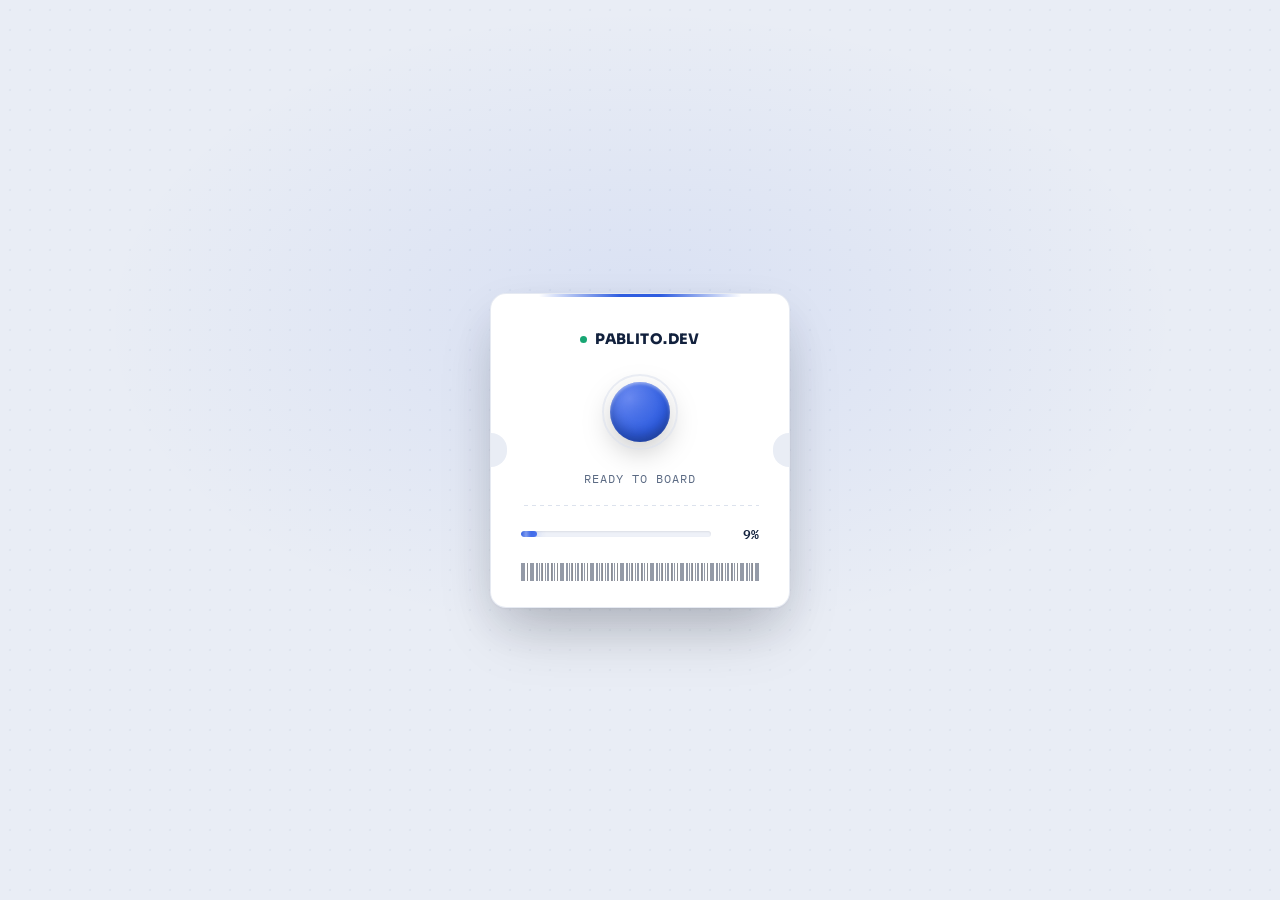
==== index.html @ db739a08 "Upload latest portfolio files" ====
<!DOCTYPE html>
<html lang="en">
<head>
<meta charset="UTF-8">
<meta name="viewport" content="width=device-width, initial-scale=1.0">
<title>Pablito D. Cañonero Jr. Portfolio</title>
<meta name="description" content="Pablito D. Cañonero Jr. — BS Computer Engineering graduate (University of Bohol, 2026). Web development, IoT & embedded systems, and technical support.">

<!-- Open Graph (Facebook, Messenger, Discord, LinkedIn, WhatsApp, etc.) -->
<meta property="og:type" content="website">
<meta property="og:site_name" content="Pablito D. Cañonero Jr. — Portfolio">
<meta property="og:title" content="Pablito D. Cañonero Jr. | Computer Engineer — Web Dev, IoT & Technical Support">
<meta property="og:description" content="BS Computer Engineering graduate (University of Bohol, 2026). Building web apps and IoT-driven systems, and just as comfortable on technical support. Open to work.">
<meta property="og:image" content="https://canonero4821-sudo.github.io/Portfolio/Assets/Image/IMG_7022.JPG">
<meta property="og:image:width" content="1200">
<meta property="og:image:height" content="1200">
<meta property="og:url" content="https://canonero4821-sudo.github.io/Portfolio/">

<!-- Twitter / X Card -->
<meta name="twitter:card" content="summary_large_image">
<meta name="twitter:title" content="Pablito D. Cañonero Jr. | Computer Engineer">
<meta name="twitter:description" content="BS Computer Engineering graduate (University of Bohol, 2026). Web dev, IoT & embedded systems, technical support. Open to work.">
<meta name="twitter:image" content="https://canonero4821-sudo.github.io/Portfolio/Assets/Image/IMG_7022.JPG">
<link rel="icon" type="image/png" href="Assets/Image/CAÑONERO PABLITO JR BSCOMPE2.png" />
<link rel="preconnect" href="https://fonts.googleapis.com">
<link rel="stylesheet" href="https://cdn.jsdelivr.net/gh/devicons/devicon@latest/devicon.min.css">
<link rel="stylesheet" href="https://cdnjs.cloudflare.com/ajax/libs/font-awesome/6.5.2/css/all.min.css">
<link rel="stylesheet" href="https://cdn.jsdelivr.net/npm/simple-icons-font@v16/font/simple-icons.min.css">
<link rel="stylesheet" href="https://cdnjs.cloudflare.com/ajax/libs/font-awesome/6.0.0/css/all.min.css">
<link href="https://fonts.googleapis.com/css2?family=Sora:wght@600;700;800&family=Inter:wght@400;500;600&family=IBM+Plex+Mono:wght@400;500;600&display=swap" rel="stylesheet">

<link rel="stylesheet" href="Assets/css/style.css">
<link rel="stylesheet" href="Assets/css/nav.css">
<link rel="stylesheet" href="Assets/css/loading.css">
<link rel="stylesheet" href="Assets/css/about.css">
<link rel="stylesheet" href="Assets/css/education.css">
<link rel="stylesheet" href="Assets/css/skills.css">
<link rel="stylesheet" href="Assets/css/experiences.css">
<link rel="stylesheet" href="Assets/css/cert-styles.css">
<link rel="stylesheet" href="Assets/css/contact.css">
</head>
<body>

<div class="app">
  <nav class="nav">
    <!-- Drives the mobile/tablet dropdown. Must stay the FIRST child of .nav. -->
    <input type="checkbox" class="nav-toggle-checkbox" id="nav-toggle-checkbox">

    <div class="nav-top">
      <div class="brand">
        <div class="brand-mark">PJ<span class="dot"></span></div>
        <div class="brand-text">
          <strong>Pablito Jr.</strong>
          <span>PABLITO.DEV</span>
        </div>
      </div>
      <div class="nav-top-actions">
        <button class="theme-toggle" id="theme-toggle" aria-label="Toggle dark mode">
          <svg class="moon" viewBox="0 0 24 24" fill="none" stroke="currentColor" stroke-width="2"><path d="M21 12.79A9 9 0 1 1 11.21 3 7 7 0 0 0 21 12.79Z"/></svg>
          <svg class="sun" viewBox="0 0 24 24" fill="none" stroke="currentColor" stroke-width="2"><circle cx="12" cy="12" r="4"/><path d="M12 2v2M12 20v2M4.9 4.9l1.4 1.4M17.7 17.7l1.4 1.4M2 12h2M20 12h2M4.9 19.1l1.4-1.4M17.7 6.3l1.4-1.4"/></svg>
        </button>
        <label class="nav-toggle" for="nav-toggle-checkbox" aria-label="Toggle navigation menu">
          <span class="bar"></span><span class="bar"></span><span class="bar"></span>
        </label>
      </div>
    </div>
    <div class="nav-top-divider"></div>

    <div class="nav-panel">
      <div class="tabs" id="tabs">
        <div class="tab-group">
          <span class="tab-group-label">Overview</span>
          <button class="tab-btn active" data-target="top">
            <span class="icon-chip"><svg viewBox="0 0 24 24" fill="none" stroke="currentColor" stroke-width="2"><path d="M3 9.5 12 3l9 6.5V21a1 1 0 0 1-1 1h-5v-6H9v6H4a1 1 0 0 1-1-1Z"/></svg></span>
            <span class="label">Top</span><span class="id">01</span>
          </button>
          <button class="tab-btn" data-target="about">
            <span class="icon-chip"><svg viewBox="0 0 24 24" fill="none" stroke="currentColor" stroke-width="2"><circle cx="12" cy="8" r="4"/><path d="M4 21c0-4 3.6-7 8-7s8 3 8 7"/></svg></span>
            <span class="label">About Me</span><span class="id">02</span>
          </button>
          <button class="tab-btn" data-target="education">
            <span class="icon-chip"><svg viewBox="0 0 24 24" fill="none" stroke="currentColor" stroke-width="2"><path d="m2 8 10-5 10 5-10 5-10-5Z"/><path d="M6 10.5V16c0 1.5 3 3 6 3s6-1.5 6-3v-5.5"/></svg></span>
            <span class="label">Education</span><span class="id">03</span>
          </button>
        </div>

        <div class="tab-group">
          <span class="tab-group-label">Career</span>
          <button class="tab-btn" data-target="services">
            <span class="icon-chip"><svg viewBox="0 0 24 24" fill="none" stroke="currentColor" stroke-width="2"><rect x="3" y="7" width="18" height="13" rx="2"/><path d="M8 7V5a2 2 0 0 1 2-2h4a2 2 0 0 1 2 2v2"/></svg></span>
            <span class="label">My Services</span><span class="id">04</span>
          </button>
          <button class="tab-btn" data-target="skills">
            <span class="icon-chip"><svg viewBox="0 0 24 24" fill="none" stroke="currentColor" stroke-width="2"><path d="M13 2 4 14h6l-1 8 9-12h-6l1-8Z"/></svg></span>
            <span class="label">Skills</span><span class="id">05</span>
          </button>
          <button class="tab-btn" data-target="experience">
            <span class="icon-chip"><svg viewBox="0 0 24 24" fill="none" stroke="currentColor" stroke-width="2"><path d="m12 2 9 5-9 5-9-5 9-5Z"/><path d="m3 12 9 5 9-5"/><path d="m3 17 9 5 9-5"/></svg></span>
            <span class="label">Experiences</span><span class="id">06</span>
          </button>
          <button class="tab-btn" data-target="certifications">
            <span class="icon-chip"><svg viewBox="0 0 24 24" fill="none" stroke="currentColor" stroke-width="2"><circle cx="12" cy="8" r="6"/><path d="m9 13.5-2 7.5 5-3 5 3-2-7.5"/></svg></span>
            <span class="label">Certifications</span><span class="id">07</span>
          </button>
          <button class="tab-btn" data-target="projects">
            <span class="icon-chip"><svg viewBox="0 0 24 24" fill="none" stroke="currentColor" stroke-width="2"><path d="M3 7a2 2 0 0 1 2-2h4l2 2h8a2 2 0 0 1 2 2v8a2 2 0 0 1-2 2H5a2 2 0 0 1-2-2Z"/></svg></span>
            <span class="label">Projects</span><span class="id">08</span>
          </button>
        </div>

        <div class="tab-group">
          <span class="tab-group-label">Connect</span>
          <button class="tab-btn" data-target="resume">
            <span class="icon-chip"><svg viewBox="0 0 24 24" fill="none" stroke="currentColor" stroke-width="2"><path d="M14 2H6a2 2 0 0 0-2 2v16a2 2 0 0 0 2 2h12a2 2 0 0 0 2-2V8Z"/><path d="M14 2v6h6"/><path d="M9 13h6M9 17h6"/></svg></span>
            <span class="label">Resume</span><span class="id">09</span>
          </button>
          <button class="tab-btn" data-target="contact">
            <span class="icon-chip"><svg viewBox="0 0 24 24" fill="none" stroke="currentColor" stroke-width="2"><path d="M4 4h16v16H4z"/><path d="m4 6 8 7 8-7"/></svg></span>
            <span class="label">Contact</span><span class="id">10</span>
          </button>
        </div>
      </div>

      <div class="nav-foot">
        <div class="nav-foot-divider"></div>
        <div class="nav-foot-status">
          <span class="stamp"><span class="dot"></span></span>
          <div class="nav-foot-status-text">
            <strong>Open to work</strong>
            <span>Available for new roles</span>
          </div>
        </div>
        <div class="nav-foot-card">
          <a class="nav-foot-link" href="https://mail.google.com/mail/?view=cm&fs=1&to=canonero4821@gmail.com" target="_blank" rel="noopener">
            <span class="icon-chip"><svg viewBox="0 0 24 24" fill="none" stroke="currentColor" stroke-width="2"><path d="M4 4h16v16H4z"/><path d="m4 6 8 7 8-7"/></svg></span>
            <span class="text">canonero4821@gmail.com</span>
          </a>
          <a class="nav-foot-link" href="tel:+639524808855">
            <span class="icon-chip"><svg viewBox="0 0 24 24" fill="none" stroke="currentColor" stroke-width="2"><path d="M22 16.92v3a2 2 0 0 1-2.18 2 19.79 19.79 0 0 1-8.63-3.07 19.5 19.5 0 0 1-6-6 19.79 19.79 0 0 1-3.07-8.67A2 2 0 0 1 4.11 2h3a2 2 0 0 1 2 1.72c.127.96.362 1.903.7 2.81a2 2 0 0 1-.45 2.11L8.09 9.91a16 16 0 0 0 6 6l1.27-1.27a2 2 0 0 1 2.11-.45c.907.338 1.85.573 2.81.7A2 2 0 0 1 22 16.92Z"/></svg></span>
            <span class="text">+63 952 480 8855</span>
          </a>
          <a href="#" class="nav-foot-loc" onclick="openInMaps(event)">
            <span class="icon-chip"><svg viewBox="0 0 24 24" fill="none" stroke="currentColor" stroke-width="2"><path d="M20 10c0 6-8 12-8 12s-8-6-8-12a8 8 0 0 1 16 0Z"/><circle cx="12" cy="10" r="3"/></svg></span>
            <span class="text">Sagbayan, Bohol, PH</span>
          </a>
        </div>
      </div>
    </div>
  </nav>

  <div class="stage">

    <section class="ticket active" id="top">
      <div class="stub-head">
        <div>
          <div class="num">TICKET #0001</div>
          <h2>Top</h2>
        </div>
        <div style="display:flex; gap:10px; align-items:center;">
          <span class="stamp open" id="view-counter">
            <span class="dot"></span>Loading views…
          </span>
          <span class="stamp open"><span class="dot"></span>OPEN TO WORK</span>
        </div>
      </div>
      <div class="stub-body">
        <div class="hero-flex">
          <div class="hero-text">
            <div class="hero-role">COMPUTER ENGINEER WEB DEVELOPMENT &amp; TECHNICAL SUPPORT</div>
            <h1 class="hero-name">Pablito D. Cañonero Jr.</h1>
            <p class="lede">BS Computer Engineering graduate from the University of Bohol, building
            web applications and IoT-driven systems and just as comfortable on the
            support side, helping people actually use the tech that gets built.</p>
            <div class="cta-row">
              <button class="btn primary" onclick="showTab('contact')">Get in touch</button>
              <button class="btn ghost" onclick="showTab('projects')">View projects</button>
            </div>
          </div>
          <div class="hero-photo-wrap" id="hero-photo-trigger" role="button" tabindex="0" aria-label="View larger photo">
            <div class="hero-photo-frame" id="hero-photo-frame">
              <img class="hero-photo" src="Assets/Image/IMG_7022.JPG" alt="Pablito D. Cañonero Jr." onerror="this.onerror=null;this.replaceWith(Object.assign(document.createElement('div'),{className:'hero-photo hero-photo-fallback',textContent:'PC'}));">
              <div class="hero-photo-zoom">
                <svg viewBox="0 0 24 24" fill="none" stroke="currentColor" stroke-width="2"><circle cx="11" cy="11" r="7"/><path d="m21 21-4.3-4.3M11 8v6M8 11h6"/></svg>
              </div>
            </div>
            <span class="hero-photo-badge"><span class="dot"></span>OPEN TO WORK</span>
          </div>
        </div>
      </div>
    </section>

    <section class="ticket" id="about">
      <div class="stub-head">
        <div><div class="num">TICKET #0002</div><h2>About Me</h2></div>
        <span class="stamp open"><span class="dot"></span>OPEN</span>
      </div>
      <div class="stub-body">
        <div class="about-grid">
          <div class="about-main">
            <p class="lede">I'm a Computer Engineering graduate from the University of Bohol (2026),
            with hands-on experience spanning IoT-based systems, web applications, and classroom
            automation. My thesis, <strong>KlasEco</strong>, paired custom software with
            microcontrollers to automate real classroom equipment it placed
            <span class="highlight">2nd at Create@UB 2026</span>, which was the first real test of
            whether an idea on paper still held up once it had to run in front of judges.</p>

            <p class="lede">Before that, I did my OJT at <strong>BukoLabs.io</strong>, working on a
            project called <strong>HapsayHub</strong>. That's where most of my web development habits
            actually came from less classroom theory, more building something a team could use day
            to day. Between the thesis and the OJT, I ended up with a fairly even mix of hardware and
            software experience, backed by a handful of certifications along the way.</p>

            <p class="lede">On top of that, I've spent real time in customer-facing and administrative
            work clear communication, accurate data entry, and the patience to work through a
            problem methodically instead of guessing. That combination is what I'm looking to put to
            use next: development, IT support, systems or QA work, or anything computer-related where
            being able to both build the thing and explain it to someone else actually matters. Outside
            of work, I spend a fair amount of time on photography and design, which is probably obvious
            from how much attention this page gets.</p>

            <div class="about-tags">
              <span class="about-tag" style="--tag-color:#6366F1">
                <svg viewBox="0 0 24 24" fill="none" stroke="currentColor" stroke-width="2" stroke-linecap="round" stroke-linejoin="round">
                  <path d="m18 16 4-4-4-4"/><path d="m6 8-4 4 4 4"/><path d="m14.5 4-5 16"/>
                </svg>
                Software Development
              </span>

              <span class="about-tag" style="--tag-color:#F97316">
                <svg viewBox="0 0 24 24" fill="none" stroke="currentColor" stroke-width="2" stroke-linecap="round" stroke-linejoin="round">
                  <rect x="4" y="4" width="16" height="16" rx="2"/><rect x="9" y="9" width="6" height="6"/>
                  <path d="M9 2v2M15 2v2M9 20v2M15 20v2M2 9h2M2 15h2M20 9h2M20 15h2"/>
                </svg>
                Hardware Development
              </span>

              <span class="about-tag" style="--tag-color:#10B981">
                <svg viewBox="0 0 24 24" fill="none" stroke="currentColor" stroke-width="2" stroke-linecap="round" stroke-linejoin="round">
                  <circle cx="12" cy="12" r="2"/>
                  <path d="M12 2v4M12 18v4M4.93 4.93l2.83 2.83M16.24 16.24l2.83 2.83M2 12h4M18 12h4M4.93 19.07l2.83-2.83M16.24 7.76l2.83-2.83"/>
                </svg>
                IoT
              </span>

              <span class="about-tag" style="--tag-color:#3B82F6">
                <svg viewBox="0 0 24 24" fill="none" stroke="currentColor" stroke-width="2" stroke-linecap="round" stroke-linejoin="round">
                  <rect x="6" y="6" width="12" height="12" rx="1"/>
                  <path d="M9 2v2M15 2v2M9 20v2M15 20v2M2 9h2M2 15h2M20 9h2M20 15h2"/>
                  <path d="M9 12h6"/>
                </svg>
                Microcontrollers
              </span>

              <span class="about-tag" style="--tag-color:#06B6D4">
                <svg viewBox="0 0 24 24" fill="none" stroke="currentColor" stroke-width="2" stroke-linecap="round" stroke-linejoin="round">
                  <circle cx="12" cy="12" r="10"/><path d="M2 12h20"/>
                  <path d="M12 2a15 15 0 0 1 0 20 15 15 0 0 1 0-20Z"/>
                </svg>
                Web Apps
              </span>

              <span class="about-tag" style="--tag-color:#EF4444">
                <svg viewBox="0 0 24 24" fill="none" stroke="currentColor" stroke-width="2" stroke-linecap="round" stroke-linejoin="round">
                  <path d="M12 20a8 8 0 1 0-8-8"/><path d="M12 20v2M12 8v4l3 2"/>
                  <path d="M2 12h2"/>
                </svg>
                Technical Support
              </span>

              <span class="about-tag" style="--tag-color:#8B5CF6">
                <svg viewBox="0 0 24 24" fill="none" stroke="currentColor" stroke-width="2" stroke-linecap="round" stroke-linejoin="round">
                  <path d="M9.5 2A2.5 2.5 0 0 1 12 4.5v15a2.5 2.5 0 0 1-4.96.44 2.5 2.5 0 0 1-2.96-3.08A3 3 0 0 1 3 13.16V6.5A2.5 2.5 0 0 1 5.5 4a2.5 2.5 0 0 1 4-2Z"/>
                  <path d="M14.5 2A2.5 2.5 0 0 0 12 4.5v15a2.5 2.5 0 0 0 4.96.44 2.5 2.5 0 0 0 2.96-3.08A3 3 0 0 0 21 13.16V6.5A2.5 2.5 0 0 0 18.5 4a2.5 2.5 0 0 0-4-2Z"/>
                </svg>
                Problem Solving
              </span>
            </div>
          </div>
          <aside class="about-side">
            <figure class="about-photo">
              <div class="about-photo-frame">
                <img src="Assets/Image/graduation.jpg" alt="Pablito D. Cañonero Jr. at his BS Computer Engineering graduation">
                <div class="about-photo-caption">Graduation Day · University of Bohol, 2026</div>
              </div>
            </figure>
            <div class="about-facts">
              <div class="about-fact">
                <span class="about-fact-label">Education</span>
                <div class="about-fact-value">
                  <strong>BS Computer Engineering</strong>
                  <span class="about-fact-sub">University of Bohol · 2026</span>
                </div>
              </div>
              <div class="about-fact">
                <span class="about-fact-label">Focus</span>
                <div class="about-fact-focus">
                  <span>Software Dev</span>
                  <span>Hardware Dev</span>
                  <span>IoT</span>
                  <span>Web Apps</span>
                  <span>IT Support</span>
                </div>
              </div>
              <div class="about-fact">
                <span class="about-fact-label">Highlight</span>
                <div class="about-fact-value">
                  <strong>2nd Place</strong>
                  <span class="about-fact-sub">Create@UB 2026</span>
                </div>
              </div>
              <div class="about-fact is-status">
                <span class="about-fact-label">Status</span>
                <span class="about-fact-value">Open to work</span>
              </div>
            </div>
          </aside>
        </div>

        <div class="about-stats">
          <div class="stat-item">
            <div class="stat-icon">
              <svg viewBox="0 0 24 24" fill="none" stroke="currentColor" stroke-width="2" stroke-linecap="round" stroke-linejoin="round">
                <path d="M12 2 2 7l10 5 10-5-10-5Z"/><path d="m2 17 10 5 10-5"/><path d="m2 12 10 5 10-5"/>
              </svg>
            </div>
            <span class="stat-num">15</span>
            <span class="stat-label">Projects Built</span>
          </div>

          <div class="stat-item">
            <div class="stat-icon">
              <svg viewBox="0 0 24 24" fill="none" stroke="currentColor" stroke-width="2" stroke-linecap="round" stroke-linejoin="round">
                <circle cx="12" cy="8" r="6"/><path d="M15.477 12.89 17 22l-5-3-5 3 1.523-9.11"/>
              </svg>
            </div>
            <span class="stat-num">50</span>
            <span class="stat-label">Achievements &amp; Certs</span>
          </div>

          <div class="stat-item">
            <div class="stat-icon">
              <svg viewBox="0 0 24 24" fill="none" stroke="currentColor" stroke-width="2" stroke-linecap="round" stroke-linejoin="round">
                <circle cx="12" cy="12" r="10"/><path d="M12 6v6l4 2"/>
              </svg>
            </div>
            <span class="stat-num">4</span>
            <span class="stat-label">Years Experience</span>
          </div>

          <div class="stat-item">
            <div class="stat-icon">
              <svg viewBox="0 0 24 24" fill="none" stroke="currentColor" stroke-width="2" stroke-linecap="round" stroke-linejoin="round">
                <path d="M12 2a3 3 0 0 0-3 3v7a3 3 0 0 0 6 0V5a3 3 0 0 0-3-3Z"/>
                <path d="M19 10v2a7 7 0 0 1-14 0v-2"/><path d="M12 19v3"/><path d="M8 22h8"/>
              </svg>
            </div>
            <span class="stat-num">4</span>
            <span class="stat-label">Speaking Engagements</span>
          </div>

          <div class="stat-item">
            <div class="stat-icon">
              <svg viewBox="0 0 24 24" fill="none" stroke="currentColor" stroke-width="2" stroke-linecap="round" stroke-linejoin="round">
                <path d="m18 16 4-4-4-4"/><path d="m6 8-4 4 4 4"/><path d="m14.5 4-5 16"/>
              </svg>
            </div>
            <span class="stat-num">7</span>
            <span class="stat-label">Tech Stacks Mastered</span>
          </div>

          <div class="stat-item">
            <div class="stat-icon">
              <svg viewBox="0 0 24 24" fill="none" stroke="currentColor" stroke-width="2" stroke-linecap="round" stroke-linejoin="round">
                <path d="M8 21h8M12 17v4"/><path d="M7 4h10v5a5 5 0 0 1-10 0V4Z"/>
                <path d="M7 5H4a2 2 0 0 0 2 2h1M17 5h3a2 2 0 0 1-2 2h-1"/>
              </svg>
            </div>
            <span class="stat-num">3</span>
            <span class="stat-label">Competitions Joined</span>
          </div>
        </div>
      </div>
    </section>

    <section class="ticket" id="education">
      <div class="stub-head">
        <div>
          <div class="num">TICKET #0003</div>
          <h2>Background Education</h2>
        </div>
        <span class="stamp completed">
          <span class="dot"></span>COMPLETED
        </span>
      </div>
      <div class="stub-body">
        <div class="timeline">
          
          <!-- College -->
          <div class="t-item">
            <span class="when">2022 – 2026</span>
            <h3>University of Bohol</h3>
            <div class="role">Tertiary · Bachelor of Science in Computer Engineering</div>
            
            <p>
              Dr. Cecilio Putong Street, Cogon, Tagbilaran City, Bohol, 6300 Philippines<br>
              <strong>Tertiary Diploma achieved:</strong> June 2026
            </p>
            
            <div class="social-links-container">
              <a href="https://universityofbohol.edu.ph" target="_blank" rel="noopener noreferrer" class="link-item link-website" title="Website">
                <img src="Assets/Image/Copy%20of%20UB%20Seal%20Official.png" alt="UB Logo" class="custom-logo">
                <span>Website</span>
              </a>
              <a href="https://www.facebook.com/universityofboholofficialfbpage/" target="_blank" rel="noopener noreferrer" class="link-item link-facebook" title="Facebook">
                <i class="fab fa-facebook link-icon"></i>
                <span>Facebook</span>
              </a>
            </div>
          </div>

          <!-- Senior High School -->
          <div class="t-item">
            <span class="when">2020 – 2022</span>
            <h3>JAPeR Memorial High School</h3>
            <div class="role">Senior High School · GAS (General Academic Strand)</div>
            
            <p>
              Sta. Catalina, Sagbayan, Bohol 6331, Philippines<br>
              <strong>High School Diploma achieved:</strong> August 2022
            </p>
            
            <div class="social-links-container">
              <a href="404.html" target="_blank" class="link-item link-website" title="Website">
                <i class="fas fa-globe link-icon"></i>
                <span>Website</span>
              </a>
              <a href="https://www.facebook.com/japermhs" target="_blank" rel="noopener noreferrer" class="link-item link-facebook" title="Facebook">
                <i class="fab fa-facebook link-icon"></i>
                <span>Facebook</span>
              </a>
            </div>
          </div>

          <!-- Junior High School -->
          <div class="t-item">
            <span class="when">2016 – 2020</span>
            <h3>JAPeR Memorial High School</h3>
            <div class="role">Junior High School</div>
            
            <p>
              Sta. Catalina, Sagbayan, Bohol 6331, Philippines
            </p>
            
            <div class="social-links-container">
              <a href="404.html" target="_blank" class="link-item link-website" title="Website">
                <i class="fas fa-globe link-icon"></i>
                <span>Website</span>
              </a>
              <a href="https://www.facebook.com/japermhs" target="_blank" class="link-item link-facebook" title="Facebook">
                <i class="fab fa-facebook link-icon"></i>
                <span>Facebook</span>
              </a>
            </div>
          </div>

          <!-- Elementary -->
          <div class="t-item">
            <span class="when">2010 – 2016</span>
            <h3>Santa Catalina Elementary School</h3>
            <div class="role">Elementary Education</div>
            
            <p>
              Sta. Catalina, Sagbayan, Bohol 6331, Philippines<br>
              <strong>Elementary Diploma achieved:</strong> 2016
            </p>
            
            <div class="social-links-container">
              <a href="404.html" target="_blank" class="link-item link-website" title="Website">
                <i class="fas fa-globe link-icon"></i>
                <span>Website</span>
              </a>
              <a href="404.html" target="_blank" class="link-item link-facebook" title="Facebook">
                <i class="fab fa-facebook link-icon"></i>
                <span>Facebook</span>
              </a>
            </div>
          </div>

        </div>
      </div>
    </section>
    
    <section class="ticket" id="services">
      <div class="stub-head">
        <div><div class="num">TICKET #0004</div><h2>My Services</h2></div>
        <span class="stamp open"><span class="dot"></span>OPEN</span>
      </div>
      <div class="stub-body">
        <div class="grid3">
          <div class="card">
            <span class="num">01</span>
            <h3>Technical &amp; Customer Support</h3>
            <p>Clear, patient troubleshooting and communication handling tickets,
            documentation, and day-to-day tech questions.</p>
          </div>
          <div class="card">
            <span class="num">02</span>
            <h3>Web &amp; Software Development</h3>
            <p>Building web applications end to end from database design to a
            working, user-friendly front end.</p>
          </div>
          <div class="card">
            <span class="num">03</span>
            <h3>IoT &amp; Embedded Prototyping</h3>
            <p>Connecting software to real hardware sensors, microcontrollers,
            and automation, as in the KlasEco system.</p>
          </div>
        </div>
      </div>
    </section>

    <section class="ticket" id="skills">
      <div class="stub-head">
        <div><div class="num">TICKET #0005</div><h2>Skills</h2></div>
        <span class="stamp open"><span class="dot"></span>OPEN</span>
      </div>
      <div class="stub-body">
        <div class="skill-groups">

          <div class="skill-group">
            <h4>Programming</h4>
            <div class="tag-row">
              <span class="tag"><i class="devicon-c-plain colored"></i>C</span>
              <span class="tag"><i class="devicon-cplusplus-plain colored"></i>C++</span>
              <span class="tag"><i class="devicon-java-plain colored"></i>Java</span>
              <span class="tag"><i class="devicon-csharp-plain colored"></i>C#</span>
              <span class="tag"><i class="devicon-python-plain colored"></i>Python</span>
              <span class="tag"><i class="devicon-javascript-plain colored"></i>JavaScript</span>
            </div>
          </div>

          <div class="skill-group">
            <h4>Web &amp; Systems</h4>
            <div class="tag-row">
              <span class="tag"><i class="devicon-html5-plain colored"></i>HTML</span>
              <span class="tag"><i class="devicon-css3-plain colored"></i>CSS</span>
              <span class="tag"><i class="fa-solid fa-microchip icon-iot"></i>IoT &amp; Embedded Systems</span>
              <span class="tag"><i class="fa-solid fa-code icon-software"></i>Software Fundamentals</span>
            </div>
          </div>

          <div class="skill-group">
            <h4>Administrative</h4>
            <div class="tag-row">
              <span class="tag"><i class="fa-solid fa-desktop icon-literacy"></i>Computer &amp; Internet Literacy</span>
              <span class="tag"><i class="fa-solid fa-keyboard icon-data"></i>Accurate Data Entry</span>
              <span class="tag"><i class="fa-solid fa-clock icon-time"></i>Time Management</span>
            </div>
          </div>

          <div class="skill-group">
            <h4>Interpersonal</h4>
            <div class="tag-row">
              <span class="tag"><i class="fa-solid fa-puzzle-piece icon-problem"></i>Problem Solving</span>
              <span class="tag"><i class="fa-solid fa-people-group icon-team"></i>Team Collaboration</span>
              <span class="tag"><i class="fa-solid fa-comments icon-comm"></i>Strong Communication</span>
            </div>
          </div>

          <div class="skill-group">
            <h4>Tools &amp; Technologies</h4>
            <div class="tag-row tag-row--tight">
              <span class="tag"><i class="devicon-laravel-plain colored"></i>Laravel</span>
              <span class="tag"><i class="devicon-php-plain colored"></i>PHP</span>
              <span class="tag"><i class="devicon-figma-plain colored"></i>Figma</span>
              <span class="tag">
                <svg class="tag-icon-svg" xmlns="http://www.w3.org/2000/svg" viewBox="0 0 80 80" id="canva">
                  <g clip-path="url(#clip0_905_1790)">
                    <path fill="#7D2AE7" d="M40 80C62.0914 80 80 62.0914 80 40C80 17.9086 62.0914 0 40 0C17.9086 0 0 17.9086 0 40C0 62.0914 17.9086 80 40 80Z"></path>
                    <path fill="url(#paint0_radial_905_1790)" d="M40 80C62.0914 80 80 62.0914 80 40C80 17.9086 62.0914 0 40 0C17.9086 0 0 17.9086 0 40C0 62.0914 17.9086 80 40 80Z"></path>
                    <path fill="url(#paint1_radial_905_1790)" d="M40 80C62.0914 80 80 62.0914 80 40C80 17.9086 62.0914 0 40 0C17.9086 0 0 17.9086 0 40C0 62.0914 17.9086 80 40 80Z"></path>
                    <path fill="url(#paint2_radial_905_1790)" d="M40 80C62.0914 80 80 62.0914 80 40C80 17.9086 62.0914 0 40 0C17.9086 0 0 17.9086 0 40C0 62.0914 17.9086 80 40 80Z"></path>
                    <path fill="url(#paint3_radial_905_1790)" d="M40 80C62.0914 80 80 62.0914 80 40C80 17.9086 62.0914 0 40 0C17.9086 0 0 17.9086 0 40C0 62.0914 17.9086 80 40 80Z"></path>
                    <path fill="#fff" d="M57.2691 48.2052C56.939 48.2052 56.6485 48.484 56.3462 49.0928C52.9323 56.0153 47.0358 60.9134 40.2125 60.9134C32.3228 60.9134 27.437 53.7913 27.437 43.9522C27.437 27.2855 36.7232 17.6491 44.8796 17.6491C48.691 17.6491 51.0186 20.0443 51.0186 23.8559C51.0186 28.3796 48.4485 30.7748 48.4485 32.3702C48.4485 33.0864 48.8939 33.5201 49.7773 33.5201C53.3264 33.5201 57.4918 29.4419 57.4918 23.6808C57.4918 18.0947 52.63 13.9888 44.4737 13.9888C30.994 13.9888 19.0142 26.4858 19.0142 43.777C19.0142 57.1614 26.6572 66.0061 38.45 66.0061C50.9668 66.0061 58.2043 53.5526 58.2043 49.5105C58.2043 48.6153 57.7466 48.2052 57.2691 48.2052Z"></path>
                  </g>
                  <defs>
                    <radialGradient id="paint0_radial_905_1790" cx="0" cy="0" r="1" gradientTransform="rotate(-49.416 84.778 18.66)scale(61.8733)" gradientUnits="userSpaceOnUse">
                      <stop stop-color="#6420FF"></stop>
                      <stop offset="1" stop-color="#6420FF" stop-opacity="0"></stop>
                    </radialGradient>
                    <radialGradient id="paint1_radial_905_1790" cx="0" cy="0" r="1" gradientTransform="rotate(54.703 1.799 25.019)scale(69.7735)" gradientUnits="userSpaceOnUse">
                      <stop stop-color="#00C4CC"></stop>
                      <stop offset="1" stop-color="#00C4CC" stop-opacity="0"></stop>
                    </radialGradient>
                    <radialGradient id="paint2_radial_905_1790" cx="0" cy="0" r="1" gradientTransform="matrix(43.07399 -43.36818 19.94558 19.81028 15.452 70.905)" gradientUnits="userSpaceOnUse">
                      <stop stop-color="#6420FF"></stop>
                      <stop offset="1" stop-color="#6420FF" stop-opacity="0"></stop>
                    </radialGradient>
                    <radialGradient id="paint3_radial_905_1790" cx="0" cy="0" r="1" gradientTransform="rotate(66.52 8.14 30.33)scale(62.9836 105.512)" gradientUnits="userSpaceOnUse">
                      <stop stop-color="#00C4CC" stop-opacity=".726"></stop>
                      <stop offset="0" stop-color="#00C4CC"></stop>
                      <stop offset="1" stop-color="#00C4CC" stop-opacity="0"></stop>
                    </radialGradient>
                    <clipPath id="clip0_905_1790">
                      <rect width="80" height="80" fill="#fff"></rect>
                    </clipPath>
                  </defs>
                </svg>
                Canva
              </span>
              <span class="tag"><i class="devicon-supabase-plain colored"></i>Supabase</span>
              <span class="tag"><i class="devicon-firebase-plain colored"></i>Firebase</span>
              <span class="tag"><i class="devicon-mysql-plain colored"></i>MySQL</span>
              <span class="tag"><i class="devicon-git-plain colored"></i>Git</span>
              <span class="tag"><i class="devicon-wordpress-plain colored"></i>WordPress</span>
              <span class="tag"><i class="devicon-postgresql-plain colored"></i>PostgreSQL</span>
              <span class="tag"><i class="devicon-matlab-plain colored"></i>MatLab</span>
              <span class="tag"><i class="si si-cisco icon-cisco"></i>Cisco Packet Tracer</span>
              <span class="tag"><i class="devicon-github-original icon-github"></i>GitHub</span>
            </div>
          </div>

        </div>
      </div>
    </section>

    <section class="ticket" id="experience">
      <div class="stub-head">
        <div><div class="num">TICKET #0006</div><h2>Experiences</h2></div>
        <span class="stamp progress"><span class="dot"></span>IN PROGRESS</span>
      </div>
      <div class="stub-body">
        <div class="timeline">
          <!-- New entry based on the Captive Portal -->
          <div class="t-item">
            <span class="when">June - July 2026</span>
            <h3>Pablito Cañonero Jr. Company</h3>
            <div class="role">Developer · Network Services</div>
            <p>Built a unified captive portal and admin console for managing temporary network access. Features include 256-bit encrypted admin sessions, auto-expiring time-limited access codes, and live network auditing logs.</p>
            <img src="Assets/Image/CaptivePortalPJC.jpg" alt="PCJ Captive Portal Admin Console">
          </div>
          
          <!-- Existing entries -->
          <div class="t-item">
            <span class="when">Octuber 2025 – May 2026</span>
            <h3>KlasEco</h3>
            <div class="role">Developer · Thesis, University of Bohol</div>
            <p>IoT-based smart classroom management system automated lighting, fans,
            and sensors through integrated microcontrollers. 2nd Place, Create@UB 2026.</p>
            <img src="Assets/Image/KlasEco.jpg" alt="KlasEco Smart Classroom System">
          </div>
          
          <div class="t-item">
            <span class="when">January – April 2026</span>
            <h3>HapsayHub</h3>
            <div class="role">Developer · On-the-Job Training, BukoLabs.io</div>
            <p>Event management system streamlining event planning, scheduling, and
            coordination, built across the full software development lifecycle.</p>
            <img src="Assets/Image/HapsayHub.jpg" alt="HapsayHub Event Management System">
          </div>
        </div>
      </div>
    </section>

    <section class="ticket" id="certifications">
      <div class="stub-head">
        <div><div class="num">TICKET #0007</div><h2>Certifications, Seminars &amp; Trainings</h2></div>
        <span class="stamp open"><span class="dot"></span>OPEN</span>
      </div>
      <div class="stub-body">

      <div class="cert-toolbar">
        <div class="cert-search-box">
          <svg class="cert-search-icon" viewBox="0 0 24 24" fill="none" xmlns="http://www.w3.org/2000/svg">
            <circle cx="11" cy="11" r="7" stroke="currentColor" stroke-width="2"/>
            <path d="M21 21L16.65 16.65" stroke="currentColor" stroke-width="2" stroke-linecap="round"/>
          </svg>
          <input type="text" id="certSearch" placeholder="Search certificates, organizations, events…" autocomplete="off">
          <button type="button" id="certSearchClear" class="cert-search-clear" aria-label="Clear search">&times;</button>
        </div>

        <div class="cert-filter-pills" id="certFilterPills">
          <button type="button" class="cert-pill active" data-year="all">All</button>
          <button type="button" class="cert-pill" data-year="2026">2026</button>
          <button type="button" class="cert-pill" data-year="2025">2025</button>
          <button type="button" class="cert-pill" data-year="2024">2024</button>
          <button type="button" class="cert-pill" data-year="2023">2023</button>
          <button type="button" class="cert-pill" data-year="2022">2022</button>
        </div>

        <div class="cert-count-bar">
          <span id="certCountText">Showing all certificates</span>
        </div>
      </div>

      <div class="cert-empty-state" id="certEmptyState">No certificates match your search.</div>

      <div class="cert-year" data-year="2026">
        <h4>2026</h4>
        <div class="cert-list">
          <div class="cert-row" data-pdf="Assets/Certificates/Introduction-Electronics-Build-First-Circuit-COMPESA.pdf"><span>Introduction to Electronics: Build Your First Circuit (Facilitator) — University of Bohol COMPESA</span><span class="when">May 2026</span><button class="view-btn" type="button">View</button></div>
          <div class="cert-row" data-pdf="Assets/Certificates/Empowering-Minds-Technology-Craft-UB-CETAFA.pdf"><span>Empowering Minds Through Technology and Craft — UB CETAFA</span><span class="when">May 2026</span><button class="view-btn" type="button">View</button></div>
          <div class="cert-row" data-pdf="Assets/Certificates/AI-Advancement-Sustainable-Dev.pdf"><span>Advancement in AI: Innovating Towards Sustainable Development</span><span class="when">Apr 2026</span><button class="view-btn" type="button">View</button></div>
          <div class="cert-row" data-pdf="Assets/Certificates/IT-Education-Exponential-Era.pdf"><span>IT Education in the Exponential Era: Cultivating for Cognitive Future</span><span class="when">Apr 2026</span><button class="view-btn" type="button">View</button></div>
          <div class="cert-row" data-pdf="Assets/Certificates/Virtual-Assistance-101-Smart-Work-Habits-DICT.pdf"><span>Virtual Assistance 101 & Smart Work Habits — DICT South Cotabato</span><span class="when">Mar 2026</span><button class="view-btn" type="button">View</button></div>
          <div class="cert-row" data-pdf="Assets/Certificates/ROBOSEUM-V2-Creating-Future-One-Robot-UBCOMPESA.pdf"><span>ROBOSEUM V2: "Creating the Future, One Robot at a Time" — UBCOMPESA</span><span class="when">Mar 2026</span><button class="view-btn" type="button">View</button></div>
          <div class="cert-row" data-pdf="Assets/Certificates/AI-Ready-ASEAN-Seminar-COMPESA-UBYTES.pdf"><span>AI Ready ASEAN Seminar — COMPESA & UBYTES</span><span class="when">Mar 2026</span><button class="view-btn" type="button">View</button></div>
          <div class="cert-row" data-pdf="Assets/Certificates/Navigating-Baguio-City-Roads-Hybrid-Pathfinding-Webinar.pdf"><span>Navigating Baguio City's Roads: A Hybrid Pathfinding Model for Small Vehicle Mobility (Webinar) — CITCS</span><span class="when">Mar 2026</span><button class="view-btn" type="button">View</button></div>
          <div class="cert-row" data-pdf="Assets/Certificates/Intro-to-Packet-Tracer-Cisco.pdf"><span>Introduction to Packet Tracer — Cisco Networking Academy</span><span class="when">Mar 2026</span><button class="view-btn" type="button">View</button></div>
          <div class="cert-row" data-pdf="Assets/Certificates/JavaScriptEssentials2Update20260327-32-rv5pl6.pdf"><span>JavaScript Essentials 2 — Cisco Networking Academy / OpenEDG JS Institute</span><span class="when">Mar 2026</span><button class="view-btn" type="button">View</button></div>
          <div class="cert-row" data-pdf="Assets/Certificates/ApplyAIUpdateYourResumev120260327-32-4ks54q.pdf"><span>Apply AI: Update Your Resume — Cisco Networking Academy</span><span class="when">Mar 2026</span><button class="view-btn" type="button">View</button></div>
          <div class="cert-row" data-pdf="Assets/Certificates/ApplyAIAnalyzeCustomerReviewsv220260327-31-btly62.pdf"><span>Apply AI: Analyze Customer Reviews — Cisco Networking Academy</span><span class="when">Mar 2026</span><button class="view-btn" type="button">View</button></div>
          <div class="cert-row" data-pdf="Assets/Certificates/EPCPS-Digital-Armor-Online-Defense.pdf"><span>Digital Armor: Building a Strong Online Defense — Ethel Programming Computer Programming Services</span><span class="when">Mar 2026</span><button class="view-btn" type="button">View</button></div>
          <div class="cert-row" data-pdf="Assets/Certificates/EPCPS-AI-Made-Simple.pdf"><span>Artificial Intelligence Made Simple: Learn, Apply, and Innovate — EPCPS</span><span class="when">Mar 2026</span><button class="view-btn" type="button">View</button></div>
          <div class="cert-row" data-pdf="Assets/Certificates/Intro-to-IoT-Cisco.pdf"><span>Introduction to Internet of Things — Cisco Networking Academy</span><span class="when">Mar 2026</span><button class="view-btn" type="button">View</button></div>
          <div class="cert-row" data-pdf="Assets/Certificates/AI-Hour-of-Code-ASEAN.pdf"><span>Awareness-Raising Campaign on AI Through Hour of Code and AI Class ASEAN</span><span class="when">Mar 2026</span><button class="view-btn" type="button">View</button></div>
          <div class="cert-row" data-pdf="Assets/Certificates/EPCPS-Android-Apps-Java-Kotlin.pdf"><span>Building Android Apps Using Java/Kotlin — EPCPS</span><span class="when">Mar 2026</span><button class="view-btn" type="button">View</button></div>
          <div class="cert-row" data-pdf="Assets/Certificates/COMPESA-Active-Member-Recognition-2025-2026.pdf"><span>Active Member Recognition, AY 2025–2026 — COMPESA</span><span class="when">Mar 2026</span><button class="view-btn" type="button">View</button></div>
          <div class="cert-row" data-pdf="Assets/Certificates/COMPFEST-2026-Connecting-Minds-Camaraderie.pdf"><span>COMPFEST 2026: "Connecting Minds and Camaraderie to Power Sustainable Innovation"</span><span class="when">Feb 2026</span><button class="view-btn" type="button">View</button></div>
          <div class="cert-row" data-pdf="Assets/Certificates/Blue-Ocean-Digital-Professional.pdf"><span>How to Swim in the Blue Ocean as a Digital Professional Practitioner — DICT ILCDB</span><span class="when">Feb 2026</span><button class="view-btn" type="button">View</button></div>
          <div class="cert-row" data-pdf="Assets/Certificates/Basic-App-Dev-Web-Laravel-Android-Studio.pdf"><span>Basic Introduction to App Development: Web Dev, Laravel & Android Studio — "Build it. Style it. Launch it." (COMPESA)</span><span class="when">Jan 2026</span><button class="view-btn" type="button">View</button></div>
          <div class="cert-row" data-pdf="Assets/Certificates/Access-Awareness-Innovation-Security.pdf"><span>Access, Awareness, Innovation, and Security — DICT-CAR</span><span class="when">Jan 2026</span><button class="view-btn" type="button">View</button></div>
          <div class="cert-row" data-pdf="Assets/Certificates/AI-Ready-ASEAN-Hour-of-Code.pdf"><span>AI Ready ASEAN: Hour of Code Training — ASEAN Foundation / Google.org</span><span class="when">Jan 2026</span><button class="view-btn" type="button">View</button></div>
          <div class="cert-row" data-pdf="Assets/Certificates/Intro-Power-BI-Crash-Course.pdf"><span>Intro to Power BI (Crash Course) — Data Analytics Philippines</span><span class="when">Jan 2026</span><button class="view-btn" type="button">View</button></div>
          <div class="cert-row" data-pdf="Assets/Certificates/Web-Dev-PHP-MySQL-DICT-Pampanga.pdf"><span>Web Development Using PHP and MySQL — DICT Pampanga</span><span class="when">Jan 2026</span><button class="view-btn" type="button">View</button></div>
          <div class="cert-row" data-pdf="Assets/Certificates/HTML-Essentials-Cisco.pdf"><span>HTML Essentials — Cisco Networking Academy / JS Institute</span><span class="when">Jan 2026</span><button class="view-btn" type="button">View</button></div>
          <div class="cert-row" data-pdf="Assets/Certificates/Python-Essentials-1-Cisco.pdf"><span>Python Essentials 1 — Cisco Networking Academy / OpenEDG Python Institute</span><span class="when">Jan 2026</span><button class="view-btn" type="button">View</button></div>
          <div class="cert-row" data-pdf="Assets/Certificates/CPP-Essentials-1-Cisco.pdf"><span>C++ Essentials 1 — Cisco Networking Academy / OpenEDG C++ Institute</span><span class="when">Jan 2026</span><button class="view-btn" type="button">View</button></div>
          <div class="cert-row" data-pdf="Assets/Certificates/Introduction-to-Modern-AI-Cisco.pdf"><span>Introduction to Modern AI — Cisco Networking Academy</span><span class="when">Jan 2026</span><button class="view-btn" type="button">View</button></div>
          <div class="cert-row" data-pdf="Assets/Certificates/AIM-ASEAN-Certificate-Pablito-D-Canonero-Jr.pdf"><span>AI for MSME Advancement in ASEAN (AIM ASEAN) Training Programme — Limitless Lab</span><span class="when">2026</span><button class="view-btn" type="button">View</button></div>
        </div>
      </div>

      <div class="cert-year" data-year="2025">
        <h4>2025</h4>
        <div class="cert-list">
          <div class="cert-row" data-pdf="Assets/Certificates/SciMathCom-Month-2025.pdf"><span>SciMathCom Month 2025: COMPESA &amp; UBYTES Seminar (Facilitator) — University of Bohol</span><span class="when">Oct 2025</span><button class="view-btn" type="button">View</button></div>
          <div class="cert-row" data-pdf="Assets/Certificates/THINK-CODE-CONNECT-Basic-Electronics-Speaker.pdf"><span>THINK.CODE.CONNECT: Basic Electronics Circuits for Young Innovators (Speaker) — University of Bohol JHS Dept.</span><span class="when">Sep 2025</span><button class="view-btn" type="button">View</button></div>
          <div class="cert-row" data-pdf="Assets/Certificates/DICT-School-Caravan-2025.pdf"><span>DICT School Caravan 2025 — COMPESA</span><span class="when">Sep 2025</span><button class="view-btn" type="button">View</button></div>
          <div class="cert-row" data-pdf="Assets/Certificates/Hard-Hatting-Pinning-Ceremony.pdf"><span>Hard Hatting and Pinning Ceremony — University of Bohol</span><span class="when">Jun 2025</span><button class="view-btn" type="button">View</button></div>
          <div class="cert-row" data-pdf="Assets/Certificates/COMPED-Power-of-Project-Management-Facilitator.pdf"><span>COMPED Seminar Series: The Power of Project Management (Facilitator) — University of Bohol</span><span class="when">May 2025</span><button class="view-btn" type="button">View</button></div>
          <div class="cert-row" data-pdf="Assets/Certificates/Sumobot-Workshop-Code-Create-Compete.pdf"><span>SUMOBOT Workshop: Code, Create, Compete — UB COMPESA</span><span class="when">Mar 2025</span><button class="view-btn" type="button">View</button></div>
          <div class="cert-row" data-pdf="Assets/Certificates/COMPED-Igniting-Your-Potential-Facilitator.pdf"><span>COMPED: Igniting Your Potential (Facilitator) — Holy Trinity Academy, Loay</span><span class="when">Mar 2025</span><button class="view-btn" type="button">View</button></div>
          <div class="cert-row" data-pdf="Assets/Certificates/Connect-the-Dots-Research-Flow.pdf"><span>Connect the Dots: How to Reshape & Refine Your Research Flow — COMPESA</span><span class="when">Mar 2025</span><button class="view-btn" type="button">View</button></div>
          <div class="cert-row" data-pdf="Assets/Certificates/Networking-Seminar-Essential-Network-Configuration.pdf"><span>Networking Seminar: Essential Network Configuration Skill Development — COMPESA</span><span class="when">Mar 2025</span><button class="view-btn" type="button">View</button></div>
          <div class="cert-row" data-pdf="Assets/Certificates/Networking-Basics-Cisco.pdf"><span>Networking Basics — Cisco Networking Academy</span><span class="when">Feb 2025</span><button class="view-btn" type="button">View</button></div>
          <div class="cert-row" data-pdf="Assets/Certificates/PCB-Design-Seminar-Workshop.pdf"><span>PCB Design Seminar Workshop — COMPESA</span><span class="when">Feb 2025</span><button class="view-btn" type="button">View</button></div>
        </div>
      </div>

      <div class="cert-year" data-year="2024">
        <h4>2024</h4>
        <div class="cert-list">
          <div class="cert-row" data-pdf="Assets/Certificates/Enhancing-Software-Dev-Skillset.pdf"><span>Enhancing Software Development Skillset</span><span class="when">Apr 2024</span><button class="view-btn" type="button">View</button></div>
          <div class="cert-row" data-pdf="Assets/Certificates/PSITE-Bohol-ICT-Student-Congress-2024.pdf"><span>Bohol ICT Student Congress 2024, Batch 1 — PSITE Central Visayas</span><span class="when">Apr 2024</span><button class="view-btn" type="button">View</button></div>
          <div class="cert-row" data-pdf="Assets/Certificates/CrypTalk-Crypto-Web3-Education.pdf"><span>CrypTalk: Crypto &amp; Web3 Education Caravan</span><span class="when">Mar 2024</span><button class="view-btn" type="button">View</button></div>
          <div class="cert-row" data-pdf="Assets/Certificates/MATLAB-Onramp-MathWorks.pdf"><span>MATLAB Onramp (100% Completion) — MathWorks Training Services</span><span class="when">Feb 2024</span><button class="view-btn" type="button">View</button></div>
        </div>
      </div>

      <div class="cert-year" data-year="2023">
        <h4>2023</h4>
        <div class="cert-list">
          <div class="cert-row" data-pdf="Assets/Certificates/National-ICT-Month-Summit-DICT.pdf"><span>National ICT Month ICT Learning and Certification Summit — DICT</span><span class="when">Jun 2023</span><button class="view-btn" type="button">View</button></div>
          <div class="cert-row" data-pdf="Assets/Certificates/Achievers-List-Top-Performing-Student-2023.pdf"><span>Top Performing Student (Achiever's List), 1st Sem SY 2022–2023, GWA 1.96 — University of Bohol</span><span class="when">Apr 2023</span><button class="view-btn" type="button">View</button></div>
        </div>
      </div>

      <div class="cert-year" data-year="2022">
        <h4>2022</h4>
        <div class="cert-list">
          <div class="cert-row" data-pdf="Assets/Certificates/Basic-level-of-coud-computing-certificate-DICT.pdf"><span>DICT-ICT014: Basic Level of Cloud Computing</span><span class="when">Dec 2022</span><button class="view-btn" type="button">View</button></div>
          <div class="cert-row" data-pdf="Assets/Certificates/CodeChum-C-Programming-1-Basic-C.pdf"><span>CodeChum C Programming 1 (Basic C)</span><span class="when">Dec 2022</span><button class="view-btn" type="button">View</button></div>
          <div class="cert-row" data-pdf="Assets/Certificates/It-Starts-With-Us-Challenge-Yourself-COMPESA.pdf"><span>It Starts with Us: Challenge Yourself — COMPESA Seminar, UB-IMC</span><span class="when">Nov 2022</span><button class="view-btn" type="button">View</button></div>
        </div>
      </div>

      <button type="button" id="certScrollTopBtn" aria-label="Back to top of certifications">
        <svg viewBox="0 0 24 24" fill="none" xmlns="http://www.w3.org/2000/svg">
          <path d="M12 19V5M12 5L5 12M12 5L19 12" stroke="currentColor" stroke-width="2.4" stroke-linecap="round" stroke-linejoin="round"/>
        </svg>
      </button>
      </div>
    </section>

    <section class="ticket" id="projects">
      <div class="stub-head">
        <div><div class="num">TICKET #0008</div><h2>Projects</h2></div>
        <span class="stamp progress"><span class="dot"></span>IN PROGRESS</span>
      </div>
      <div class="stub-body">
        <div class="proj-grid">
          <div class="proj-card"
              data-title="KlasEco"
              data-meta="THESIS · 2025–2026"
              data-desc="IoT-based smart classroom management system integrating software with microcontrollers for automated classroom control automated lighting, fans, and sensors, built and presented with a small team."
              data-badge="🏆 2nd Place, Create@UB 2026"
              data-link="https://klaseco.com/information"
              data-img="Assets/Image/KlasEco.jpg"
              data-icon="chip"
              data-tags="Backend,Laravel,MySQL">
            <div class="proj-thumb">
              <img src="Assets/Image/KlasEco.jpg" alt="KlasEco login screen">
            </div>
            <div class="proj-body">
              <h3>KlasEco</h3>
              <div class="meta">THESIS · 2025–2026</div>
              <p>IoT-based smart classroom management system integrating software
              with microcontrollers for automated classroom control.</p>
              <span class="badge">🏆 2nd Place, Create@UB 2026</span>
              <div class="proj-foot">
                <span class="view-link">View details →</span>
              </div>
            </div>
          </div>

          <div class="proj-card"
              data-title="HapsayHub"
              data-meta="OJT · BUKOLABS.IO · 2025–2026"
              data-desc="Event management system built during On-the-Job Training at BukoLabs.io designed to streamline event planning, scheduling, and coordination, developed across the full software development lifecycle from design through final presentation."
              data-badge=""
              data-link=""
              data-img="Assets/Image/HapsayHub.jpg"
              data-icon="calendar"
              data-tags="Full-Stack,PHP,Supabase">
            <div class="proj-thumb">
              <img src="Assets/Image/HapsayHub.jpg" alt="HapsayHub landing page">
            </div>
            <div class="proj-body">
              <h3>HapsayHub</h3>
              <div class="meta">OJT · BUKOLABS.IO · 2025–2026</div>
              <p>Event management system for streamlined event planning, scheduling,
              and coordination.</p>
              <div class="proj-foot">
                <span class="view-link">View details →</span>
              </div>
            </div>
          </div>

          <!-- Empty slots — replace with new .proj-card content as projects come in -->
          <div class="proj-card empty">+ Add project</div>
          <div class="proj-card empty">+ Add project</div>
          <div class="proj-card empty">+ Add project</div>
          <div class="proj-card empty">+ Add project</div>
        </div>
      </div>
    </section>

    <section class="ticket" id="resume">
      <div class="stub-head">
        <div><div class="num">TICKET #0009</div><h2>Resume</h2></div>
        <span class="stamp open"><span class="dot"></span>OPEN</span>
      </div>
      <div class="stub-body">
        <div class="resume-box">
          <p>Download my resume for the full rundown of education, experience,
          certifications, and skills.</p>
          <a class="btn primary" href="Pablito-Canonero-Resume.pdf" download>Download Resume ↓</a>
        </div>
      </div>
    </section>

    <section class="ticket" id="contact">
      <div class="stub-head">
        <div><div class="num">TICKET #00010</div><h2>Contact</h2></div>
        <span class="stamp open"><span class="dot"></span>OPEN</span>
      </div>
      <div class="stub-body">
        <div class="contact-grid">
          <div>
            <h4>Stay in touch</h4>
            <a href="https://mail.google.com/mail/?view=cm&fs=1&to=canonero4821@gmail.com" target="_blank" rel="noopener">canonero4821@gmail.com</a>
            <a href="tel:+639524808855">+63 952 480 8855</a>
          </div>
          <div>
            <h4>Based in</h4>
            <a href="#" class="loc-link" onclick="openInMaps(event)">Sagbayan, Bohol<br>Philippines 6331</a>
          </div>
          <div>
            <h4>Status</h4>
            <p><span class="stamp open" style="transform:none;"><span class="dot"></span>Open to work</span></p>
          </div>
        </div>
        <form class="msg-form" onsubmit="return false;" id="contactForm">
          <div>
            <label>Name</label>
            <input type="text" placeholder="Your name">
          </div>
          <div>
            <label>Email</label>
            <input type="email" placeholder="you@example.com">
          </div>
          <div>
            <label>Message</label>
            <textarea placeholder="Your message"></textarea>
          </div>

          <div class="recaptcha-wrap">
            <div class="g-recaptcha"
                 data-sitekey="6LcFoVotAAAAAKhoPGefZJDFmCFTMsc__IrAuEGb"
                 data-callback="onRecaptchaSuccess"
                 data-expired-callback="onRecaptchaExpired">
            </div>
          </div>

          <div>
            <a class="btn primary disabled" id="sendBtn" href="https://mail.google.com/mail/?view=cm&fs=1&to=canonero4821@gmail.com" target="_blank" rel="noopener" onclick="return checkRobot(event)">Send via email</a>
            <small style="display:block;margin-top:10px;">This form is a visual placeholder connect it to a form service (e.g. Formspree) to make it functional, or just use the email button.</small>
          </div>
        </form>
      </div>
    </section>

  </div>
</div>

<!-- Photo lightbox modal -->
<div class="modal-overlay" id="photo-modal">
  <div class="modal-box photo-modal-box">
    <button class="modal-close" id="photo-modal-close" aria-label="Close">
      <svg viewBox="0 0 24 24" fill="none" stroke="currentColor" stroke-width="2"><path d="M18 6 6 18M6 6l12 12"/></svg>
    </button>
    <img src="Assets/Image/IMG_7022.JPG" alt="Engr. Pablito D. Cañonero Jr. — larger photo">
    <div class="photo-modal-caption">Pablito D. Cañonero Jr.</div>
  </div>
</div>

<!-- Project detail modal -->
<div class="modal-overlay" id="proj-modal">
  <div class="modal-box">
    <button class="modal-close" id="modal-close" aria-label="Close">
      <svg viewBox="0 0 24 24" fill="none" stroke="currentColor" stroke-width="2"><path d="M18 6 6 18M6 6l12 12"/></svg>
    </button>
    <div class="modal-thumb" id="modal-thumb"></div>
    <div class="modal-content">
      <div class="meta" id="modal-meta"></div>
      <h3 id="modal-title"></h3>
      <p id="modal-desc"></p>
      <span class="badge" id="modal-badge"></span>
      <div class="modal-link" id="modal-link"></div>
    </div>
  </div>
</div>

<!-- Certificate detail modal -->
<div class="pdf-modal-overlay" id="pdfModalOverlay">
  <div class="pdf-modal">
    <div class="pdf-modal-header">
      <span>Certificate Viewer</span>
      <button class="pdf-modal-close" id="pdfModalClose" type="button">&times;</button>
    </div>
    <div class="pdf-modal-body" id="pdfModalBody">
      <div class="pdf-canvas-wrap" id="pdfCanvasWrap"></div>
      <div class="pdf-watermark-layer" id="pdfWatermarkLayer"></div>
    </div>
  </div>
</div>

<!-- Chatbot -->
<button id="chat-fab" aria-label="Open chat assistant">
  <svg viewBox="0 0 24 24" fill="none" stroke="currentColor" stroke-width="2"><path d="M21 11.5a8.5 8.5 0 0 1-8.5 8.5H5l-2 2 .5-3.8A8.5 8.5 0 1 1 21 11.5Z"/></svg>
</button>

<div id="chat-panel">
  <div class="chat-head">
    <span class="dot"></span>
    <div><strong>Ask about Pablito</strong><span>Usually replies instantly</span></div>
  </div>
  <div class="chat-body" id="chat-body"></div>
  <div class="chat-suggest">
    <span class="chip" data-q="skills">Skills?</span>
    <span class="chip" data-q="projects">Projects?</span>
    <span class="chip" data-q="certifications">Certifications?</span>
    <span class="chip" data-q="contact">Contact info?</span>
  </div>
  <div class="chat-input">
    <input type="text" id="chat-input" placeholder="Type a question...">
    <button id="chat-send">Send</button>
  </div>
</div>

<script src="https://cdnjs.cloudflare.com/ajax/libs/pdf.js/3.11.174/pdf.min.js"></script>
<script src="https://www.google.com/recaptcha/api.js" async defer></script>

<script src="Assets/js/script.js"></script>
<script src="Assets/js/loading.js"></script>
<script src="Assets/js/nav.js"></script>
<script src="Assets/js/cert-links.js"></script>
<script src="Assets/js/contact.js"></script>
<script src="Assets/js/view-counter.js"></script>
</body>
</html>
---- Assets/css/style.css ----
:root{
    --bg:#E9EDF5;
    --surface:#FFFFFF;
    --surface-2:#EEF1F8;
    --ink:#12213D;
    --muted:#5C6B84;
    --accent:#2F5DE0;
    --accent-soft:#E4EAFC;
    --coral:#E85C4A;
    --ok:#17A673;
    --ok-soft:#DFF5EC;
    --warn:#E0972F;
    --warn-soft:#FBEEDC;
    --line:#DCE2ED;
    --shadow:0 1px 2px rgba(18,33,61,.04), 0 20px 48px rgba(18,33,61,.09);
    --radius:16px;
    color-scheme:light;
  }
  html[data-theme="dark"]{
    --bg:#0E1420;
    --surface:#161D2C;
    --surface-2:#1D2536;
    --ink:#EAEEF7;
    --muted:#95A2BD;
    --accent:#6E8CF2;
    --accent-soft:#243156;
    --coral:#F0806A;
    --ok:#3FD69B;
    --ok-soft:#153A2E;
    --warn:#F0AC53;
    --warn-soft:#3E2E12;
    --line:#2A3348;
    --shadow:0 1px 2px rgba(0,0,0,.2), 0 24px 54px rgba(0,0,0,.45);
    color-scheme:dark;
  }
  *{box-sizing:border-box;}
  body{
    margin:0;
    background:var(--bg);
    color:var(--ink);
    font-family:'Inter',sans-serif;
    line-height:1.65;
    min-height:100vh;
    transition:background .25s ease, color .25s ease;
  }
  h1,h2,h3{font-family:'Sora',sans-serif;margin:0;letter-spacing:-0.01em;}
  .mono{font-family:'IBM Plex Mono',monospace;}
  a{color:var(--accent);text-decoration:none;}
  button{font-family:inherit;}
  ::selection{background:var(--accent);color:#fff;}
  :focus-visible{outline:2px solid var(--accent);outline-offset:2px;}

  .app{
    display:grid;
    grid-template-columns:236px 1fr;
    min-height:100vh;
  }
  @media (max-width:860px){ .app{grid-template-columns:1fr;} }

  /* ---------- NAV ----------
     Moved to nav.css — make sure it's linked in the HTML
     AFTER this stylesheet, e.g.:
     <link rel="stylesheet" href="style.css">
     <link rel="stylesheet" href="nav.css">
  */

  /* ---------- STAGE ---------- */
  .stage{
    padding:44px 28px 90px;
    display:flex;justify-content:center;
  }
  @media (max-width:860px){ .stage{padding:26px 14px 70px;} }

  .ticket{
    width:100%;max-width:860px;
    background:var(--surface);
    border-radius:var(--radius);
    box-shadow:var(--shadow);
    position:relative;
    display:none;
    transition:background .25s ease, box-shadow .25s ease;
  }
  .ticket.active{display:block;animation:rise .38s cubic-bezier(.2,.7,.3,1) both;}
  @keyframes rise{from{opacity:0;transform:translateY(12px);}to{opacity:1;transform:translateY(0);}}

  /* die-cut stub notches — subtle half-circle "bite" flush with the ticket edge
     (previously a full circle centered on the edge and bulging outside the card) */
  .ticket::before,.ticket::after{
    content:"";position:absolute;
    width:20px;height:40px;
    background:var(--bg);
    top:105px;
    transition:background .25s ease;
}
.ticket::before{
    left:0;
    border-radius:0 20px 20px 0;
}
.ticket::after{
    right:0;
    border-radius:20px 0 0 20px;
}
  @media (max-width:860px){ .ticket::before,.ticket::after{display:none;} }

  .stub-head{
    display:flex;justify-content:space-between;align-items:flex-start;gap:16px;
    padding:28px 34px 20px;
    border-bottom:2px dashed var(--line);
  }
  @media (max-width:640px){ .stub-head{padding:22px 20px 16px;flex-direction:column;gap:12px;} }
  .stub-head .num{font-family:'IBM Plex Mono',monospace;color:var(--muted);font-size:12px;}
  .stub-head h2{font-size:clamp(22px,4vw,30px);margin-top:6px;}
  .stamp{
    font-family:'IBM Plex Mono',monospace;font-size:11px;font-weight:600;
    border:2px solid currentColor;border-radius:8px;
    padding:6px 12px;transform:rotate(-6deg);
    display:inline-flex;align-items:center;gap:6px;flex-shrink:0;
    letter-spacing:.06em;
  }
  .stamp.open{color:var(--ok);}
  .stamp.progress{color:var(--warn);}
  .stamp .dot{width:6px;height:6px;border-radius:50%;background:currentColor;}

  .stub-body{padding:30px 34px 40px;}
  @media (max-width:640px){ .stub-body{padding:22px 20px 30px;} }

  /* ---------- content bits ---------- */
  .hero-flex{display:flex;gap:40px;align-items:center;justify-content:space-between;flex-wrap:wrap;}
  .hero-text{flex:1 1 340px;min-width:0;}
  .hero-photo-wrap{
    position:relative;flex:0 0 auto;cursor:pointer;
    width:clamp(140px,22vw,200px);height:clamp(140px,22vw,200px);
  }
  /* slow-rotating accent ring behind the photo — a crisp spinner arc, no gradient haze */
  .hero-photo-wrap::before{
    content:"";position:absolute;inset:-8px;border-radius:50%;
    border:3px solid transparent;
    border-top-color:var(--accent);border-right-color:var(--accent);
    animation:spinRing 3.2s linear infinite;
  }
  .hero-photo-frame{
    position:relative;width:100%;height:100%;border-radius:50%;
  }
  .hero-photo{
    width:100%;height:100%;border-radius:50%;object-fit:cover;
    border:4px solid var(--surface);
    box-shadow:0 20px 40px rgba(18,33,61,.18);
    display:block;
    transition:transform .2s ease;
    filter:none; /* image must stay sharp in every theme, including dark mode */
    image-rendering:auto;
  }
  .hero-photo-wrap:hover .hero-photo{transform:scale(1.045);}
  .hero-photo-fallback{
    display:flex;align-items:center;justify-content:center;
    background:linear-gradient(135deg,var(--accent),#4C74EE);
    color:#fff;font-family:'Sora',sans-serif;font-weight:800;
    font-size:clamp(38px,7vw,58px);letter-spacing:.02em;
  }
  .hero-photo-zoom{
    position:absolute;inset:0;border-radius:50%;
    display:flex;align-items:center;justify-content:center;
    background:rgba(14,20,32,0);color:#fff;
    opacity:0;transition:opacity .2s ease, background .2s ease;
    pointer-events:none;
  }
  .hero-photo-zoom svg{width:26px;height:26px;transform:scale(.8);transition:transform .2s ease;}
  .hero-photo-wrap:hover .hero-photo-zoom{opacity:1;background:rgba(14,20,32,.32);}
  .hero-photo-wrap:hover .hero-photo-zoom svg{transform:scale(1);}
  .hero-photo-badge{
    position:absolute;left:50%;bottom:-10px;transform:translateX(-50%);
    background:var(--ok);color:#fff;font-family:'IBM Plex Mono',monospace;
    font-size:10.5px;font-weight:600;letter-spacing:.03em;
    padding:5px 12px;border-radius:999px;white-space:nowrap;
    box-shadow:0 6px 16px rgba(23,166,115,.35);
    display:flex;align-items:center;gap:5px;z-index:2;
  }
  .hero-photo-badge .dot{width:6px;height:6px;border-radius:50%;background:#fff;}
  @keyframes spinRing{ to{ transform:rotate(360deg); } }
  html[data-theme="dark"] .hero-photo{
    box-shadow:0 20px 40px rgba(0,0,0,.4);
  }
  @media (max-width:640px){
    .hero-flex{flex-direction:column-reverse;text-align:center;gap:22px;}
    .hero-photo-wrap{width:150px;height:150px;}
    .lede{margin-left:auto;margin-right:auto;}
    .cta-row{justify-content:center;}
  }

  .lede{color:var(--muted);font-size:15.5px;max-width:580px;}
  .hero-name{font-size:clamp(28px,5vw,44px);font-weight:800;margin:14px 0 6px;}
  .hero-role{color:var(--accent);font-weight:600;font-size:14.5px;letter-spacing:.02em;}
  .cta-row{margin-top:26px;display:flex;gap:12px;flex-wrap:wrap;}
  .btn{
    display:inline-flex;align-items:center;gap:8px;cursor:pointer;
    padding:12px 20px;border-radius:10px;font-weight:600;font-size:14px;
    border:1px solid transparent;transition:transform .12s ease,box-shadow .12s ease,background .15s ease;
  }
  .btn.primary{background:var(--accent);color:#fff;}
  .btn.primary:hover{transform:translateY(-1px);box-shadow:0 10px 22px rgba(47,93,224,.28);}
  .btn.ghost{background:var(--surface-2);border-color:var(--line);color:var(--ink);}
  .btn.ghost:hover{background:var(--accent-soft);color:var(--accent);}

  .grid3{display:grid;grid-template-columns:repeat(3,1fr);gap:16px;}
  @media (max-width:700px){.grid3{grid-template-columns:1fr;}}
  .card{
    background:var(--surface-2);border-radius:12px;padding:20px;
    transition:transform .15s ease,box-shadow .15s ease;
    position:relative;overflow:hidden;
  }
  .card:hover{transform:translateY(-2px);box-shadow:0 10px 22px rgba(18,33,61,.08);}
  .card .num{font-family:'IBM Plex Mono',monospace;color:var(--accent);font-size:12px;}
  .card h3{font-size:16px;margin-top:8px;}
  .card p{color:var(--muted);font-size:13.6px;margin-top:8px;}

  .skill-groups{display:grid;grid-template-columns:1fr 1fr;gap:26px;}
  @media (max-width:640px){.skill-groups{grid-template-columns:1fr;}}
  .skill-groups h4{font-size:11.5px;text-transform:uppercase;letter-spacing:.08em;color:var(--muted);margin-bottom:10px;}
  .tag-row{display:flex;flex-wrap:wrap;gap:8px;}
  .tag{
    font-size:13px;padding:7px 12px;background:var(--surface-2);
    border-radius:8px;border:1px solid var(--line);
    position:relative;overflow:hidden;
  }

  .timeline{border-left:2px solid var(--line);margin-left:6px;}
  .t-item{position:relative;padding:0 0 30px 26px;}
  .t-item:last-child{padding-bottom:0;}
  .t-item::before{
    content:"";position:absolute;left:-7px;top:4px;width:12px;height:12px;
    border-radius:50%;background:var(--surface);border:2px solid var(--accent);
  }
  .t-item .when{font-family:'IBM Plex Mono',monospace;font-size:12px;color:var(--muted);}
  .t-item h3{font-size:16.5px;margin-top:6px;}
  .t-item .role{color:var(--accent);font-size:13.5px;font-weight:600;margin-top:2px;}
  .t-item p{color:var(--muted);font-size:13.8px;margin-top:8px;max-width:540px;}

  /* Certifications */
  .cert-year{margin-bottom:26px;}
  .cert-year:last-child{margin-bottom:0;}
  .cert-year h4{
    font-family:'IBM Plex Mono',monospace;color:var(--accent);
    font-size:12.5px;letter-spacing:.06em;margin-bottom:10px;
  }
  .cert-list{display:flex;flex-direction:column;gap:2px;}
  .cert-row{
    display:flex;justify-content:space-between;align-items:flex-start;gap:16px;
    padding:12px 14px;border-radius:9px;font-size:13.8px;
    transition:background .15s ease;
    position:relative;overflow:hidden;
  }
  .cert-row:hover{background:var(--surface-2);}
  .cert-row .when{
    font-family:'IBM Plex Mono',monospace;font-size:11.5px;color:var(--muted);
    white-space:nowrap;flex-shrink:0;padding-top:2px;
  }
  @media (max-width:520px){ .cert-row{flex-direction:column;gap:4px;} }

  .proj-grid{display:grid;grid-template-columns:1fr 1fr;gap:22px;}
  @media (max-width:760px){.proj-grid{grid-template-columns:1fr;}}
  .proj-card{
    background:var(--surface-2);border-radius:16px;overflow:hidden;
    transition:transform .2s ease,box-shadow .2s ease;cursor:pointer;
    border:1px solid var(--line);
    display:flex;flex-direction:column;height:100%;
    position:relative;
  }
  .proj-card:not(.empty):hover{transform:translateY(-5px);box-shadow:0 18px 36px rgba(18,33,61,.14);}
  .proj-card .proj-body{padding:24px 26px 26px;display:flex;flex-direction:column;flex:1;}
  .proj-thumb{
    height:210px;width:100%;
    display:flex;align-items:center;justify-content:center;
    background:linear-gradient(135deg,var(--accent-soft),var(--surface-2));
    color:var(--accent);position:relative;overflow:hidden;
  }
  .proj-thumb img{width:100%;height:100%;object-fit:cover;}
  .proj-thumb svg{width:52px;height:52px;opacity:.85;transition:transform .25s ease;}
  .proj-card:not(.empty):hover .proj-thumb svg{transform:scale(1.08);}
  .proj-thumb .thumb-tag{
    position:absolute;bottom:10px;right:12px;
    font-family:'IBM Plex Mono',monospace;font-size:10.5px;color:var(--muted);
    background:var(--surface);padding:3px 8px;border-radius:6px;border:1px solid var(--line);
  }

  /* Project tag pills — shown as a row above the "View details" / "Visit project"
     action, not overlaid on the thumbnail image */
  .proj-tags{
    display:flex;flex-wrap:wrap;gap:8px;
    margin-top:14px;
  }
  .tag-pill{
    font-family:'IBM Plex Mono',monospace;
    font-size:11.5px;font-weight:600;
    color:var(--accent);
    background:var(--accent-soft);
    padding:5px 12px;
    border-radius:999px;
    border:1px solid var(--line);
    white-space:nowrap;
  }
  .modal-content .proj-tags{margin-top:16px;}
  .modal-content .tag-pill{font-size:12.5px;padding:6px 14px;}

  .proj-card h3{font-size:19px;}
  .proj-card .meta{font-family:'IBM Plex Mono',monospace;font-size:11.5px;color:var(--muted);margin-top:5px;}
  .proj-card p{color:var(--muted);font-size:14px;margin-top:11px;text-align:justify;}
  .proj-card .badge{display:inline-block;margin-top:14px;font-size:11.8px;background:var(--ok-soft);color:var(--ok);padding:5px 10px;border-radius:7px;font-weight:600;}
  .proj-card .proj-foot{display:flex;align-items:center;justify-content:space-between;gap:12px;margin-top:auto;padding-top:18px;flex-wrap:wrap;}
  .proj-card .view-link{font-size:12.8px;font-weight:600;color:var(--accent);display:inline-flex;align-items:center;gap:4px;}
  .proj-card .ext-link{
    font-size:12.5px;font-weight:600;color:var(--accent);
    display:inline-flex;align-items:center;gap:6px;
    padding:7px 14px;border-radius:999px;background:var(--accent-soft);
    transition:background .15s ease,color .15s ease,transform .15s ease;
    position:relative;z-index:2;
  }
  .proj-card .ext-link:hover{background:var(--accent);color:#fff;transform:translateY(-1px);}
  .proj-card .ext-link svg{width:12px;height:12px;}
  .proj-card.empty{
    display:flex;align-items:center;justify-content:center;
    border:1.5px dashed var(--line);background:transparent;cursor:default;
    color:var(--muted);min-height:230px;font-size:13.5px;text-align:center;
  }
  .proj-card.empty:hover{transform:none;box-shadow:none;}

  /* Project modal */
  .modal-overlay{
    position:fixed;inset:0;background:rgba(10,15,25,.55);
    display:none;align-items:center;justify-content:center;
    padding:24px;z-index:80;
  }
  .modal-overlay.open{display:flex;}
  .modal-box{
    background:var(--surface);border-radius:18px;max-width:600px;width:100%;
    max-height:88vh;overflow-y:auto;overflow-x:hidden;box-shadow:var(--shadow);position:relative;
    animation:rise .3s ease both;
  }
  .modal-thumb{
    height:220px;width:100%;
    display:flex;align-items:center;justify-content:center;
    background:linear-gradient(135deg,var(--accent-soft),var(--surface-2));
    color:var(--accent);border-radius:18px 18px 0 0;
  }
  .modal-thumb svg{width:64px;height:64px;opacity:.85;}
  .modal-close{
    position:absolute;top:14px;right:14px;width:32px;height:32px;border-radius:50%;
    background:var(--surface);border:1px solid var(--line);color:var(--ink);
    display:flex;align-items:center;justify-content:center;cursor:pointer;
  }
  .modal-close svg{width:16px;height:16px;}
  .modal-content{padding:26px 28px 30px;}
  .modal-content .meta{font-family:'IBM Plex Mono',monospace;font-size:11.5px;color:var(--muted);}
  .modal-content h3{font-size:22px;margin-top:8px;}
  .modal-content p{color:var(--muted);font-size:14.5px;margin-top:14px;text-align:justify;}
  .modal-content .badge{display:inline-block;margin-top:14px;font-size:11.5px;background:var(--ok-soft);color:var(--ok);padding:4px 9px;border-radius:7px;font-weight:600;}
  .modal-content .modal-link{margin-top:20px;}

  /* Photo lightbox — large view of the profile photo */
  .photo-modal-box{
    background:transparent;box-shadow:none;max-width:420px;
    animation:softBounce .38s cubic-bezier(.2,.7,.3,1) both;
  }
  .photo-modal-box img{
    width:100%;border-radius:18px;
    box-shadow:0 30px 70px rgba(0,0,0,.45);
    display:block;
  }
  .photo-modal-box .modal-close{
    top:14px;right:14px;background:rgba(20,25,35,.65);color:#fff;border:none;
  }
  .photo-modal-box .modal-close:hover{background:rgba(20,25,35,.85);}
  .photo-modal-caption{
    text-align:center;color:#fff;font-size:13.5px;margin-top:14px;
    font-family:'IBM Plex Mono',monospace;letter-spacing:.03em;
  }

  .resume-box{
    background:var(--surface-2);border-radius:12px;padding:26px;
    display:flex;align-items:center;justify-content:space-between;gap:20px;flex-wrap:wrap;
  }
  .resume-box p{color:var(--muted);font-size:14px;max-width:380px;margin:0;}

  .contact-grid{display:grid;grid-template-columns:repeat(3,1fr);gap:22px;margin-bottom:30px;}
  @media (max-width:640px){.contact-grid{grid-template-columns:1fr;}}
  .contact-grid h4{font-size:11.5px;text-transform:uppercase;letter-spacing:.08em;color:var(--muted);margin-bottom:8px;}
  .contact-grid a,.contact-grid p{display:block;font-size:14px;color:var(--ink);margin-bottom:3px;}
  .contact-grid a{text-decoration:none;cursor:pointer;transition:color .15s ease;}
  .contact-grid a:hover{color:var(--accent);text-decoration:underline;}

  .msg-form{display:grid;gap:14px;max-width:560px;}
  .msg-form label{font-size:11.5px;text-transform:uppercase;letter-spacing:.06em;color:var(--muted);margin-bottom:6px;display:block;}
  .msg-form input,.msg-form textarea{
    width:100%;padding:11px 12px;border-radius:9px;border:1px solid var(--line);
    background:var(--surface);font-family:'Inter',sans-serif;font-size:14px;color:var(--ink);
    transition:border-color .15s ease;
  }
  .msg-form input:focus,.msg-form textarea:focus{border-color:var(--accent);}
  .msg-form textarea{min-height:100px;resize:vertical;}
  .msg-form small{color:var(--muted);font-size:12px;}

  /* ---------- Chatbot ---------- */
  #chat-fab{
    position:fixed;bottom:20px;right:20px;width:54px;height:54px;border-radius:50%;
    background:var(--coral);color:#fff;display:flex;align-items:center;justify-content:center;
    box-shadow:0 10px 26px rgba(232,92,74,.35);cursor:pointer;border:none;z-index:60;
    transition:transform .15s ease;
  }
  #chat-fab:hover{transform:scale(1.06);}
  #chat-fab svg{width:23px;height:23px;}
  #chat-panel{
    position:fixed;bottom:86px;right:20px;width:320px;max-width:calc(100vw - 24px);
    background:var(--surface);border-radius:16px;
    box-shadow:var(--shadow);display:none;flex-direction:column;overflow:hidden;z-index:60;
  }
  #chat-panel.open{display:flex;}
  @media (max-width:480px){
    #chat-panel{right:12px;bottom:78px;width:calc(100vw - 24px);}
  }
  .chat-head{background:var(--ink);color:#fff;padding:14px 16px;display:flex;align-items:center;gap:10px;}
  html[data-theme="dark"] .chat-head{background:#0A0F19;}
  .chat-head .dot{width:8px;height:8px;border-radius:50%;background:var(--ok);}
  .chat-head strong{font-size:13.5px;display:block;}
  .chat-head span{font-size:11px;color:#B9C4D8;}
  .chat-body{padding:14px;height:260px;overflow-y:auto;display:flex;flex-direction:column;gap:10px;background:var(--bg);}
  .bubble{max-width:85%;padding:9px 12px;border-radius:11px;font-size:13.2px;line-height:1.5;}
  .bubble.bot{background:var(--surface);align-self:flex-start;border:1px solid var(--line);}
  .bubble.user{background:var(--accent);color:#fff;align-self:flex-end;}
  .chat-suggest{display:flex;flex-wrap:wrap;gap:6px;padding:0 14px 10px;}
  .chip{font-size:11.5px;background:var(--surface-2);padding:5px 10px;border-radius:999px;cursor:pointer;color:var(--muted);border:1px solid var(--line);}
  .chip:hover{color:var(--accent);border-color:var(--accent);}
  .chat-input{display:flex;gap:8px;padding:12px;border-top:1px solid var(--line);}
  .chat-input input{flex:1;border:1px solid var(--line);border-radius:9px;padding:9px 10px;font-size:13.5px;background:var(--surface);color:var(--ink);}
  .chat-input button{background:var(--accent);color:#fff;border:none;border-radius:9px;padding:0 14px;font-weight:600;cursor:pointer;}

  /* ---------- MOTION ---------- */
  @keyframes fadeUp{
    from{opacity:0;transform:translateY(16px);}
    to{opacity:1;transform:translateY(0);}
  }
  @keyframes popIn{
    from{opacity:0;transform:scale(.9);}
    to{opacity:1;transform:scale(1);}
  }
  @keyframes pulseDot{
    0%,100%{box-shadow:0 0 0 0 rgba(23,166,115,.35);}
    50%{box-shadow:0 0 0 5px rgba(23,166,115,0);}
  }
  @keyframes softBounce{
    0%{opacity:0;transform:translateY(10px) scale(.97);}
    60%{opacity:1;transform:translateY(-2px) scale(1.01);}
    100%{opacity:1;transform:translateY(0) scale(1);}
  }

  /* content within a ticket fades/rises in the moment the ticket becomes visible */
  .grid3 .card,
  .timeline .t-item,
  .cert-list .cert-row,
  .proj-grid .proj-card,
  .skill-groups .tag-row .tag,
  .hero-text > *,
  .contact-grid > div,
  .msg-form > div{
    animation:fadeUp .55s cubic-bezier(.2,.7,.3,1) both;
  }
  .hero-photo-wrap{
    animation:popIn .6s cubic-bezier(.2,.7,.3,1) both;
    animation-delay:.1s;
  }
  /* gentle attention-holders on status indicators */
  .stamp.open .dot,
  .hero-photo-badge .dot,
  .chat-head .dot{
    animation:pulseDot 2.4s ease-in-out infinite;
  }

  /* ---------- SKELETON REVEAL ---------- */
  /* While the site sits behind the ticket preloader (html.is-loading is set
     by loading.js), every card/row/tag/photo that fades or pops in above
     shows an opaque shimmering placeholder instead of its real content.
     The instant loading.js removes html.is-loading, every placeholder
     fades out at once — so the page "develops" into its real content
     together, instead of content that already finished its entrance
     animation invisibly just appearing already-settled. */
  .grid3 .card::after,
  .timeline .t-item::after,
  .cert-list .cert-row::after,
  .proj-grid .proj-card:not(.empty)::after,
  .skill-groups .tag-row .tag::after,
  .hero-text > *::after,
  .hero-photo-wrap::after,
  .contact-grid > div::after,
  .msg-form > div::after{
    content:"";
    position:absolute;
    inset:0;
    border-radius:inherit;
    background:linear-gradient(100deg,
      var(--surface-2) 20%,
      var(--line) 40%,
      var(--line) 60%,
      var(--surface-2) 80%);
    background-size:250% 100%;
    animation:skeletonShimmer 1.3s ease-in-out infinite;
    opacity:1;
    transition:opacity .5s ease;
    pointer-events:none;
  }
  .hero-text > *,
  .contact-grid > div,
  .msg-form > div{ position:relative; }
  .hero-photo-wrap::after{ border-radius:50%; }

  html:not(.is-loading) .grid3 .card::after,
  html:not(.is-loading) .timeline .t-item::after,
  html:not(.is-loading) .cert-list .cert-row::after,
  html:not(.is-loading) .proj-grid .proj-card:not(.empty)::after,
  html:not(.is-loading) .skill-groups .tag-row .tag::after,
  html:not(.is-loading) .hero-text > *::after,
  html:not(.is-loading) .hero-photo-wrap::after,
  html:not(.is-loading) .contact-grid > div::after,
  html:not(.is-loading) .msg-form > div::after{
    opacity:0;
  }

  @keyframes skeletonShimmer{
    0%{ background-position:-150% 0; }
    100%{ background-position:150% 0; }
  }

  /* micro-interactions */
  .btn{will-change:transform;}
  .btn:active{transform:translateY(0) scale(.96);}
  .card,.proj-card:not(.empty),.cert-row{will-change:transform;}

  #chat-fab{animation:popIn .5s cubic-bezier(.2,.7,.3,1) both;animation-delay:.4s;}

  #chat-panel{
    opacity:0;transform:translateY(14px) scale(.98);
    pointer-events:none;
    transition:opacity .22s ease, transform .22s cubic-bezier(.2,.7,.3,1);
  }
  #chat-panel.open{
    display:flex;opacity:1;transform:translateY(0) scale(1);pointer-events:auto;
  }

  .modal-overlay{
    opacity:0;transition:opacity .22s ease;
  }
  .modal-overlay.open{opacity:1;}
  .modal-box{animation:softBounce .38s cubic-bezier(.2,.7,.3,1) both;}

  @media (prefers-reduced-motion: reduce){
    *,*::before,*::after{
      animation-duration:.001ms !important;
      animation-iteration-count:1 !important;
      transition-duration:.001ms !important;
      scroll-behavior:auto !important;
    }
  }
---- Assets/css/nav.css ----
/* ==========================================================
   NAV — sidebar navigation
   Depends on the CSS custom properties defined in style.css
   (--ink, --accent, --ok, etc). Load this file AFTER style.css.

   Default state = LIGHT, to match the ticket-card system used
   across the rest of the site (white cards, mono TICKET labels,
   blue accent, green "open" pill). The previous dark-navy look
   now lives under html[data-theme="dark"] .nav so the toggle
   still works — it just switches the right direction.

   3D pass: real CSS 3D transforms (perspective + rotateX/Y +
   translateZ), not flat tricks. One signature moment (the brand
   mark) is genuinely playful; everything else is quieter
   supporting motion. All of it respects prefers-reduced-motion.
   ========================================================== */

.nav{
  background:#FFFFFF;
  padding:26px 18px 20px;
  display:flex;flex-direction:column;gap:22px;
  position:sticky;top:0;height:100vh;
  transition:background .25s ease, border-color .25s ease;
  border-right:1px solid rgba(16,23,42,.08);
  overflow-y:auto;
  scrollbar-width:thin;
  scrollbar-color:rgba(16,23,42,.14) transparent;
}
.nav::-webkit-scrollbar{width:5px;}
.nav::-webkit-scrollbar-thumb{background:rgba(16,23,42,.14);border-radius:3px;}

html[data-theme="dark"] .nav{
  background:
    radial-gradient(560px 320px at -10% -10%, rgba(110,140,242,.12), transparent 60%),
    linear-gradient(180deg,#0A0F19 0%,#080B13 100%);
  border-right-color:rgba(255,255,255,.06);
}
html[data-theme="dark"] .nav::-webkit-scrollbar-thumb{background:rgba(255,255,255,.14);}

/* ---------- BRAND ---------- */
.nav-top{display:flex;align-items:center;justify-content:space-between;gap:10px;}
.brand{display:flex;align-items:center;gap:11px;min-width:0;}
.brand-mark{
  width:38px;height:38px;border-radius:11px;flex-shrink:0;
  background:linear-gradient(150deg,var(--accent),#4C74EE 55%,#7C5CF2);
  display:flex;align-items:center;justify-content:center;
  font-family:'Sora',sans-serif;font-weight:800;font-size:13.5px;color:#fff;
  box-shadow:0 8px 18px rgba(47,93,224,.28), inset 0 1px 0 rgba(255,255,255,.25);
  position:relative;
  transform-style:preserve-3d;
  animation:brandWobble 7s ease-in-out infinite;
  will-change:transform;
}
.brand-mark:hover{
  animation:brandSpin .8s cubic-bezier(.32,.08,.28,1) 1;
}
@keyframes brandWobble{
  0%,100%{transform:perspective(500px) rotateX(0deg) rotateY(0deg);}
  25%{transform:perspective(500px) rotateX(6deg) rotateY(-8deg);}
  50%{transform:perspective(500px) rotateX(-4deg) rotateY(6deg);}
  75%{transform:perspective(500px) rotateX(3deg) rotateY(-5deg);}
}
@keyframes brandSpin{
  from{transform:perspective(500px) rotateY(0deg);}
  to{transform:perspective(500px) rotateY(360deg);}
}
.brand-mark::after{
  content:"";position:absolute;inset:0;border-radius:inherit;
  border:1px solid rgba(255,255,255,.22);pointer-events:none;
}
.brand-mark .dot{
  position:absolute;top:-3px;right:-3px;width:10px;height:10px;border-radius:50%;
  background:var(--ok);border:2.5px solid #FFFFFF;box-shadow:0 0 0 2px rgba(63,214,155,.2);
  z-index:1;
}
html[data-theme="dark"] .brand-mark .dot{border-color:#0C1524;}
.brand-text{display:flex;flex-direction:column;line-height:1.3;min-width:0;}
.brand-text strong{
  font-family:'Sora',sans-serif;font-weight:700;font-size:14.5px;color:#10172A;
  letter-spacing:-.01em;white-space:nowrap;overflow:hidden;text-overflow:ellipsis;
}
.brand-text span{
  font-size:10px;color:#97A1BE;letter-spacing:.05em;font-family:'IBM Plex Mono',monospace;
}
html[data-theme="dark"] .brand-text strong{color:#fff;}
html[data-theme="dark"] .brand-text span{color:#7887A3;}

.theme-toggle{
  all:unset;cursor:pointer;
  width:34px;height:34px;border-radius:10px;position:relative;flex-shrink:0;
  display:flex;align-items:center;justify-content:center;
  background:rgba(16,23,42,.045);color:#47506B;
  border:1px solid rgba(16,23,42,.08);
  transition:background .15s ease, transform .15s ease, border-color .15s ease, color .15s ease;
}
.theme-toggle:hover{background:rgba(16,23,42,.08);transform:scale(1.06);border-color:rgba(16,23,42,.14);}
html[data-theme="dark"] .theme-toggle{
  background:rgba(255,255,255,.055);color:#DDE4F2;border-color:rgba(255,255,255,.09);
}
html[data-theme="dark"] .theme-toggle:hover{background:rgba(255,255,255,.12);border-color:rgba(255,255,255,.18);}
.theme-toggle svg{
  width:16.5px;height:16.5px;position:absolute;top:50%;left:50%;
  transform:translate(-50%,-50%) rotate(0deg);opacity:1;
  transition:transform .45s cubic-bezier(.34,1.56,.64,1), opacity .3s ease;
}
.theme-toggle .sun{opacity:0;transform:translate(-50%,-50%) rotate(-90deg);}
html[data-theme="dark"] .theme-toggle .sun{opacity:1;transform:translate(-50%,-50%) rotate(0deg);}
html[data-theme="dark"] .theme-toggle .moon{opacity:0;transform:translate(-50%,-50%) rotate(90deg);}

.nav-top-actions{display:flex;align-items:center;gap:8px;flex-shrink:0;}

/* Pure-CSS toggle — a hidden checkbox is the single source of truth
   for open/closed. No JavaScript is required for this to work.
   It must be placed as the FIRST child of <nav class="nav"> in the
   HTML so the sibling selectors below (~) can reach both the label
   (inside .nav-top) and the .nav-panel later in the markup. */
.nav-toggle-checkbox{
  position:absolute;opacity:0;width:0;height:0;pointer-events:none;
}

/* Hamburger toggle — hidden on desktop, shown on mobile + tablet only.
   Styled as a solid dark rounded square with light bars (matches the
   reference icon), independent of the light/dark site theme so it
   reads consistently either way. It's a <label for="nav-toggle-checkbox">,
   so clicking/tapping it toggles the checkbox natively — no click
   handler needed. */
.nav-toggle{
  all:unset;cursor:pointer;
  display:none;
  width:42px;height:42px;border-radius:13px;position:relative;flex-shrink:0;
  align-items:center;justify-content:center;
  background:#2E2E33;
  box-shadow:0 6px 16px rgba(16,23,42,.22), inset 0 1px 0 rgba(255,255,255,.06);
  transition:background .15s ease, transform .15s ease;
}
.nav-toggle:hover{background:#3A3A41;transform:scale(1.04);}
.nav-toggle:active{transform:scale(.95);}
html[data-theme="dark"] .nav-toggle{
  background:#3A3A41;box-shadow:0 6px 16px rgba(0,0,0,.35), inset 0 1px 0 rgba(255,255,255,.08);
}
html[data-theme="dark"] .nav-toggle:hover{background:#46464E;}
.nav-toggle .bar{
  position:absolute;left:50%;width:20px;height:3px;border-radius:3px;
  background:#E7E7EA;transform:translateX(-50%);
  transition:transform .35s cubic-bezier(.34,1.56,.64,1), opacity .2s ease, top .3s ease;
}
.nav-toggle .bar:nth-child(1){top:14px;}
.nav-toggle .bar:nth-child(2){top:20px;}
.nav-toggle .bar:nth-child(3){top:26px;}
.nav-toggle-checkbox:checked ~ .nav-top .nav-toggle .bar:nth-child(1){top:20px;transform:translateX(-50%) rotate(45deg);}
.nav-toggle-checkbox:checked ~ .nav-top .nav-toggle .bar:nth-child(2){opacity:0;transform:translateX(-50%) scaleX(0);}
.nav-toggle-checkbox:checked ~ .nav-top .nav-toggle .bar:nth-child(3){top:20px;transform:translateX(-50%) rotate(-45deg);}

.nav-top-divider{border-top:1.5px dashed rgba(16,23,42,.14);}
html[data-theme="dark"] .nav-top-divider{border-top-color:rgba(255,255,255,.07);border-top-style:solid;}

/* Panel wrapper around .tabs + .nav-foot. On desktop it's invisible
   (display:contents means its children just act like direct flex
   items of .nav, so nothing about the current layout changes).
   On mobile it becomes the actual dropdown surface — see media
   query below. This wrapper is written directly in the HTML now
   (see nav.html below), so the toggle works even without JS. */
.nav-panel{display:contents;}

/* ---------- TABS ---------- */
.tabs{display:flex;flex-direction:column;gap:14px;position:relative;flex:1;}
.tab-group{
  display:flex;flex-direction:column;gap:2px;position:relative;
  transform-origin:top center;
  animation:tabGroupIn .6s cubic-bezier(.22,.85,.32,1) backwards;
}
.tab-group:nth-child(1){animation-delay:.04s;}
.tab-group:nth-child(2){animation-delay:.13s;}
.tab-group:nth-child(3){animation-delay:.22s;}
.tab-group:nth-child(4){animation-delay:.31s;}
.tab-group:nth-child(5){animation-delay:.40s;}
.tab-group:nth-child(6){animation-delay:.49s;}
@keyframes tabGroupIn{
  from{transform:perspective(700px) rotateX(-65deg);opacity:0;}
  to{transform:perspective(700px) rotateX(0deg);opacity:1;}
}
.tab-group-label{
  font-family:'IBM Plex Mono',monospace;font-size:10px;font-weight:600;
  color:#9099B8;letter-spacing:.1em;text-transform:uppercase;
  padding:0 10px 6px;
}
html[data-theme="dark"] .tab-group-label{color:#586A8C;}
/* Disabled: this element is positioned by a separate script (not
   nav.css/nav.js) that's landing it at its default top:0/left:0
   instead of under the active tab — visible as a stray blue sliver
   over the group label. .tab-btn.active now colors itself directly
   (see above), so this floating highlight is redundant; hiding it
   removes the glitch without needing to touch that other script. */
.tab-highlight{display:none !important;}
.tab-btn{
  all:unset;cursor:pointer;box-sizing:border-box;position:relative;z-index:1;
  display:flex;align-items:center;gap:10px;width:100%;
  padding:8px 10px;border-radius:11px;
  font-size:13.2px;font-weight:500;
  color:#5B6480;
  transition:background .15s ease,color .15s ease,transform .15s ease;
}
.tab-btn .icon-chip{
  width:26px;height:26px;border-radius:8px;flex-shrink:0;
  display:flex;align-items:center;justify-content:center;
  background:rgba(16,23,42,.045);
  transition:background .15s ease, box-shadow .15s ease, transform .5s cubic-bezier(.3,.1,.3,1);
}
.tab-btn svg{width:14.5px;height:14.5px;flex-shrink:0;opacity:.8;transition:opacity .15s ease;}
.tab-btn .label{flex:1;text-align:left;}
.tab-btn .id{
  font-family:'IBM Plex Mono',monospace;font-size:9.5px;color:#A6AEC7;
  flex-shrink:0;
}
.tab-btn:hover:not(.active){background:rgba(16,23,42,.045);color:#10172A;transform:translateX(2px);}
.tab-btn:hover:not(.active) svg{opacity:1;}
.tab-btn:hover:not(.active) .icon-chip{
  background:rgba(16,23,42,.08);
  transform:perspective(300px) rotateY(360deg);
}
.tab-btn.active{
  background:linear-gradient(135deg,var(--accent),#4C74EE);
  color:#fff;
  box-shadow:0 10px 22px rgba(47,93,224,.3);
}
html[data-theme="dark"] .tab-btn.active{box-shadow:0 8px 20px rgba(47,93,224,.4);}
.tab-btn.active svg{opacity:1;}
.tab-btn.active .icon-chip{
  background:rgba(255,255,255,.22);
  box-shadow:inset 0 0 0 1px rgba(255,255,255,.28);
  transform:perspective(400px) translateZ(14px);
}
.tab-btn .id{color:rgba(255,255,255,.75);}
.tab-btn.active .id{color:rgba(255,255,255,.75);}
.tab-btn:active{transform:scale(.97);}
.tab-btn{will-change:transform;}

html[data-theme="dark"] .tab-btn{color:#9AA6C0;}
html[data-theme="dark"] .tab-btn .icon-chip{background:rgba(255,255,255,.05);}
html[data-theme="dark"] .tab-btn .id{color:#57638A;}
html[data-theme="dark"] .tab-btn:hover:not(.active){background:rgba(255,255,255,.05);color:#fff;}
html[data-theme="dark"] .tab-btn:hover:not(.active) .icon-chip{background:rgba(255,255,255,.09);}
html[data-theme="dark"] .tab-btn.active .icon-chip{
  background:rgba(255,255,255,.16);
  box-shadow:inset 0 0 0 1px rgba(255,255,255,.18);
}

/* ---------- FOOTER ---------- */
.nav-foot{margin-top:auto;font-size:12px;color:#6B7590;display:flex;flex-direction:column;gap:14px;}
.nav-foot-divider{border-top:1.5px dashed rgba(16,23,42,.14);}
html[data-theme="dark"] .nav-foot{color:#8492AC;}
html[data-theme="dark"] .nav-foot-divider{border-top-color:rgba(255,255,255,.07);border-top-style:solid;}

.nav-foot-status{
  display:flex;align-items:center;gap:10px;
  background:linear-gradient(135deg, rgba(34,197,94,.10), rgba(34,197,94,.03));
  border:1px solid rgba(34,197,94,.3);
  border-radius:999px;padding:10px 12px;
}
.nav-foot-status .stamp{
  all:unset;
  width:20px;height:20px;border-radius:50%;flex-shrink:0;
  display:flex;align-items:center;justify-content:center;
  background:rgba(34,197,94,.14);
  position:relative;
}
.nav-foot-status .stamp .dot{
  width:7px;height:7px;border-radius:50%;background:var(--ok);
}
.nav-foot-status-text{display:flex;flex-direction:column;line-height:1.3;}
.nav-foot-status-text strong{font-size:12px;font-weight:700;color:#178A53;}
.nav-foot-status-text span{font-size:10.5px;color:#6E9A81;}
html[data-theme="dark"] .nav-foot-status{
  background:linear-gradient(135deg, rgba(63,214,155,.12), rgba(63,214,155,.04));
  border-color:rgba(63,214,155,.28);
}
html[data-theme="dark"] .nav-foot-status .stamp{background:rgba(63,214,155,.18);}
html[data-theme="dark"] .nav-foot-status-text strong{color:#5FE3AC;}
html[data-theme="dark"] .nav-foot-status-text span{color:#7CA697;}

.nav-foot-card{
  background:rgba(16,23,42,.03);
  border:1px solid rgba(16,23,42,.07);
  border-radius:13px;padding:6px;display:flex;flex-direction:column;gap:1px;
}
.nav-foot-link{
  display:flex;align-items:center;gap:10px;color:#3A4360;
  font-size:12.2px;padding:7px 8px;border-radius:9px;
  transition:background .15s ease,color .15s ease,transform .2s ease;
}
.nav-foot-link .icon-chip{
  width:24px;height:24px;border-radius:7px;flex-shrink:0;
  display:flex;align-items:center;justify-content:center;
  background:rgba(16,23,42,.045);
  transition:background .15s ease;
}
.nav-foot-link:hover{
  background:rgba(16,23,42,.05);color:#10172A;text-decoration:none;
  transform:perspective(400px) rotateX(-8deg) translateY(-1px);
}
.nav-foot-link:hover .icon-chip{background:var(--accent);}
.nav-foot-link svg{width:13px;height:13px;opacity:.75;flex-shrink:0;transition:opacity .15s ease;}
.nav-foot-link:hover svg{opacity:1;}
.nav-foot-link .text{overflow:hidden;text-overflow:ellipsis;white-space:nowrap;}

html[data-theme="dark"] .nav-foot-card{background:rgba(255,255,255,.03);border-color:rgba(255,255,255,.07);}
html[data-theme="dark"] .nav-foot-link{color:#D6DDEE;}
html[data-theme="dark"] .nav-foot-link .icon-chip{background:rgba(255,255,255,.055);}
html[data-theme="dark"] .nav-foot-link:hover{background:rgba(255,255,255,.055);color:#fff;}

.nav-foot-loc{
  font-size:11px;color:#8A93B0;display:flex;align-items:center;gap:10px;
  text-decoration:none;cursor:pointer;padding:7px 8px;border-radius:9px;
  transition:background .15s ease,color .15s ease,transform .2s ease;
}
.nav-foot-loc .icon-chip{
  width:24px;height:24px;border-radius:7px;flex-shrink:0;
  display:flex;align-items:center;justify-content:center;
  background:rgba(16,23,42,.045);
  transition:background .15s ease;
}
.nav-foot-loc:hover{
  background:rgba(16,23,42,.05);color:#3A4360;text-decoration:none;
  transform:perspective(400px) rotateX(-6deg) translateY(-1px);
}
.nav-foot-loc:hover .icon-chip{background:rgba(16,23,42,.09);}
.nav-foot-loc svg{width:13px;height:13px;opacity:.65;flex-shrink:0;}

html[data-theme="dark"] .nav-foot-loc{color:#7887A3;}
html[data-theme="dark"] .nav-foot-loc .icon-chip{background:rgba(255,255,255,.055);}
html[data-theme="dark"] .nav-foot-loc:hover{background:rgba(255,255,255,.055);color:#D6DDEE;}
html[data-theme="dark"] .nav-foot-loc:hover .icon-chip{background:rgba(255,255,255,.12);}

/* status dot pulse */
@keyframes navPulseDot{
  0%,100%{box-shadow:0 0 0 0 rgba(34,197,94,.35);}
  50%{box-shadow:0 0 0 6px rgba(34,197,94,0);}
}
.nav-foot-status .stamp .dot,
.brand-mark .dot{
  animation:navPulseDot 2.4s ease-in-out infinite;
}

/* mobile + tablet: nav becomes a slim bar + hamburger-triggered dropdown panel.
   Desktop (>1024px) is untouched — full sidebar as before. */
@media (max-width:1024px){
  .nav{
    position:sticky;top:0;height:auto;z-index:40;
    flex-direction:row;align-items:center;
    padding:12px 14px;overflow:visible;
    border-right:none;border-bottom:1px solid rgba(16,23,42,.08);
  }
  html[data-theme="dark"] .nav{border-bottom-color:rgba(255,255,255,.06);}
  .nav-top{flex:1;gap:8px;}
  .nav-top-divider{display:none;}

  .nav-toggle{display:flex;}

  /* the dropdown surface itself */
  .nav-panel{
    display:flex;flex-direction:column;gap:16px;
    position:absolute;top:100%;left:0;right:0;
    background:#FFFFFF;
    padding:16px 14px 18px;
    border-bottom:1px solid rgba(16,23,42,.08);
    box-shadow:0 20px 34px -14px rgba(16,23,42,.22);
    transform-origin:top center;
    transform:perspective(800px) rotateX(-80deg);
    opacity:0;pointer-events:none;
    max-height:0;overflow:hidden;
    transition:transform .4s cubic-bezier(.22,.85,.32,1), opacity .3s ease, max-height .4s ease;
  }
  html[data-theme="dark"] .nav-panel{
    background:#0A0F19;border-bottom-color:rgba(255,255,255,.07);
  }
  .nav-toggle-checkbox:checked ~ .nav-panel{
    transform:perspective(800px) rotateX(0deg);
    opacity:1;pointer-events:auto;
    max-height:calc(100vh - 64px);
    overflow-y:auto;
  }

  .tabs{flex-direction:column;gap:14px;flex:none;}
  .tab-group{flex-direction:column;gap:2px;animation:none;}
  .tab-group-label{display:block;}
  .tab-btn{padding:9px 10px;white-space:normal;width:100%;}
  .tab-btn:hover:not(.active){transform:none;}

  .nav-foot{display:flex;margin-top:0;}
}

/* ---------- MOTION SAFETY ---------- */
@media (prefers-reduced-motion: reduce){
  .brand-mark{animation:none;}
  .brand-mark:hover{animation:none;}
  .tab-group{animation:none;opacity:1;transform:none;}
  .tab-btn:hover:not(.active) .icon-chip{transform:none;}
  .tab-btn.active .icon-chip{transform:none;}
  .nav-foot-link:hover{transform:none;}
  .nav-foot-loc:hover{transform:none;}
  .nav-foot-status .stamp .dot,
  .brand-mark .dot{animation:none;}
  .nav-panel{transition:opacity .15s ease;transform:none;}
  .nav-toggle-checkbox:checked ~ .nav-panel{transform:none;}
  .nav-toggle .bar{transition:opacity .15s ease;}
}
---- Assets/css/loading.css ----
/* ==========================================================================
   PRELOADER — "ticket dispenser" redesign.
   Same ticket-stub identity (punch notches, mono digits, accent line) but
   built around one real 3D moment: the ticket is dispensed from a slot in
   3D space, and a small spinning token — a genuine coin-flip using
   backface-visibility, not a flat spinner — sits where the old ring did.

   Markup: identical IDs to before (#preloader, .pl-ticket, .pl-brand,
   .pl-dot, #pl-status, .pl-divider, .pl-track, #pl-bar, #pl-pct), plus:
   .pl-ring-wrap (token's outer track), .pl-scanline (one-time print sweep),
   .pl-barcode (decorative strip), and a separate #pl-sr live region for
   screen readers. See the matching loading.js for markup + copy.

   This pass:
   - aligns border-radius/shadow with the real var(--radius)/var(--shadow)
     tokens, and switches the notches to the flush "bite" style your
     .ticket component actually uses now (not the old bulging circles)
   - swaps a few fixed navy shadows for neutral black ones, since your
     --shadow token itself goes pure black in dark mode
   - REMOVED the old .app{opacity:0}/page-reveal trick: it was hiding the
     skeleton-shimmer overlays (in style.css) for the entire time they
     were supposed to be visible, then fading .app back in at the exact
     same moment those overlays were fading out — the two cancelled each
     other out, which is why nothing appeared to happen. The skeleton
     overlays now own the "reveal" moment entirely; .app just needs to
     stay at full opacity underneath the (fully opaque) preloader.
   ========================================================================== */

html.is-loading,
html.is-loading body{
  overflow:hidden;
  height:100%;
}

/* visually-hidden but still announced by screen readers — used by the
   sr-only live region in loading.js instead of the visual ticket */
.pl-sr-only{
  position:absolute;
  width:1px;
  height:1px;
  padding:0;
  margin:-1px;
  overflow:hidden;
  clip:rect(0,0,0,0);
  white-space:nowrap;
  border:0;
}

#preloader{
  position:fixed;
  inset:0;
  z-index:9999;
  display:flex;
  align-items:center;
  justify-content:center;
  perspective:1400px;
  background:
    radial-gradient(60% 50% at 50% 36%, color-mix(in srgb, var(--accent, #2F5DE0) 9%, transparent), transparent 70%),
    radial-gradient(circle, color-mix(in srgb, var(--line, #DCE2ED) 65%, transparent) 1px, transparent 1.6px) 0 0/20px 20px,
    var(--bg, #E9EDF5);
  opacity:1;
  visibility:visible;
  transition:opacity .55s ease, visibility 0s linear 0s;
}

#preloader.is-hidden{
  opacity:0;
  visibility:hidden;
  transition:opacity .5s ease, visibility 0s linear .5s;
  pointer-events:none;
}
#preloader.is-hidden .pl-ticket{
  animation:pl-retract .5s cubic-bezier(.4,0,1,1) both;
}

/* the ticket stub — dispensed from a slot above, tilting flat in 3D as it
   lands (transform-origin sits at the top edge, like a hinge at the slot) */
.pl-ticket{
  position:relative;
  width:min(300px, 84vw);
  transform-style:preserve-3d;
  transform-origin:top center;
  will-change:transform, opacity;
  background:
    linear-gradient(90deg, transparent, var(--accent, #2F5DE0) 40%, var(--accent, #2F5DE0) 60%, transparent) top center / 68% 3px no-repeat,
    var(--surface, #fff);
  border:1px solid color-mix(in srgb, var(--line, #DCE2ED) 70%, transparent);
  border-radius:var(--radius, 16px);
  box-shadow:var(--shadow, 0 1px 2px rgba(18,33,61,.04), 0 20px 48px rgba(18,33,61,.09)), 0 30px 60px -16px rgba(0,0,0,.22);
  padding:34px 30px 26px;
  text-align:center;
  animation:pl-dispense .7s cubic-bezier(.22,.75,.28,1) both;
}

/* print-head sweep — plays once as the ticket lands, like the line a
   receipt printer leaves behind; purely cosmetic, never loops */
.pl-scanline{
  position:absolute;
  left:12%;
  right:12%;
  top:4%;
  height:2px;
  border-radius:2px;
  pointer-events:none;
  background:linear-gradient(90deg, transparent, color-mix(in srgb, var(--accent, #2F5DE0) 80%, transparent), transparent);
  box-shadow:0 0 10px color-mix(in srgb, var(--accent, #2F5DE0) 55%, transparent);
  animation:pl-scan .68s ease-out .12s both;
}

/* die-cut stub notches — flush "bite" cutouts matching the real .ticket
   component in style.css (not the old bulging-circle style) */
.pl-ticket::before,
.pl-ticket::after{
  content:"";
  position:absolute;
  width:16px;
  height:34px;
  top:50%;
  transform:translateY(-50%);
  background:var(--bg, #E9EDF5);
}
.pl-ticket::before{
  left:0;
  border-radius:0 17px 17px 0;
}
.pl-ticket::after{
  right:0;
  border-radius:17px 0 0 17px;
}

.pl-brand{
  display:flex;
  align-items:center;
  justify-content:center;
  gap:8px;
  font-family:'Sora', sans-serif;
  font-weight:800;
  font-size:14.5px;
  letter-spacing:.03em;
  color:var(--ink, #12213D);
  margin-bottom:22px;
}
.pl-brand .pl-dot{
  width:7px;
  height:7px;
  border-radius:50%;
  background:var(--ok, #17A673);
  box-shadow:0 0 0 0 rgba(23,166,115,.35);
  animation:pl-pulse 1.6s ease-in-out infinite;
}

/* ---- the signature element: a spinning token, genuine 3D coin-flip ---- */

.pl-ring-wrap{
  position:relative;
  width:76px;
  height:76px;
  margin:0 auto 20px;
  perspective:320px;
  filter:drop-shadow(0 10px 12px rgba(0,0,0,.18));
}
/* static outer track — the "housing" the token spins inside */
.pl-ring-wrap::before{
  content:"";
  position:absolute;
  inset:0;
  border-radius:50%;
  border:2px solid var(--line, #DCE2ED);
  opacity:.6;
}
/* faint ambient glow behind the token */
.pl-ring-wrap::after{
  content:"";
  position:absolute;
  inset:14px;
  border-radius:50%;
  background:radial-gradient(circle, color-mix(in srgb, var(--accent, #2F5DE0) 30%, transparent), transparent 72%);
  filter:blur(5px);
}

.pl-ring{
  position:absolute;
  inset:8px;
  border-radius:50%;
  transform-style:preserve-3d;
  will-change:transform;
  animation:pl-token-spin var(--pl-spin-dur, 2.6s) linear infinite;
}
/* front face — glossy accent disc, like a token's face side */
.pl-ring::before{
  content:"";
  position:absolute;
  inset:0;
  border-radius:50%;
  backface-visibility:hidden;
  background:radial-gradient(circle at 33% 28%, #6E8CF2, var(--accent, #2F5DE0) 62%, color-mix(in srgb, var(--accent, #2F5DE0) 70%, #0B173A) 100%);
  box-shadow:
    inset 0 2px 3px rgba(255,255,255,.4),
    inset 0 -8px 12px rgba(0,0,0,.22);
}
/* back face — milled coin edge, rotated 180° so it lands right-way-round */
.pl-ring::after{
  content:"";
  position:absolute;
  inset:0;
  border-radius:50%;
  transform:rotateY(180deg);
  backface-visibility:hidden;
  background:repeating-conic-gradient(from 0deg, var(--surface-2, #EEF1F8) 0deg 9deg, var(--surface, #fff) 9deg 18deg);
  box-shadow:inset 0 0 0 2px var(--line, #DCE2ED), inset 0 3px 6px rgba(0,0,0,.12);
}

/* "approved" moment — added once loading actually finishes: the token
   settles front-facing instead of spinning forever, and everything picks
   up the ok color for a beat before the ticket retracts */
.pl-ticket.is-complete .pl-ring{
  animation-play-state:paused;
  transform:rotateX(14deg) rotateY(360deg) scale(1.06);
  transition:transform .4s cubic-bezier(.34,1.56,.64,1);
}
.pl-ticket.is-complete .pl-ring-wrap::before{
  border-color:var(--ok, #17A673);
  transition:border-color .3s ease;
}
.pl-ticket.is-complete .pl-ring-wrap::after{
  background:radial-gradient(circle, color-mix(in srgb, var(--ok, #17A673) 45%, transparent), transparent 72%);
  animation:pl-approve-pulse .5s ease;
}
.pl-ticket.is-complete .pl-bar{
  background:linear-gradient(135deg, var(--ok, #17A673), #22caa0);
  box-shadow:0 0 10px color-mix(in srgb, var(--ok, #17A673) 45%, transparent);
}
.pl-ticket.is-complete .pl-status{
  color:var(--ok, #17A673);
}

.pl-status{
  font-family:'IBM Plex Mono', monospace;
  font-size:11.5px;
  letter-spacing:.09em;
  text-transform:uppercase;
  color:var(--muted, #5C6B84);
  margin-bottom:16px;
  min-height:1.2em;
  transition:opacity .22s ease;
}
.pl-status.is-swapping{ opacity:0; }

/* perforated stub divider — small round dots, reads like a tear line */
.pl-divider{
  height:1px;
  margin:0 0 18px;
  background-image:linear-gradient(90deg, var(--line, #DCE2ED) 45%, transparent 0%);
  background-position:top;
  background-size:8px 1px;
  background-repeat:repeat-x;
}

.pl-progress-row{
  display:flex;
  align-items:center;
  justify-content:space-between;
  gap:10px;
}

.pl-track{
  position:relative;
  flex:1;
  height:6px;
  border-radius:999px;
  background:var(--surface-2, #EEF1F8);
  box-shadow:inset 0 1px 2px rgba(0,0,0,.08);
  overflow:hidden;
}

.pl-bar{
  position:relative;
  height:100%;
  width:0%;
  border-radius:999px;
  background:linear-gradient(135deg, var(--accent, #2F5DE0), #4C74EE);
  box-shadow:0 0 10px color-mix(in srgb, var(--accent, #2F5DE0) 45%, transparent);
  transition:width .18s ease-out;
  overflow:hidden;
}
.pl-bar::after{
  content:"";
  position:absolute;
  inset:0;
  background:linear-gradient(90deg, transparent, rgba(255,255,255,.35), transparent);
  width:60%;
  animation:pl-sheen 1.4s ease-in-out infinite;
}

.pl-pct{
  font-family:'IBM Plex Mono', monospace;
  font-size:12.5px;
  font-weight:600;
  font-variant-numeric:tabular-nums;
  color:var(--ink, #12213D);
  min-width:38px;
  text-align:right;
}

/* decorative barcode strip — the last thing a real ticket stub has printed
   along its bottom edge; purely visual, kept low-contrast so it doesn't
   compete with the progress readout above it. Guard bars (thicker lines at
   each end) are what make it read as a barcode rather than static. */
.pl-barcode{
  position:relative;
  height:18px;
  margin-top:18px;
  opacity:.45;
  background-image:
    repeating-linear-gradient(90deg, var(--ink, #12213D) 0 1px, transparent 1px 3px),
    repeating-linear-gradient(90deg, var(--ink, #12213D) 0 2px, transparent 2px 6px, var(--ink, #12213D) 6px 7px, transparent 7px 10px);
  background-blend-mode:multiply;
}
.pl-barcode::before,
.pl-barcode::after{
  content:"";
  position:absolute;
  top:0;
  width:3px;
  height:100%;
  background:var(--ink, #12213D);
}
.pl-barcode::before{ left:0; }
.pl-barcode::after{ right:0; }

@keyframes pl-token-spin{
  from{ transform:rotateX(14deg) rotateY(0deg); }
  to{ transform:rotateX(14deg) rotateY(360deg); }
}
@keyframes pl-pulse{
  0%,100%{ box-shadow:0 0 0 0 rgba(23,166,115,.35); }
  50%{ box-shadow:0 0 0 5px rgba(23,166,115,0); }
}
@keyframes pl-sheen{
  0%{ transform:translateX(-120%); }
  100%{ transform:translateX(220%); }
}
@keyframes pl-scan{
  from{ top:4%; opacity:1; }
  to{ top:96%; opacity:0; }
}
@keyframes pl-approve-pulse{
  0%{ transform:scale(1); opacity:.55; }
  60%{ transform:scale(1.3); opacity:1; }
  100%{ transform:scale(1.05); opacity:.7; }
}
@keyframes pl-dispense{
  0%{ opacity:0; transform:rotateX(-78deg) translateY(-10px) translateZ(-150px); }
  55%{ opacity:1; }
  80%{ transform:rotateX(6deg) translateY(0) translateZ(0); }
  100%{ opacity:1; transform:rotateX(0deg) translateY(0) translateZ(0); }
}
@keyframes pl-retract{
  0%{ transform:rotateX(0deg) translateY(0) translateZ(0); opacity:1; }
  25%{ transform:rotateX(-6deg) translateY(2px) translateZ(0); opacity:1; }
  100%{ transform:rotateX(58deg) translateY(-14px) translateZ(-70px); opacity:0; }
}

@media (prefers-reduced-motion: reduce){
  .pl-ring{ animation:none; transform:rotateX(14deg) rotateY(28deg); }
  .pl-brand .pl-dot,
  .pl-bar::after,
  .pl-scanline,
  .pl-ticket.is-complete .pl-ring-wrap::after{ animation:none; }
  .pl-scanline{ display:none; }
  .pl-ticket, .pl-ticket.is-hidden{ animation:none; }
  #preloader{ transition:none; }
}

/* Fallback for browsers without color-mix() (pre-2023 Safari/Firefox/Chrome).
   Plain, slightly muted equivalents so the loader still looks designed
   rather than losing every tint, glow, and translucent edge silently. */
@supports not (color: color-mix(in srgb, red, blue)){
  #preloader{ background:var(--bg, #E9EDF5); }
  .pl-ticket{ border-color:var(--line, #DCE2ED); }
  .pl-ring-wrap::after{ background:var(--accent, #2F5DE0); opacity:.14; }
  .pl-bar{ box-shadow:none; }
  .pl-scanline{ background:var(--accent, #2F5DE0); box-shadow:none; opacity:.7; }
  .pl-ticket.is-complete .pl-ring-wrap::after{ background:var(--ok, #17A673); opacity:.18; }
  .pl-ticket.is-complete .pl-bar{ box-shadow:none; }
}
---- Assets/css/about.css ----
/* ================================================
   About Me section styles
   Two-column layout: narrative on the left,
   quick-facts sidebar on the right.
   ================================================ */

.about-grid{
  display:grid;
  grid-template-columns:1.6fr 1fr;
  gap:32px;
  align-items:start;
}
@media (max-width:700px){
  .about-grid{grid-template-columns:1fr;}
}

.about-main{display:flex;flex-direction:column;gap:18px;}
.about-main .lede{margin:0;text-align:justify;}
.about-main .highlight{
  color:var(--accent);
  font-weight:600;
  background:var(--accent-soft);
  padding:1px 8px;
  border-radius:6px;
  box-decoration-break:clone;
  -webkit-box-decoration-break:clone;
}

/* Sidebar wrapper — stacks the photo card above the quick-facts card */
.about-side{
  display:flex;flex-direction:column;gap:18px;
}

.about-photo{
  margin:0;
  border-radius:14px;
  overflow:hidden;
  border:1px solid var(--line);
  position:relative;
  background:var(--surface-2);
  box-shadow:0 14px 32px rgba(18,33,61,.12);
  transition:box-shadow .25s ease, transform .25s ease;
}
.about-photo:hover{
  box-shadow:0 20px 42px rgba(18,33,61,.18);
  transform:translateY(-3px);
}
.about-photo img{
  width:100%;
  height:280px;
  object-fit:cover;
  display:block;
  transition:transform .4s ease;
}
.about-photo:hover img{transform:scale(1.05);}
.about-photo-caption{
  position:absolute;
  left:0;right:0;bottom:0;
  padding:12px 16px;
  font-family:'IBM Plex Mono',monospace;
  font-size:11px;
  font-weight:500;
  letter-spacing:.03em;
  color:#fff;
  background:linear-gradient(to top, rgba(10,15,25,.82), rgba(10,15,25,0));
}

.about-facts{
  display:flex;flex-direction:column;gap:0;
  background:var(--surface-2);
  border:1px solid var(--line);
  border-radius:14px;
  padding:8px;
}
.about-fact{
  display:grid;
  grid-template-columns:96px 1fr;
  align-items:start;
  gap:14px;
  padding:16px;
  border-radius:10px;
  transition:background .15s ease, transform .15s ease;
}
.about-fact:hover{background:var(--surface);transform:translateX(2px);}
.about-fact:not(:last-child){border-bottom:1px dashed var(--line);}
.about-fact-icon{
  flex-shrink:0;
  width:30px;height:30px;
  border-radius:8px;
  background:var(--accent-soft);
  color:var(--accent);
  display:flex;align-items:center;justify-content:center;
  font-size:14px;
  margin-top:1px;
}
.about-fact-text{display:flex;flex-direction:column;gap:4px;min-width:0;}
.about-fact-label{
  font-family:'IBM Plex Mono',monospace;
  font-size:10.5px;
  text-transform:uppercase;
  letter-spacing:.08em;
  color:var(--muted);
  padding-top:2px;
}
.about-fact-value{
  font-size:13.8px;
  font-weight:600;
  color:var(--ink);
  line-height:1.5;
}

/* Tag row — pill badges with colored icons, tech-stack style */
.about-tags{
  display:flex;
  flex-wrap:wrap;
  gap:8px;
  margin-top:10px;
  padding-top:14px;
  border-top:1px solid var(--line);
}
.about-tag{
  display:inline-flex;
  align-items:center;
  gap:7px;
  font-family:'IBM Plex Mono', monospace;
  font-size:12px;
  font-weight:600;
  letter-spacing:.01em;
  color:var(--ink);
  background:var(--surface);
  border:1px solid var(--line);
  padding:7px 14px 7px 10px;
  border-radius:999px;
  white-space:nowrap;
  transition:border-color .15s ease, transform .15s ease, box-shadow .15s ease;
}
.about-tag:hover{
  transform:translateY(-1px);
  border-color:color-mix(in srgb, var(--tag-color, var(--accent)) 45%, var(--line));
  box-shadow:0 4px 12px rgba(18,33,61,.08);
}
.about-tag svg{
  width:15px;
  height:15px;
  flex-shrink:0;
  color:var(--tag-color, var(--accent));
}

/* --- Fact value refinement: two-line primary/secondary text + Focus tag list --- */
.about-fact-value strong{
  display:block;
  font-weight:600;
  color:var(--ink);
}
.about-fact-sub{
  display:block;
  margin-top:3px;
  font-size:12px;
  font-weight:500;
  color:var(--muted);
}
.about-fact-focus{
  display:flex;flex-wrap:wrap;gap:6px;
}
.about-fact-focus span{
  font-size:11.8px;
  font-weight:600;
  color:var(--accent);
  background:var(--accent-soft);
  padding:4px 10px;
  border-radius:999px;
  white-space:nowrap;
}

.about-fact-value strong{
  text-align:left;
}
.about-fact-sub{
  text-align:left;
}

/* ================================================
   About stats strip — ticket-perforation style
   Sits full-width below .about-grid inside .stub-body
   ================================================ */

.about-stats{
  display:grid;
  grid-template-columns:repeat(6, 1fr);
  margin-top:28px;
  background:var(--surface-2);
  border:1px solid var(--line);
  border-radius:16px;
  position:relative;
  box-shadow:0 10px 24px rgba(18,33,61,.06);
}
.about-stats::before,
.about-stats::after{
  content:'';
  position:absolute;
  top:-6px;
  width:11px;height:11px;
  border-radius:50%;
  background:var(--surface);
  border:1px solid var(--line);
  z-index:1;
}
.about-stats::before{left:-6px;}
.about-stats::after{right:-6px;}

.stat-item{
  padding:26px 12px 22px;
  text-align:center;
  position:relative;
  display:flex;flex-direction:column;align-items:center;gap:12px;
  border-right:1px dashed var(--line);
}
.stat-item:last-child{border-right:none;}

.stat-icon{
  --ring: color-mix(in srgb, var(--accent) 22%, transparent);
  width:44px;height:44px;
  border-radius:50%;
  background:
    radial-gradient(circle at 30% 25%, color-mix(in srgb, var(--accent) 16%, var(--surface-2)) 0%, var(--accent-soft) 70%);
  color:var(--accent);
  display:flex;align-items:center;justify-content:center;
  box-shadow:0 0 0 4px var(--ring), 0 6px 14px rgba(18,33,61,.08);
  transition:transform .25s cubic-bezier(.34,1.56,.64,1), box-shadow .25s ease;
}
.stat-icon svg{width:19px;height:19px;}

.stat-item:hover .stat-icon{
  transform:translateY(-2px) scale(1.08);
  box-shadow:0 0 0 5px var(--ring), 0 10px 20px rgba(18,33,61,.14);
}

.stat-num{
  font-family:'IBM Plex Mono',monospace;
  font-size:30px;
  font-weight:700;
  color:var(--ink);
  line-height:1;
  letter-spacing:-.01em;
  font-variant-numeric:tabular-nums;
}
.stat-num::after{
  content:'+';
  font-size:16px;
  color:var(--accent);
  margin-left:1px;
  font-weight:600;
}

.stat-label{
  font-size:10.5px;
  color:var(--muted);
  text-transform:uppercase;
  letter-spacing:.07em;
  font-weight:600;
  line-height:1.45;
  max-width:110px;
}

.stat-item::before{
  content:'';
  position:absolute;
  left:50%;bottom:0;
  width:0;height:2px;
  background:var(--accent);
  border-radius:2px;
  transform:translateX(-50%);
  transition:width .22s ease;
}
.stat-item:hover::before{width:28px;}

/* Desktop → 3 columns x 2 rows, roomier and easier to scan */
@media (max-width:1080px){
  .about-stats{grid-template-columns:repeat(3, 1fr);}
  .stat-item{border-bottom:1px dashed var(--line);}
  .stat-item:nth-child(3n){border-right:none;}
  .stat-item:nth-child(n+4){border-bottom:none;}
}

/* Mobile → 2 columns x 3 rows */
@media (max-width:700px){
  .about-stats{grid-template-columns:repeat(2, 1fr);box-shadow:none;}
  .stat-item{border-right:1px dashed var(--line);border-bottom:1px dashed var(--line);}
  .stat-item:nth-child(2n){border-right:none;}
  .stat-item:nth-child(n+5){border-bottom:none;}
}

/* ================================================
   ABOUT MOTION
   Uses the same keyframes/pattern as the rest of the site (fadeUp,
   popIn, skeletonShimmer, all defined in style.css, plus the
   html.is-loading skeleton-reveal convention from the SKELETON REVEAL
   block there) — so this section develops in step with everything else
   the instant loading.js clears, instead of sitting there fully-formed.

   Two new keyframes below are specific to About: tagPop (a springy
   pop for the pill badges, since a flat fade-up looks flat on a chip)
   and iconPop (a small twist-in for the stat icons, so the stats strip
   has one distinct signature move instead of just repeating fadeUp).
   ================================================ */

.about-main > *{
  position:relative;
  animation:fadeUp .55s cubic-bezier(.2,.7,.3,1) both;
}
.about-photo{
  animation:popIn .6s cubic-bezier(.2,.7,.3,1) both;
}
.about-facts .about-fact{
  position:relative;
  animation:fadeUp .5s cubic-bezier(.2,.7,.3,1) both;
}

/* pill badges get a springy pop instead of a plain fade-up — better
   suited to a small rounded chip than a slide-up meant for text blocks */
.about-tags .about-tag{
  position:relative;
  animation:tagPop .45s cubic-bezier(.34,1.56,.64,1) both;
}
@keyframes tagPop{
  0%{ opacity:0; transform:scale(.6) translateY(6px); }
  60%{ opacity:1; transform:scale(1.08) translateY(0); }
  100%{ opacity:1; transform:scale(1) translateY(0); }
}

/* stats: the row rises in together, then each icon gets its own small
   twist-pop a beat later — the one signature flourish for this section */
.about-stats .stat-item{
  animation:fadeUp .5s cubic-bezier(.2,.7,.3,1) both;
}
.about-stats .stat-icon{
  animation:iconPop .5s cubic-bezier(.34,1.56,.64,1) both;
  animation-delay:.1s;
}
@keyframes iconPop{
  from{ opacity:0; transform:scale(.5) rotate(-15deg); }
  to{ opacity:1; transform:scale(1) rotate(0deg); }
}

/* ---- skeleton reveal (same convention as the SKELETON REVEAL block
   in style.css: opaque shimmer while html.is-loading, fades to reveal
   the real content the instant loading.js clears that class) ---- */
.about-main > *::after,
.about-photo::after,
.about-facts .about-fact::after,
.about-tags .about-tag::after,
.about-stats .stat-item::after{
  content:"";
  position:absolute;
  inset:0;
  border-radius:inherit;
  background:linear-gradient(100deg,
    var(--surface-2) 20%,
    var(--line) 40%,
    var(--line) 60%,
    var(--surface-2) 80%);
  background-size:250% 100%;
  animation:skeletonShimmer 1.3s ease-in-out infinite;
  opacity:1;
  transition:opacity .5s ease;
  pointer-events:none;
}

html:not(.is-loading) .about-main > *::after,
html:not(.is-loading) .about-photo::after,
html:not(.is-loading) .about-facts .about-fact::after,
html:not(.is-loading) .about-tags .about-tag::after,
html:not(.is-loading) .about-stats .stat-item::after{
  opacity:0;
}
---- Assets/css/education.css ----
/* =========================================
   education.css
   ========================================= */

/* --- 1. Base Container & Ticket Styling --- */
#education {
  font-family: 'Segoe UI', Tahoma, Geneva, Verdana, sans-serif;
  color: #374151;
  max-width: 800px;
  margin: 0 auto;
  padding: 20px;
}

.ticket {
  background-color: #ffffff;
  border: 1px solid #e5e7eb;
  border-radius: 12px;
  padding: 25px;
  box-shadow: 0 4px 6px -1px rgba(0, 0, 0, 0.05);
}

/* --- 2. Ticket Header --- */
.stub-head {
  display: flex;
  justify-content: space-between;
  align-items: flex-start;
  border-bottom: 2px dashed #d1d5db;
  padding-bottom: 20px;
  margin-bottom: 25px;
}

.stub-head .num {
  font-size: 0.85rem;
  color: #6b7280;
  font-weight: 700;
  letter-spacing: 0.05em;
  margin-bottom: 4px;
}

.stub-head h2 {
  margin: 0;
  font-size: 1.5rem;
  color: #111827;
}

.stamp.completed {
  display: inline-flex;
  align-items: center;
  gap: 8px;
  font-size: 0.85rem;
  font-weight: 700;
  color: #047857;
  background-color: #d1fae5;
  padding: 6px 14px;
  border-radius: 9999px;
}

/* Styling for the status dot inside the stamp */
.stamp .dot {
  display: inline-block;
  width: 8px;
  height: 8px;
  border-radius: 50%;
  background-color: #10B981; /* Moves the inline color here */
}

/* --- 3. Timeline Styling --- */
.timeline {
  border-left: 3px solid #e5e7eb;
  padding-left: 25px;
  margin-left: 10px;
}

.t-item {
  position: relative;
  margin-bottom: 35px;
}

.t-item:last-child {
  margin-bottom: 0;
}

/* Timeline Dots */
.t-item::before {
  content: '';
  position: absolute;
  left: -33px; /* Centers the dot on the border */
  top: 0;
  width: 14px;
  height: 14px;
  background-color: #3b82f6;
  border-radius: 50%;
  border: 3px solid #ffffff;
  box-shadow: 0 0 0 1px #e5e7eb;
}

/* --- 4. Typography within Timeline --- */
.when {
  display: block;
  font-size: 0.9rem;
  color: #6b7280;
  font-weight: 600;
  margin-bottom: 6px;
}

.t-item h3 {
  margin: 0 0 4px 0;
  font-size: 1.25rem;
  color: #1f2937;
}

.role {
  font-size: 0.95rem;
  font-weight: 500;
  color: #4b5563;
  margin-bottom: 12px;
}

.t-item p {
  font-size: 0.95rem;
  line-height: 1.6;
  color: #4b5563;
  margin-bottom: 15px;
}

/* --- 5. Social Links & Image Rendering --- */
.social-links-container {
  margin-top: 15px;
  display: flex;
  flex-wrap: wrap;
  align-items: center; /* Perfectly centers items vertically on the same line */
  gap: 16px; /* Replaces margin-right to cleanly space the Website and Facebook links */
}

.link-item {
  display: inline-flex;
  align-items: center;
  gap: 6px; /* Space between the icon/logo and the text */
  text-decoration: none;
  color: #3b82f6;
  font-weight: 500;
  font-size: 0.95rem;
  transition: color 0.2s ease;
}

.link-item:hover {
  color: #1d4ed8;
  text-decoration: underline;
}

.link-icon {
  font-size: 1.1rem;
}

/* 
  Specific fix for image_5a1ec3.png layout:
  Scoping with #education ensures it cannot be overridden by other stylesheets.
*/
#education .custom-logo {
  width: 18px;          
  height: 18px;
  object-fit: contain;  
  display: block;
  border-radius: 50%;   
  margin: 0;            
  box-shadow: none;     
  border: none;
  transform: none;      /* Ensures no 3D tilt shifts its alignment */
  animation: none;      /* Ensures no floating load animation applies */
}
---- Assets/css/skills.css ----
/* ===== Skill groups layout ===== */
.skill-groups {
  display: flex;
  flex-direction: column;
  gap: 20px;
}

/* Each skill category now sits in its own quiet panel instead of
   floating freely — this is what gives the section structure and
   keeps every row visually anchored regardless of how many tags it holds. */
.skill-group {
  background: #fafafb;
  border: 1px solid #eef0f3;
  border-radius: 16px;
  padding: 18px 20px 20px;
}

.skill-groups h4 {
  position: relative;
  display: inline-flex;
  align-items: center;
  gap: 8px;
  margin: 0 0 14px;
  font-size: 0.78rem;
  letter-spacing: 0.06em;
  text-transform: uppercase;
  color: #6b7280;
  font-weight: 700;
}

.skill-groups h4::before {
  content: "";
  width: 6px;
  height: 6px;
  border-radius: 50%;
  background: #a1a7b3;
  box-shadow: 0 0 0 3px rgba(161, 167, 179, 0.15);
  flex-shrink: 0;
}

.tag-row {
  display: flex;
  flex-wrap: wrap;
  gap: 10px;
}

/* Tighter variant used for the Tools & Technologies row so more pills
   fit per line and rows land more evenly */
.tag-row--tight {
  gap: 8px;
  justify-content: space-between;
}

.tag-row--tight .tag {
  padding: 7px 13px 7px 11px;
  font-size: 0.83rem;
}

/* ===== Pill / tag style ===== */
.tag {
  position: relative;
  display: inline-flex;
  align-items: center;
  gap: 8px;
  padding: 9px 16px 9px 13px;
  background: #ffffff;
  border: 1px solid #ececf1;
  border-radius: 999px;
  font-size: 0.88rem;
  font-weight: 500;
  color: #374151;
  cursor: default;
  overflow: hidden;
  isolation: isolate;
  white-space: nowrap;
  line-height: 1;

  /* Entrance animation variables */
  opacity: 0;
  transform: translateY(15px) scale(0.9);
  animation: tagIn 0.6s cubic-bezier(0.34, 1.56, 0.64, 1) forwards;
  animation-delay: calc(var(--i, 0) * 45ms);

  /* Springy transitions for interaction (Added color for text hover effect) */
  transition: transform 0.4s cubic-bezier(0.34, 1.56, 0.64, 1),
              box-shadow 0.3s ease,
              border-color 0.3s ease,
              background 0.3s ease,
              color 0.3s ease;
}

/* Continuous ambient shimmer that sweeps across the pill */
.tag::after {
  content: "";
  position: absolute;
  inset: 0;
  z-index: -1;
  background: linear-gradient(
    105deg,
    transparent 20%,
    rgba(255, 255, 255, 0.8) 50%,
    transparent 80%
  );
  transform: translateX(-150%);
  animation: ambientShimmer 4s infinite linear;
  animation-delay: calc(var(--i, 0) * 0.2s);
}

@keyframes ambientShimmer {
  0%, 40% { transform: translateX(-150%); }
  60%, 100% { transform: translateX(150%); }
}

/* Pause the ambient shimmer on hover to let the pop effect take over */
.tag:hover::after {
  animation-play-state: paused;
}

.tag:hover {
  transform: translateY(-4px) scale(1.04);
  border-color: #d8dbe3;
  background: #ffffff;
  /* Layered shadows for tactile depth */
  box-shadow: 
    0 4px 6px -1px rgba(0, 0, 0, 0.05),
    0 12px 24px -4px rgba(0, 0, 0, 0.08);
}

.tag:active {
  transform: translateY(-1px) scale(1.01);
  transition-duration: 0.1s;
}

/* Keyboard accessibility focus state */
.tag:focus-visible {
  outline: none;
  border-color: #3b82f6; 
  box-shadow: 0 0 0 3px rgba(59, 130, 246, 0.2), 0 4px 10px rgba(0, 0, 0, 0.05);
  transform: translateY(-2px);
}

/* Icon slot: a fixed-width box around every icon so devicon, Font
   Awesome, Simple Icons glyphs, and inline SVG logos all line up on
   the same optical center and baseline, no matter how each icon draws. */
.tag i,
.tag .si,
.tag .tag-icon-svg {
  display: inline-flex;
  align-items: center;
  justify-content: center;
  width: 18px;
  flex-shrink: 0;
  font-size: 1rem;
  line-height: 1;
  transition: transform 0.35s cubic-bezier(0.34, 1.56, 0.64, 1);
}

.tag-row--tight .tag i,
.tag-row--tight .tag .si,
.tag-row--tight .tag .tag-icon-svg {
  width: 16px;
  font-size: 0.92rem;
}

/* Full-bleed badge icons */
.tag .tag-icon-svg {
  width: 14px;
  height: 14px;
  display: block;
}

.tag-row--tight .tag .tag-icon-svg {
  width: 13px;
  height: 13px;
}

/* Every icon type gets the same pop-and-tilt on hover */
.tag:hover i,
.tag:hover .si,
.tag:hover .tag-icon-svg {
  transform: scale(1.2) rotate(-8deg);
}

/* Staggered entrance — assign order per pill automatically */
.tag-row .tag:nth-child(1)  { --i: 1; }
.tag-row .tag:nth-child(2)  { --i: 2; }
.tag-row .tag:nth-child(3)  { --i: 3; }
.tag-row .tag:nth-child(4)  { --i: 4; }
.tag-row .tag:nth-child(5)  { --i: 5; }
.tag-row .tag:nth-child(6)  { --i: 6; }
.tag-row .tag:nth-child(7)  { --i: 7; }
.tag-row .tag:nth-child(8)  { --i: 8; }
.tag-row .tag:nth-child(9)  { --i: 9; }
.tag-row .tag:nth-child(10) { --i: 10; }
.tag-row .tag:nth-child(11) { --i: 11; }
.tag-row .tag:nth-child(12) { --i: 12; }
.tag-row .tag:nth-child(13) { --i: 13; }
.tag-row .tag:nth-child(14) { --i: 14; }

/* Bouncy entrance animation */
@keyframes tagIn {
  0% {
    opacity: 0;
    transform: translateY(15px) scale(0.9);
  }
  70% {
    transform: translateY(-2px) scale(1.02);
  }
  100% {
    opacity: 1;
    transform: translateY(0) scale(1);
  }
}

/* Respect users who prefer less motion */
@media (prefers-reduced-motion: reduce) {
  .tag {
    animation: none;
    opacity: 1;
    transform: none;
  }
  .tag:hover {
    transform: none;
  }
  .tag:hover i,
  .tag:hover .si,
  .tag:hover .tag-icon-svg {
    transform: none;
  }
  .tag::after {
    display: none;
  }
}

/* ===== Devicon brand icons already come colored via "colored" class ===== */
/* No overrides needed for devicon-*-plain.colored icons */

/* ===== Font Awesome icon accent colors (non-brand skills) ===== */
.icon-iot        { color: #10b981; }  /* green   */
.icon-software   { color: #6366f1; }  /* indigo  */
.icon-literacy   { color: #3b82f6; }  /* blue    */
.icon-data       { color: #f59e0b; }  /* amber   */
.icon-time       { color: #ef4444; }  /* red     */
.icon-problem    { color: #8b5cf6; }  /* violet  */
.icon-team       { color: #ec4899; }  /* pink    */
.icon-comm       { color: #06b6d4; }  /* cyan    */


/* ===== Color-Coordinated Hover States for Tags ===== */
/* Note: Utilizes the :has() selector for modern browsers */

.tag:has(.icon-iot):hover {
  background: rgba(16, 185, 129, 0.05);
  color: #10b981;
  border-color: rgba(16, 185, 129, 0.4);
  box-shadow: 0 4px 6px -1px rgba(0, 0, 0, 0.05), 0 12px 24px -4px rgba(16, 185, 129, 0.15);
}

.tag:has(.icon-software):hover {
  background: rgba(99, 102, 241, 0.05);
  color: #6366f1;
  border-color: rgba(99, 102, 241, 0.4);
  box-shadow: 0 4px 6px -1px rgba(0, 0, 0, 0.05), 0 12px 24px -4px rgba(99, 102, 241, 0.15);
}

.tag:has(.icon-literacy):hover {
  background: rgba(59, 130, 246, 0.05);
  color: #3b82f6;
  border-color: rgba(59, 130, 246, 0.4);
  box-shadow: 0 4px 6px -1px rgba(0, 0, 0, 0.05), 0 12px 24px -4px rgba(59, 130, 246, 0.15);
}

.tag:has(.icon-data):hover {
  background: rgba(245, 158, 11, 0.05);
  color: #f59e0b;
  border-color: rgba(245, 158, 11, 0.4);
  box-shadow: 0 4px 6px -1px rgba(0, 0, 0, 0.05), 0 12px 24px -4px rgba(245, 158, 11, 0.15);
}

.tag:has(.icon-time):hover {
  background: rgba(239, 68, 68, 0.05);
  color: #ef4444;
  border-color: rgba(239, 68, 68, 0.4);
  box-shadow: 0 4px 6px -1px rgba(0, 0, 0, 0.05), 0 12px 24px -4px rgba(239, 68, 68, 0.15);
}

.tag:has(.icon-problem):hover {
  background: rgba(139, 92, 246, 0.05);
  color: #8b5cf6;
  border-color: rgba(139, 92, 246, 0.4);
  box-shadow: 0 4px 6px -1px rgba(0, 0, 0, 0.05), 0 12px 24px -4px rgba(139, 92, 246, 0.15);
}

.tag:has(.icon-team):hover {
  background: rgba(236, 72, 153, 0.05);
  color: #ec4899;
  border-color: rgba(236, 72, 153, 0.4);
  box-shadow: 0 4px 6px -1px rgba(0, 0, 0, 0.05), 0 12px 24px -4px rgba(236, 72, 153, 0.15);
}

.tag:has(.icon-comm):hover {
  background: rgba(6, 182, 212, 0.05);
  color: #06b6d4;
  border-color: rgba(6, 182, 212, 0.4);
  box-shadow: 0 4px 6px -1px rgba(0, 0, 0, 0.05), 0 12px 24px -4px rgba(6, 182, 212, 0.15);
}

/* ===== Simple Icons (used for brands devicon doesn't cover) ===== */
.si {
  font-size: 1rem;
  line-height: 1;
}

.icon-canva  { color: #00c4cc; }  /* Canva teal   */
.icon-cisco  { color: #1ba0d7; }  /* Cisco blue   */
.icon-github { color: #181717; }  /* GitHub black */

/* Additional Simple Icons hover state coloring */
.tag:has(.icon-canva):hover {
  background: rgba(0, 196, 204, 0.05);
  color: #00c4cc;
  border-color: rgba(0, 196, 204, 0.4);
  box-shadow: 0 4px 6px -1px rgba(0, 0, 0, 0.05), 0 12px 24px -4px rgba(0, 196, 204, 0.15);
}

.tag:has(.icon-cisco):hover {
  background: rgba(27, 160, 215, 0.05);
  color: #1ba0d7;
  border-color: rgba(27, 160, 215, 0.4);
  box-shadow: 0 4px 6px -1px rgba(0, 0, 0, 0.05), 0 12px 24px -4px rgba(27, 160, 215, 0.15);
}

.tag:has(.icon-github):hover {
  background: rgba(24, 23, 23, 0.05);
  color: #181717;
  border-color: rgba(24, 23, 23, 0.4);
  box-shadow: 0 4px 6px -1px rgba(0, 0, 0, 0.05), 0 12px 24px -4px rgba(24, 23, 23, 0.15);
}

/* ===== Responsive tweak ===== */
@media (max-width: 480px) {
  .skill-group {
    padding: 14px 14px 16px;
  }

  .tag {
    font-size: 0.82rem;
    padding: 7px 12px;
  }

  .tag-row--tight .tag {
    padding: 6px 10px;
    font-size: 0.78rem;
  }
}
---- Assets/css/experiences.css ----
/* =========================================
   experiences.css
   ========================================= */

/* Timeline Container and Vertical Line */
.timeline {
  position: relative;
  padding-left: 28px; 
  border-left: 2px solid #E2E8F0; /* Light grayish-blue stem */
  margin-left: 14px;
  font-family: -apple-system, BlinkMacSystemFont, "Segoe UI", Roboto, Helvetica, Arial, sans-serif;
}

/* Individual Timeline Item Spacing */
.t-item {
  position: relative;
  padding-bottom: 48px; 
}

/* Remove bottom padding for the last item */
.t-item:last-child {
  padding-bottom: 0;
}

/* The Blue Hollow Dot */
.t-item::before {
  content: '';
  position: absolute;
  left: -36px; 
  top: 4px; 
  width: 14px;
  height: 14px;
  border-radius: 50%;
  background-color: #FFFFFF;
  border: 2px solid #2563EB; 
  box-shadow: 0 0 0 4px rgba(37, 99, 235, 0.1); 
}

/* Date Styling */
.t-item .when {
  display: inline-block;
  font-size: 0.875rem;
  color: #64748B; 
  margin-bottom: 8px;
  letter-spacing: 0.5px; 
}

/* Title (Company/Project Name) */
.t-item h3 {
  font-size: 1.35rem;
  color: #0F172A; 
  margin: 0 0 6px 0;
  font-weight: 700;
  letter-spacing: -0.025em; 
}

/* Role Styling */
.t-item .role {
  font-size: 1.05rem;
  color: #2563EB; 
  font-weight: 600;
  margin-bottom: 16px;
}

/* Paragraph / Description */
.t-item p {
  font-size: 1rem;
  color: #475569; 
  line-height: 1.7; 
  margin: 0 0 24px 0;
  max-width: 750px; 
  text-align: justify; 
  text-justify: inter-word; 
}

/* --- NEW 3D LOAD ANIMATION --- */
@keyframes float3D {
  0% {
    opacity: 0;
    /* Pushes the image back and tilts it away during load */
    transform: perspective(1000px) rotateX(15deg) translateY(30px) translateZ(-50px);
  }
  100% {
    opacity: 1;
    /* Brings it to a resting flat position */
    transform: perspective(1000px) rotateX(0deg) translateY(0) translateZ(0);
  }
}

/* Premium 3D Image Styling (Excludes custom-logo icons) */
.t-item img:not(.custom-logo) {
  display: block;
  width: 100%;
  max-width: 500px; 
  height: auto;
  border-radius: 12px; 
  border: 1px solid rgba(0, 0, 0, 0.05); 
  
  /* Initial resting shadow */
  box-shadow: 
    0 4px 6px -1px rgba(0, 0, 0, 0.05), 
    0 10px 15px -3px rgba(0, 0, 0, 0.1); 
  
  margin-top: 8px;
  
  /* Applies the 3D load-in animation */
  transform-style: preserve-3d;
  animation: float3D 1s cubic-bezier(0.2, 0.8, 0.2, 1) forwards;
  
  /* Smooth, slightly bouncy transition for the hover effect */
  transition: transform 0.4s cubic-bezier(0.175, 0.885, 0.32, 1.275), box-shadow 0.4s ease; 
}

/* --- INTERACTIVE 3D HOVER EFFECT (Excludes custom-logo icons) --- */
.t-item img:not(.custom-logo):hover {
  /* Tilts the image and pulls it forward (Z-axis) to create depth */
  transform: perspective(1000px) rotateX(6deg) rotateY(-4deg) translateZ(20px) scale(1.02); 
  
  /* Shadow is shifted diagonally to match the 3D tilt perspective */
  box-shadow: 
    -10px 15px 25px -5px rgba(0, 0, 0, 0.12),
    -5px 10px 15px -5px rgba(0, 0, 0, 0.08),
    0 25px 50px -12px rgba(0, 0, 0, 0.15); 
}
---- Assets/css/cert-styles.css ----
.cert-row {
  display: flex;
  align-items: center;
  justify-content: space-between;
  gap: 12px;
  transition: background-color 0.15s ease;
}

.cert-row:hover {
  background-color: rgba(255, 255, 255, 0.04);
}

.cert-row .when {
  white-space: nowrap;
  margin-left: auto;
  color: rgba(150, 30, 30, 0.85);
  font-size: 0.85rem;
}

.view-btn {
  position: relative;
  flex-shrink: 0;
  padding: 6px 16px;
  font-size: 0.78rem;
  font-weight: 600;
  letter-spacing: 0.02em;
  color: #e8edf7;
  background: linear-gradient(180deg, #2a3a5c 0%, #1e2c4a 100%);
  border: 1px solid rgba(255, 255, 255, 0.08);
  border-radius: 7px;
  cursor: pointer;
  transition: background-color 0.15s ease, transform 0.1s ease, border-color 0.15s ease;
}

.view-btn:hover {
  background: linear-gradient(180deg, #34497a 0%, #24345a 100%);
  border-color: rgba(120, 160, 255, 0.3);
}

.view-btn:active {
  transform: scale(0.96);
}

/* Loading state shown the instant the button is clicked */
.view-btn.is-loading {
  color: transparent;
  pointer-events: none;
}

.view-btn.is-loading::after {
  content: "";
  position: absolute;
  top: 50%;
  left: 50%;
  width: 14px;
  height: 14px;
  margin: -7px 0 0 -7px;
  border: 2px solid rgba(255, 255, 255, 0.3);
  border-top-color: #e8edf7;
  border-radius: 50%;
  animation: btnSpin 0.6s linear infinite;
}

@keyframes btnSpin {
  to { transform: rotate(360deg); }
}

/* ============================= */
/* Missing PDF Highlight         */
/* ============================= */

.cert-row.cert-missing-pdf {
  background-color: rgba(220, 30, 30, 0.1);
  border-left: 3px solid #dc1e1e;
  padding-left: 8px;
}

.cert-row.cert-missing-pdf span:first-child {
  color: #ff6b6b;
}

.cert-row.cert-missing-pdf .when {
  color: rgba(150, 30, 30, 0.65);
}

.cert-row.cert-missing-pdf:hover {
  background-color: rgba(220, 30, 30, 0.16);
}

.cert-row.cert-missing-pdf .view-btn {
  background: linear-gradient(180deg, #3a2626 0%, #2a1c1c 100%);
  border-color: rgba(220, 30, 30, 0.25);
  color: rgba(255, 255, 255, 0.5);
  cursor: not-allowed;
}

.cert-row.cert-missing-pdf .view-btn:hover {
  background: linear-gradient(180deg, #3a2626 0%, #2a1c1c 100%);
  transform: none;
}

/* ============================= */
/* PDF Viewer Modal              */
/* ============================= */

.pdf-modal-overlay {
  display: none;
  position: fixed;
  inset: 0;
  background: rgba(6, 9, 18, 0.72);
  backdrop-filter: blur(6px);
  -webkit-backdrop-filter: blur(6px);
  z-index: 1000;
  align-items: center;
  justify-content: center;
  padding: 24px;
}

.pdf-modal-overlay.active {
  display: flex;
  animation: pdfOverlayFade 0.25s ease forwards;
}

/* Applied alongside .active while the modal is closing */
.pdf-modal-overlay.closing {
  animation: pdfOverlayFadeOut 0.18s ease forwards;
}

@keyframes pdfOverlayFade {
  from { opacity: 0; }
  to { opacity: 1; }
}

@keyframes pdfOverlayFadeOut {
  from { opacity: 1; }
  to { opacity: 0; }
}

/*
  Modal sizes to its content (up to a cap) instead of always
  filling a fixed height, so short certificates don't leave big
  empty gaps on tall/portrait viewports.
*/
.pdf-modal {
  width: 100%;
  max-width: 880px;
  max-height: 90vh;
  height: auto;
  background: #10141f;
  border: 1px solid rgba(255, 255, 255, 0.08);
  border-radius: 14px;
  overflow: hidden;
  display: flex;
  flex-direction: column;
  box-shadow:
    0 24px 60px rgba(0, 0, 0, 0.55),
    0 0 0 1px rgba(255, 255, 255, 0.03) inset;
  animation: pdfModalRise 0.38s cubic-bezier(0.16, 1, 0.3, 1);
  transform-origin: center center;
}

.pdf-modal-overlay.closing .pdf-modal {
  animation: pdfModalFallOut 0.18s cubic-bezier(0.4, 0, 1, 1) forwards;
}

@keyframes pdfModalRise {
  from {
    opacity: 0;
    transform: translateY(24px) scale(0.95);
  }
  to {
    opacity: 1;
    transform: translateY(0) scale(1);
  }
}

@keyframes pdfModalFallOut {
  from {
    opacity: 1;
    transform: translateY(0) scale(1);
  }
  to {
    opacity: 0;
    transform: translateY(14px) scale(0.96);
  }
}

.pdf-modal-header {
  display: flex;
  align-items: center;
  justify-content: space-between;
  padding: 14px 18px;
  background: #0c0f18;
  border-bottom: 1px solid rgba(255, 255, 255, 0.06);
  color: #eef1f8;
  font-weight: 600;
  font-size: 0.88rem;
  letter-spacing: 0.01em;
  flex-shrink: 0;
}

.pdf-modal-close {
  display: flex;
  align-items: center;
  justify-content: center;
  width: 30px;
  height: 30px;
  background: rgba(255, 255, 255, 0.05);
  border: 1px solid rgba(255, 255, 255, 0.08);
  border-radius: 8px;
  color: rgba(255, 255, 255, 0.7);
  font-size: 1.15rem;
  line-height: 1;
  cursor: pointer;
  transition: background-color 0.15s ease, color 0.15s ease, transform 0.1s ease;
}

.pdf-modal-close:hover {
  background: rgba(255, 80, 80, 0.12);
  border-color: rgba(255, 80, 80, 0.3);
  color: #ff8080;
}

.pdf-modal-close:active {
  transform: scale(0.92);
}

/*
  Body scrolls when the rendered certificate is taller than the
  modal's max-height, on any screen size. It no longer stretches
  to fill leftover space when the certificate is short.
*/
.pdf-modal-body {
  flex: 1 1 auto;
  min-height: 0;
  position: relative;
  background: #05070c;
  overflow-y: auto;
  overflow-x: hidden;
  -webkit-overflow-scrolling: touch;
}

/* Canvas wrapper holds each rendered PDF page */
.pdf-canvas-wrap {
  display: flex;
  flex-direction: column;
  align-items: center;
  gap: 12px;
  padding: 16px;
  width: 100%;
  box-sizing: border-box;
}

/* Each page fades/slides in as it finishes rendering */
.pdf-canvas-wrap canvas {
  display: block;
  width: 100%;
  max-width: 100%;
  height: auto;
  background: #fff;
  box-shadow: 0 4px 18px rgba(0, 0, 0, 0.35);
  border-radius: 4px;
  /* prevent easy drag-out of canvas as an image */
  pointer-events: none;
  opacity: 0;
  transform: translateY(12px);
  animation: pdfPageIn 0.45s cubic-bezier(0.16, 1, 0.3, 1) forwards;
}

@keyframes pdfPageIn {
  to {
    opacity: 1;
    transform: translateY(0);
  }
}

/* Spinner + label shown while the PDF is loading/rendering */
.pdf-loading {
  display: flex;
  flex-direction: column;
  align-items: center;
  justify-content: center;
  gap: 14px;
  padding: 70px 20px;
  color: rgba(255, 255, 255, 0.45);
  font-size: 0.82rem;
  animation: pdfLoadingFade 0.2s ease;
}

@keyframes pdfLoadingFade {
  from { opacity: 0; }
  to { opacity: 1; }
}

.pdf-loading-spinner {
  width: 32px;
  height: 32px;
  border: 3px solid rgba(255, 255, 255, 0.15);
  border-top-color: #7aa0ff;
  border-radius: 50%;
  animation: btnSpin 0.8s linear infinite;
}

.pdf-modal-body::-webkit-scrollbar {
  width: 10px;
}

.pdf-modal-body::-webkit-scrollbar-track {
  background: transparent;
}

.pdf-modal-body::-webkit-scrollbar-thumb {
  background: rgba(255, 255, 255, 0.15);
  border-radius: 10px;
}

.pdf-modal-body::-webkit-scrollbar-thumb:hover {
  background: rgba(255, 255, 255, 0.25);
}

/* Watermark layer sits above the canvas, ignores clicks */
.pdf-watermark-layer {
  position: absolute;
  inset: 0;
  pointer-events: none;
  overflow: hidden;
  display: grid;
  grid-template-columns: repeat(3, 1fr);
  grid-template-rows: repeat(6, 1fr);
  z-index: 5;
}

.pdf-watermark-layer span {
  display: flex;
  align-items: center;
  justify-content: center;
  color: rgba(220, 30, 30, 0.18);
  font-size: 0.78rem;
  font-weight: 700;
  letter-spacing: 0.02em;
  text-align: center;
  transform: rotate(-30deg);
  white-space: nowrap;
  user-select: none;
}

/* ============================= */
/* Responsive breakpoints        */
/* ============================= */

/* Large desktop */
@media (min-width: 1440px) {
  .pdf-modal {
    max-width: 960px;
    max-height: 88vh;
  }
}

/* Laptop / small desktop */
@media (min-width: 1024px) and (max-width: 1439px) {
  .pdf-modal {
    max-width: 880px;
    max-height: 88vh;
  }
}

/* Tablet (portrait & landscape, e.g. iPad Mini 768px) */
@media (min-width: 641px) and (max-width: 1023px) {
  .pdf-modal-overlay {
    padding: 18px;
  }

  .pdf-modal {
    max-width: 92vw;
    max-height: 85vh;
    border-radius: 12px;
  }

  .pdf-canvas-wrap {
    padding: 14px;
  }
}

/* Mobile large (e.g. iPhone Pro Max, big Android) */
@media (min-width: 481px) and (max-width: 640px) {
  .pdf-modal-overlay {
    padding: 12px;
  }

  .pdf-modal {
    max-width: 100%;
    max-height: 90vh;
    border-radius: 10px;
  }

  .pdf-modal-header {
    padding: 12px 14px;
    font-size: 0.82rem;
  }

  .pdf-canvas-wrap {
    padding: 12px;
  }

  .pdf-watermark-layer span {
    font-size: 0.62rem;
  }
}

/* Mobile small (e.g. iPhone SE, small Android) */
@media (max-width: 480px) {
  .pdf-modal-overlay {
    padding: 8px;
    align-items: stretch;
  }

  .pdf-modal {
    max-width: 100%;
    max-height: 96vh;
    height: auto;
    border-radius: 8px;
    margin: auto 0;
  }

  .pdf-modal-header {
    padding: 10px 12px;
    font-size: 0.78rem;
  }

  .pdf-modal-close {
    width: 26px;
    height: 26px;
    font-size: 1rem;
  }

  .pdf-canvas-wrap {
    padding: 10px;
    gap: 10px;
  }

  .pdf-watermark-layer span {
    font-size: 0.56rem;
  }
}

/* Very short viewports (landscape phones) */
@media (max-height: 480px) {
  .pdf-modal {
    max-height: 96vh;
  }

  .pdf-modal-header {
    padding: 8px 12px;
  }
}

/* ============================= */
/* Print Protection              */
/* ============================= */

@media print {
  body * {
    visibility: hidden;
  }

  .pdf-modal-overlay,
  .pdf-modal-overlay * {
    visibility: hidden !important;
  }

  .pdf-modal-overlay::before {
    content: "This certificate is view-only and cannot be printed. Please contact the owner directly for an official copy.";
    visibility: visible !important;
    display: block;
    position: fixed;
    top: 50%;
    left: 50%;
    transform: translate(-50%, -50%);
    width: 80%;
    text-align: center;
    font-size: 18px;
    font-weight: 700;
    color: #000;
    font-family: sans-serif;
  }
}

/* ============================= */
/* Certificate Search & Filter   */
/* ============================= */

.cert-toolbar {
  display: flex;
  flex-wrap: wrap;
  align-items: center;
  gap: 12px;
  padding: 14px 4px 18px;
  margin-bottom: 6px;
  border-bottom: 1px solid rgba(255, 255, 255, 0.08);
}

.cert-search-box {
  position: relative;
  flex: 1 1 260px;
  min-width: 220px;
  display: flex;
  align-items: center;
}

.cert-search-icon {
  position: absolute;
  left: 12px;
  width: 16px;
  height: 16px;
  color: rgba(255, 255, 255, 0.35);
  pointer-events: none;
}

.cert-search-box input {
  width: 100%;
  padding: 9px 34px 9px 34px;
  font-size: 0.85rem;
  color: #e8edf7;
  background: #10141f;
  border: 1px solid rgba(255, 255, 255, 0.1);
  border-radius: 8px;
  outline: none;
  transition: border-color 0.15s ease, background-color 0.15s ease;
}

.cert-search-box input::placeholder {
  color: rgba(255, 255, 255, 0.35);
}

.cert-search-box input:focus {
  border-color: rgba(120, 160, 255, 0.4);
  background: #131826;
}

.cert-search-clear {
  display: none;
  align-items: center;
  justify-content: center;
  position: absolute;
  right: 8px;
  width: 20px;
  height: 20px;
  padding: 0;
  border: none;
  background: rgba(255, 255, 255, 0.08);
  border-radius: 50%;
  color: rgba(255, 255, 255, 0.6);
  font-size: 0.9rem;
  line-height: 1;
  cursor: pointer;
}

.cert-search-clear:hover {
  background: rgba(255, 80, 80, 0.18);
  color: #ff8080;
}

.cert-filter-pills {
  display: flex;
  flex-wrap: wrap;
  gap: 6px;
}

.cert-pill {
  padding: 7px 14px;
  font-size: 0.78rem;
  font-weight: 600;
  color: rgba(255, 255, 255, 0.6);
  background: #10141f;
  border: 1px solid rgba(255, 255, 255, 0.1);
  border-radius: 999px;
  cursor: pointer;
  transition: background-color 0.15s ease, color 0.15s ease, border-color 0.15s ease;
}

.cert-pill:hover {
  border-color: rgba(120, 160, 255, 0.3);
  color: #e8edf7;
}

.cert-pill.active {
  background: linear-gradient(180deg, #2a3a5c 0%, #1e2c4a 100%);
  border-color: rgba(120, 160, 255, 0.4);
  color: #e8edf7;
}

.cert-count-bar {
  flex: 1 1 100%;
  text-align: right;
  font-size: 0.8rem;
  color: rgba(255, 255, 255, 0.45);
}

@media (max-width: 640px) {
  .cert-count-bar {
    text-align: left;
  }
}

.cert-empty-state {
  display: none;
  padding: 28px 12px;
  text-align: center;
  font-size: 0.88rem;
  color: rgba(255, 255, 255, 0.4);
}

/* ============================= */
/* Scroll to Top (Certifications) */
/* ============================= */

.ticket#certifications {
  position: relative;
}

#certScrollTopBtn {
  position: sticky;
  float: right;
  bottom: 22px;
  margin-top: 10px;
  margin-right: 4px;
  width: 46px;
  height: 46px;
  display: flex;
  align-items: center;
  justify-content: center;
  background: linear-gradient(180deg, #2a3a5c 0%, #1e2c4a 100%);
  border: 1px solid rgba(255, 255, 255, 0.1);
  border-radius: 50%;
  color: #e8edf7;
  cursor: pointer;
  z-index: 50;
  box-shadow: 0 8px 24px rgba(0, 0, 0, 0.35);
  opacity: 0;
  visibility: hidden;
  transform: translateY(12px) scale(0.9);
  transition: opacity 0.25s ease, transform 0.25s cubic-bezier(0.16, 1, 0.3, 1),
    visibility 0.25s ease, background-color 0.15s ease, border-color 0.15s ease;
}

#certScrollTopBtn.visible {
  opacity: 1;
  visibility: visible;
  transform: translateY(0) scale(1);
  animation: certScrollBtnPop 0.3s cubic-bezier(0.34, 1.56, 0.64, 1);
}

#certScrollTopBtn:hover {
  background: linear-gradient(180deg, #34497a 0%, #24345a 100%);
  border-color: rgba(120, 160, 255, 0.35);
}

#certScrollTopBtn:active {
  transform: scale(0.9);
}

#certScrollTopBtn svg {
  width: 20px;
  height: 20px;
  transition: transform 0.2s ease;
}

#certScrollTopBtn:hover svg {
  transform: translateY(-2px);
}

@keyframes certScrollBtnPop {
  0% { transform: translateY(12px) scale(0.7); }
  60% { transform: translateY(-2px) scale(1.06); }
  100% { transform: translateY(0) scale(1); }
}

@media (max-width: 480px) {
  #certScrollTopBtn {
    width: 42px;
    height: 42px;
    bottom: 14px;
  }

  #certScrollTopBtn svg {
    width: 18px;
    height: 18px;
  }
}
---- Assets/css/contact.css ----
/* ============================
   reCAPTCHA wrapper spacing
   ============================ */
.recaptcha-wrap {
  margin: 16px 0 18px;
}

/* ============================
   Send button disabled state
   ============================ */
.btn.primary.disabled {
  opacity: 0.5;
  pointer-events: none;
  cursor: not-allowed;
}
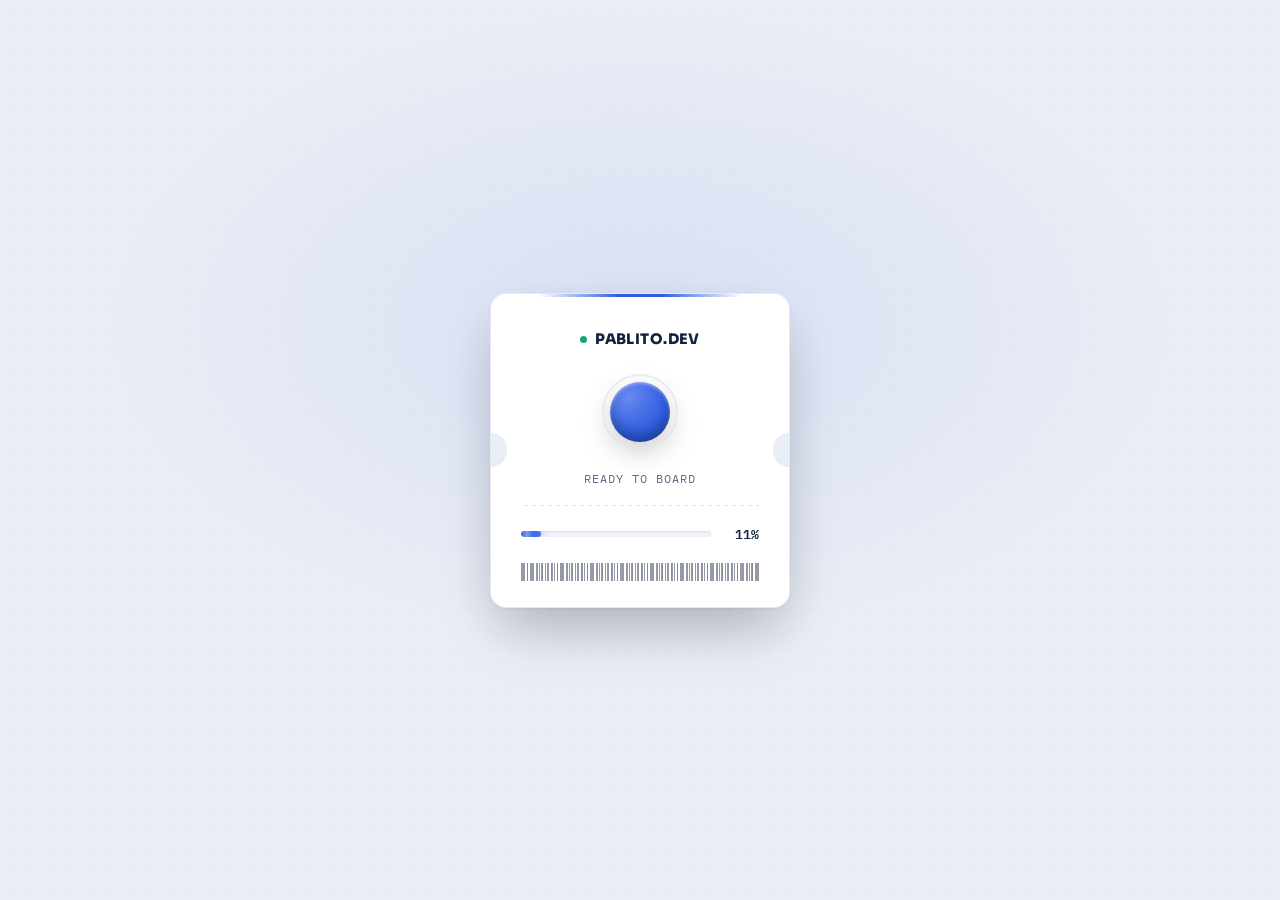
==== commit 668aab47: "Update view counter display in index.html Replaced loading views indicator with view chip displaying" ====
--- a/index.html
+++ b/index.html
@@ -156,9 +156,13 @@
           <div class="num">TICKET #0001</div>
           <h2>Top</h2>
         </div>
-        <div style="display:flex; gap:10px; align-items:center;">
-          <span class="stamp open" id="view-counter">
-            <span class="dot"></span>Loading views…
+        <div class="stub-head-badges">
+          <span class="view-chip" id="view-counter" title="Total page views">
+            <svg class="view-chip-icon" viewBox="0 0 24 24" fill="none" stroke="currentColor" stroke-width="2" stroke-linecap="round" stroke-linejoin="round">
+              <path d="M1 12s4-8 11-8 11 8 11 8-4 8-11 8-11-8-11-8Z"/>
+              <circle cx="12" cy="12" r="3"/>
+            </svg>
+            <span class="view-chip-count">···</span>
           </span>
           <span class="stamp open"><span class="dot"></span>OPEN TO WORK</span>
         </div>
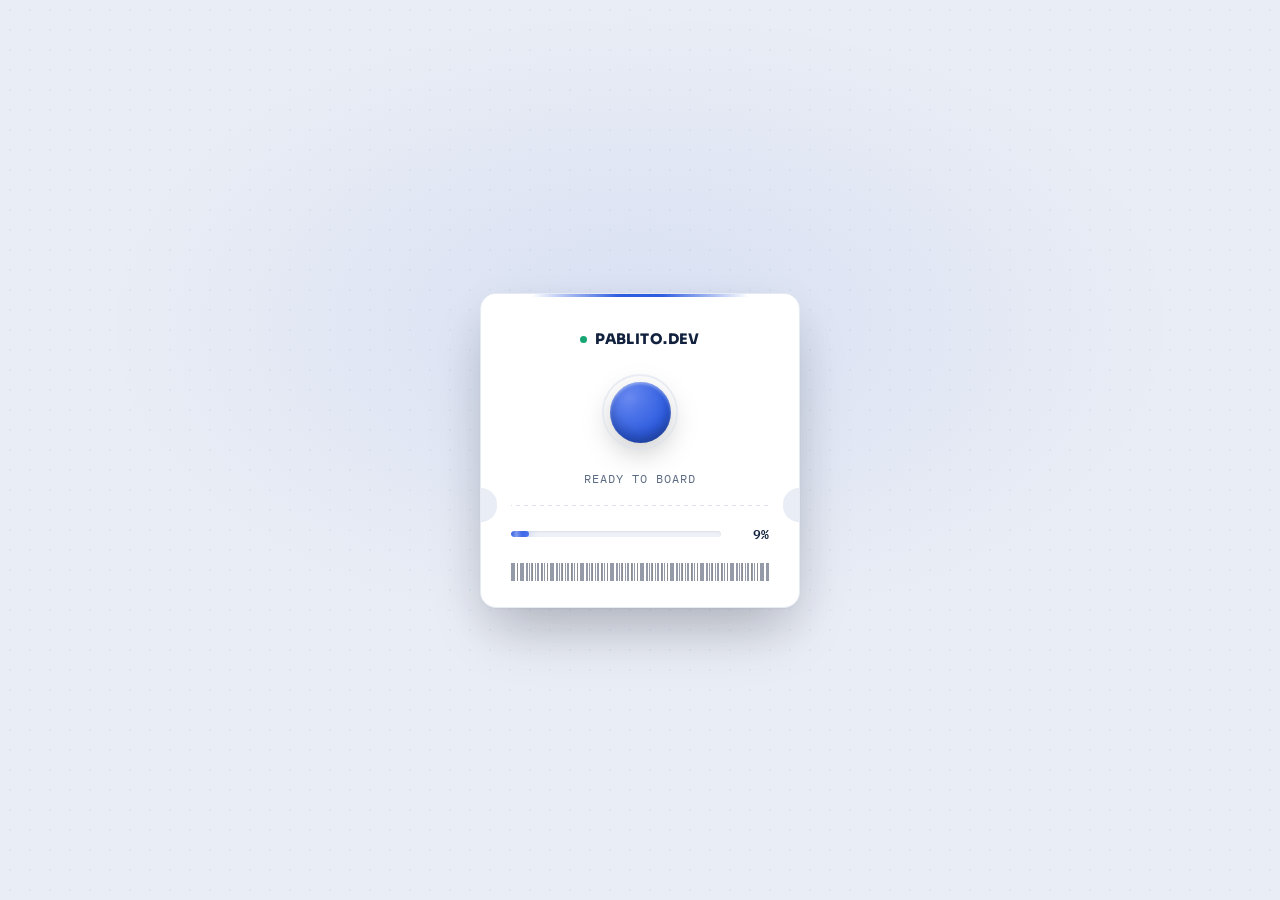
==== commit 826e24ef: "Update index.html" ====
--- a/index.html
+++ b/index.html
@@ -158,12 +158,17 @@
         </div>
         <div class="stub-head-badges">
           <span class="view-chip" id="view-counter" title="Total page views">
-            <svg class="view-chip-icon" viewBox="0 0 24 24" fill="none" stroke="currentColor" stroke-width="2" stroke-linecap="round" stroke-linejoin="round">
-              <path d="M1 12s4-8 11-8 11 8 11 8-4 8-11 8-11-8-11-8Z"/>
-              <circle cx="12" cy="12" r="3"/>
+            <svg class="view-chip-icon" viewBox="0 0 24 24" fill="none" stroke="currentColor" stroke-width="2.5" stroke-linecap="round" stroke-linejoin="round">
+              <path d="M3 17l6-6 4 4 8-8"/>
+              <path d="M15 6h6v6"/>
             </svg>
             <span class="view-chip-count">···</span>
+            <span class="view-chip-label">views</span>
           </span>
+          <div class="view-chip-sub">
+            <span class="view-chip-since" id="view-since">Since —</span>
+            <span class="view-chip-delta" id="view-delta">···</span>
+          </div>
           <span class="stamp open"><span class="dot"></span>OPEN TO WORK</span>
         </div>
       </div>
@@ -175,9 +180,45 @@
             <p class="lede">BS Computer Engineering graduate from the University of Bohol, building
             web applications and IoT-driven systems and just as comfortable on the
             support side, helping people actually use the tech that gets built.</p>
-            <div class="cta-row">
+            <div class="cta-row" style="align-items: center;">
               <button class="btn primary" onclick="showTab('contact')">Get in touch</button>
               <button class="btn ghost" onclick="showTab('projects')">View projects</button>
+            
+              <!-- Social Icons with Hover Animation -->
+              <a href="mailto:your.email@example.com" class="social-btn" title="Email">
+                <svg viewBox="0 0 24 24" fill="none" stroke="currentColor" stroke-width="2" stroke-linecap="round" stroke-linejoin="round">
+                  <path d="M4 4h16c1.1 0 2 .9 2 2v12c0 1.1-.9 2-2 2H4c-1.1 0-2-.9-2-2V6c0-1.1.9-2 2-2z"></path>
+                  <polyline points="22,6 12,13 2,6"></polyline>
+                </svg>
+              </a>
+            
+              <a href="https://github.com/yourusername" class="social-btn" target="_blank" rel="noopener noreferrer" title="GitHub">
+                <svg viewBox="0 0 24 24" fill="none" stroke="currentColor" stroke-width="2" stroke-linecap="round" stroke-linejoin="round">
+                  <path d="M9 19c-5 1.5-5-2.5-7-3m14 6v-3.87a3.37 3.37 0 0 0-.94-2.61c3.14-.35 6.44-1.54 6.44-7A5.44 5.44 0 0 0 20 4.77 5.07 5.07 0 0 0 19.91 1S18.73.65 16 2.48a13.38 13.38 0 0 0-7 0C6.27.65 5.09 1 5.09 1A5.07 5.07 0 0 0 5 4.77a5.44 5.44 0 0 0-1.5 3.78c0 5.42 3.3 6.61 6.44 7A3.37 3.37 0 0 0 9 18.13V22"></path>
+                </svg>
+              </a>
+            
+              <a href="https://facebook.com/yourusername" class="social-btn" target="_blank" rel="noopener noreferrer" title="Facebook">
+                <svg viewBox="0 0 24 24" fill="none" stroke="currentColor" stroke-width="2" stroke-linecap="round" stroke-linejoin="round">
+                  <path d="M18 2h-3a5 5 0 0 0-5 5v3H7v4h3v8h4v-8h3.81l.39-4h-4V7a1 1 0 0 1 1-1h3z"></path>
+                </svg>
+              </a>
+            
+              <a href="https://instagram.com/yourusername" class="social-btn" target="_blank" rel="noopener noreferrer" title="Instagram">
+                <svg viewBox="0 0 24 24" fill="none" stroke="currentColor" stroke-width="2" stroke-linecap="round" stroke-linejoin="round">
+                  <rect x="2" y="2" width="20" height="20" rx="5" ry="5"></rect>
+                  <path d="M16 11.37A4 4 0 1 1 12.63 8 4 4 0 0 1 16 11.37z"></path>
+                  <line x1="17.5" y1="6.5" x2="17.51" y2="6.5"></line>
+                </svg>
+              </a>
+            
+              <a href="https://linkedin.com/in/yourusername" class="social-btn" target="_blank" rel="noopener noreferrer" title="LinkedIn">
+                <svg viewBox="0 0 24 24" fill="none" stroke="currentColor" stroke-width="2" stroke-linecap="round" stroke-linejoin="round">
+                  <path d="M16 8a6 6 0 0 1 6 6v7h-4v-7a2 2 0 0 0-2-2 2 2 0 0 0-2 2v7h-4v-7a6 6 0 0 1 6-6z"></path>
+                  <rect x="2" y="9" width="4" height="12"></rect>
+                  <circle cx="4" cy="4" r="2"></circle>
+                </svg>
+              </a>
             </div>
           </div>
           <div class="hero-photo-wrap" id="hero-photo-trigger" role="button" tabindex="0" aria-label="View larger photo">
--- a/Assets/css/style.css
+++ b/Assets/css/style.css
@@ -34,6 +34,27 @@
     color-scheme:dark;
   }
   *{box-sizing:border-box;}
+
+  /* SAFETY NET: prevents ANY element anywhere on the page from ever
+     creating a horizontal scrollbar.
+
+     IMPORTANT: this must live on <html> ONLY, not on <body> as well.
+     Setting overflow-x:hidden on BOTH html and body forces the UA to
+     auto-convert body's overflow-y to `auto` (you can't mix `hidden`
+     on one axis with `visible` on the other), which turns <body> into
+     its own independent scroll container. That breaks every
+     position:sticky element inside it (like .nav): sticky sticks to
+     the nearest scrollable ancestor, so it locks onto body's box
+     instead of tracking the real page scroll on <html>, and just
+     scrolls away instead of staying pinned. Keeping this on html only
+     avoids creating that second, competing scroll container. */
+  html{
+    overflow-x:hidden;
+  }
+  body{
+    max-width:100%;
+  }
+
   body{
     margin:0;
     background:var(--bg);
@@ -54,6 +75,7 @@
     display:grid;
     grid-template-columns:236px 1fr;
     min-height:100vh;
+    max-width:100%;
   }
   @media (max-width:860px){ .app{grid-template-columns:1fr;} }
 
@@ -68,8 +90,12 @@
   .stage{
     padding:44px 28px 90px;
     display:flex;justify-content:center;
+    max-width:100%;
   }
   @media (max-width:860px){ .stage{padding:26px 14px 70px;} }
+  @media (min-width:1600px){
+    .stage{padding:60px 28px 110px;}
+  }
 
   .ticket{
     width:100%;max-width:860px;
@@ -78,54 +104,295 @@
     box-shadow:var(--shadow);
     position:relative;
     display:none;
+    overflow-x:hidden;
     transition:background .25s ease, box-shadow .25s ease;
+  }
+  @media (min-width:1600px){
+    .ticket{max-width:920px;}
   }
   .ticket.active{display:block;animation:rise .38s cubic-bezier(.2,.7,.3,1) both;}
   @keyframes rise{from{opacity:0;transform:translateY(12px);}to{opacity:1;transform:translateY(0);}}
 
-  /* die-cut stub notches — subtle half-circle "bite" flush with the ticket edge
-     (previously a full circle centered on the edge and bulging outside the card) */
-  .ticket::before,.ticket::after{
+  /* ---------- STUB HEAD ----------
+     RIGHT-SIDE PLACEMENT: title ("TICKET #0001" / "Top") sits on the
+     LEFT, and the badges group (pill + stamp + subtitle) sits on the
+     RIGHT, side by side, at every screen size.
+
+     NOTCH ALIGNMENT: the die-cut "bite" notches are pseudo-elements of
+     .stub-head itself (position:relative), positioned with
+     `bottom:-20px` — i.e. exactly half their own 40px height below
+     stub-head's OWN bottom edge, which is precisely where the dashed
+     border-bottom sits. This means the notch is always perfectly
+     centered on the dashed line no matter how tall or short the header
+     ends up being — no fixed pixel guess. (Verified against a real
+     render: this vertical centering is correct as-is.)
+
+     Horizontally, the 20px-wide notch is anchored flush at
+     `left:0` / `right:0` — i.e. its flat (non-rounded) side sits
+     EXACTLY on stub-head's own left/right edge, which lines up with
+     the ticket's outer edge, with the rounded bulge curving inward
+     into the card. (Previously this used a negative value intended to
+     have the notch straddle the edge half-in/half-out — but that left
+     a visible gap of white card between the true edge and the visible
+     part of the notch, i.e. it still read as a disconnected floating
+     circle. Anchoring flush at 0 removes any ambiguity: the notch's
+     edge touches the card's edge with zero gap, guaranteed.) */
+  /* ---------- STUB HEAD ----------
+     RIGHT-SIDE PLACEMENT: title ("TICKET #0001" / "Top") sits on the
+     LEFT, and the badges group (pill + stamp + subtitle) sits on the
+     RIGHT, side by side, at every screen size.
+
+     NOTCH ALIGNMENT: the die-cut "bite" notches are pseudo-elements of
+     .stub-head itself (position:relative), positioned with
+     `bottom:-20px` — i.e. exactly half their own 40px height below
+     stub-head's OWN bottom edge, which is precisely where the dashed
+     border-bottom sits. This is verified correct: the notch stays
+     perfectly centered on the dashed line no matter how tall or short
+     the header ends up being.
+
+     Horizontally, `left`/`right` on an absolutely positioned
+     pseudo-element are measured from stub-head's PADDING edge, not
+     its outer/visual edge — and stub-head has 30px of left/right
+     padding (--stub-pad-x below). Left at `0` therefore lands the
+     notch 30px inside the card's true edge, which is exactly the
+     "detached floating circle" gap seen in testing. Offsetting by
+     `-1 * --stub-pad-x` cancels that padding out, so the notch's flat
+     side actually touches the card's visual edge with zero gap,
+     regardless of how much padding stub-head has. --stub-pad-x is
+     shared with the padding declaration below so the two can never
+     drift out of sync again. */
+  .stub-head{
+    --stub-pad-x:30px;
+    display:flex;flex-direction:row;justify-content:space-between;align-items:flex-start;
+    flex-wrap:wrap;
+    gap:14px;
+    padding:24px var(--stub-pad-x) 18px;
+    border-bottom:2px dashed var(--line);
+    position:relative;
+  }
+  @media (max-width:640px){ .stub-head{--stub-pad-x:18px;padding:18px var(--stub-pad-x) 14px;gap:10px;} }
+  @media (max-width:360px){ .stub-head{--stub-pad-x:14px;padding:16px var(--stub-pad-x) 12px;} }
+  .stub-head .num{font-family:'IBM Plex Mono',monospace;color:var(--muted);font-size:11.5px;}
+  .stub-head h2{font-size:clamp(20px,3.6vw,28px);margin-top:5px;}
+
+  /* die-cut stub notches — subtle half-circle "bite" that always sits
+     centered on the dashed line, regardless of header height */
+  .stub-head::before,.stub-head::after{
     content:"";position:absolute;
     width:20px;height:40px;
     background:var(--bg);
-    top:105px;
+    bottom:-20px; /* half of the 40px height — centers it exactly on the border-bottom line */
     transition:background .25s ease;
-}
-.ticket::before{
-    left:0;
+    z-index:1;
+  }
+  .stub-head::before{
+    left:calc(-1 * var(--stub-pad-x)); /* cancels stub-head's own padding so this lands flush on the card's true edge */
     border-radius:0 20px 20px 0;
-}
-.ticket::after{
-    right:0;
+  }
+  .stub-head::after{
+    right:calc(-1 * var(--stub-pad-x)); /* cancels stub-head's own padding so this lands flush on the card's true edge */
     border-radius:20px 0 0 20px;
-}
-  @media (max-width:860px){ .ticket::before,.ticket::after{display:none;} }
-
-  .stub-head{
-    display:flex;justify-content:space-between;align-items:flex-start;gap:16px;
-    padding:28px 34px 20px;
-    border-bottom:2px dashed var(--line);
-  }
-  @media (max-width:640px){ .stub-head{padding:22px 20px 16px;flex-direction:column;gap:12px;} }
-  .stub-head .num{font-family:'IBM Plex Mono',monospace;color:var(--muted);font-size:12px;}
-  .stub-head h2{font-size:clamp(22px,4vw,30px);margin-top:6px;}
+  }
+
+
   .stamp{
-    font-family:'IBM Plex Mono',monospace;font-size:11px;font-weight:600;
-    border:2px solid currentColor;border-radius:8px;
-    padding:6px 12px;transform:rotate(-6deg);
-    display:inline-flex;align-items:center;gap:6px;flex-shrink:0;
-    letter-spacing:.06em;
+    font-family:'IBM Plex Mono',monospace;font-size:10px;font-weight:600;
+    border:2px solid currentColor;border-radius:7px;
+    padding:8px 12px;
+    display:inline-flex;align-items:center;gap:5px;
+    letter-spacing:.05em;
+    flex-shrink:0;
+    white-space:nowrap;
+    order:2;
   }
   .stamp.open{color:var(--ok);}
   .stamp.progress{color:var(--warn);}
-  .stamp .dot{width:6px;height:6px;border-radius:50%;background:currentColor;}
+  .stamp .dot{width:5px;height:5px;border-radius:50%;background:currentColor;flex-shrink:0;}
+  @media (max-width:640px){
+    .stamp{font-size:9.5px;padding:7px 11px;gap:4px;}
+  }
+  @media (max-width:440px){
+    .stamp{font-size:9px;padding:6px 10px;gap:4px;}
+  }
+  @media (max-width:360px){
+    .stamp{font-size:8px;padding:5px 9px;gap:3px;}
+  }
+
+  /* ---------- View counter chip ---------- */
+  .stub-head-badges{
+    display:flex;align-items:center;flex-wrap:wrap;
+    justify-content:flex-end;
+    gap:10px;
+    row-gap:8px;
+    margin-left:auto;
+    max-width:100%;
+  }
+  @media (max-width:640px){
+    .stub-head-badges{
+        width:100%;
+        margin-left:0;
+        justify-content:flex-end;
+        gap:8px;row-gap:7px;
+    }
+  }
+  @media (max-width:360px){
+    .stub-head-badges{gap:6px;row-gap:6px;}
+  }
+
+  .view-chip{
+    position:relative;
+    display:inline-flex;align-items:center;gap:7px;
+    padding:8px 16px;
+    border-radius:999px;
+    background:linear-gradient(135deg, var(--accent-soft), var(--surface));
+    color:var(--ink);
+    font-family:'Sora',sans-serif;
+    white-space:nowrap;
+    isolation:isolate;
+    cursor:pointer;
+    flex-shrink:0;
+    max-width:100%;
+    order:1;
+    transition:transform .18s ease, box-shadow .18s ease;
+  }
+
+  /* glowing gradient ring around the pill, echoing the teal->blue border in the reference image */
+  .view-chip::before{
+    content:"";
+    position:absolute;inset:-1.5px;
+    border-radius:999px;
+    padding:1.5px;
+    background:linear-gradient(120deg, #4FD6C4, var(--accent) 60%, #7C8CF0);
+    -webkit-mask:
+      linear-gradient(#fff 0 0) content-box,
+      linear-gradient(#fff 0 0);
+    -webkit-mask-composite:xor;
+    mask-composite:exclude;
+    z-index:-1;
+    opacity:.85;
+  }
+
+  /* soft ambient glow behind the pill */
+  .view-chip::after{
+    content:"";
+    position:absolute;inset:-8px;
+    border-radius:999px;
+    background:radial-gradient(60% 60% at 50% 50%, rgba(79,214,196,.24), transparent 70%);
+    z-index:-2;
+    filter:blur(5px);
+  }
+
+  .view-chip:hover{
+    transform:translateY(-1px);
+    box-shadow:0 8px 20px rgba(47,93,224,.16);
+  }
+
+  .view-chip-icon{
+    width:16px;height:16px;flex-shrink:0;
+    color:var(--muted);
+  }
+
+  .view-chip-count{
+    font-size:clamp(14px,2.6vw,17px);
+    font-weight:800;
+    letter-spacing:-.01em;
+    color:var(--ink);
+    line-height:1;
+    white-space:nowrap;
+  }
+
+  .view-chip-label{
+    font-size:clamp(14px,2.6vw,17px);
+    font-weight:800;
+    color:var(--ink);
+    line-height:1;
+    flex-shrink:0;
+  }
+
+  html[data-theme="dark"] .view-chip{
+    background:linear-gradient(135deg, var(--accent-soft), var(--surface-2));
+  }
+
+  @media (max-width:640px){
+    .view-chip{padding:7px 14px;gap:6px;}
+    .view-chip-icon{width:14px;height:14px;}
+  }
+  @media (max-width:440px){
+    .view-chip{padding:6px 13px;gap:5px;}
+    .view-chip-icon{width:13px;height:13px;}
+    .view-chip-count,.view-chip-label{font-size:13px;}
+  }
+  @media (max-width:360px){
+    .view-chip{padding:5px 10px;gap:4px;}
+    .view-chip-count,.view-chip-label{font-size:11.5px;}
+    .view-chip-icon{width:11px;height:11px;}
+  }
+  @media (min-width:1600px){
+    .view-chip{padding:9px 18px;}
+    .view-chip-icon{width:17px;height:17px;}
+    .view-chip-count,.view-chip-label{font-size:18px;}
+  }
+
+  /* subtitle group: "Since HH:MM Today" + "% vs Yesterday"/"New today" */
+  .view-chip-sub{
+    display:flex;align-items:center;flex-wrap:wrap;
+    justify-content:flex-end;
+    gap:6px;
+    order:3;
+    flex:1 1 100%;
+    min-width:0;
+  }
+
+  .view-chip-since{
+    font-family:'IBM Plex Mono',monospace;
+    font-size:10px;
+    color:var(--muted);
+    white-space:nowrap;
+    overflow:hidden;text-overflow:ellipsis;
+  }
+
+  .view-chip-delta{
+    display:inline-flex;align-items:center;
+    font-family:'Inter',sans-serif;
+    font-size:10px;font-weight:600;
+    padding:2px 8px;
+    border-radius:999px;
+    background:var(--ok-soft);
+    color:var(--ok);
+    white-space:nowrap;
+    flex-shrink:0;
+  }
+  .view-chip-delta.negative{
+    background:var(--warn-soft);
+    color:var(--warn);
+  }
+  .view-chip-delta.neutral{
+    background:var(--surface-2);
+    color:var(--muted);
+  }
+
+  @media (max-width:640px){
+    .view-chip-sub{gap:5px;}
+    .view-chip-since{font-size:9.5px;}
+    .view-chip-delta{font-size:9.5px;padding:2px 7px;}
+  }
+  @media (max-width:440px){
+    .view-chip-since{font-size:9px;}
+    .view-chip-delta{font-size:9px;padding:2px 6px;}
+  }
+  @media (max-width:360px){
+    .view-chip-since{font-size:8px;}
+    .view-chip-delta{font-size:8px;padding:2px 6px;}
+  }
+  @media (min-width:1600px){
+    .view-chip-since,.view-chip-delta{font-size:11px;}
+  }
 
   .stub-body{padding:30px 34px 40px;}
   @media (max-width:640px){ .stub-body{padding:22px 20px 30px;} }
 
   /* ---------- content bits ---------- */
-  .hero-flex{display:flex;gap:40px;align-items:center;justify-content:space-between;flex-wrap:wrap;}
+  .hero-flex{display:flex;gap:40px;align-items:center;justify-content:space-between;flex-wrap:wrap;max-width:100%;}
   .hero-text{flex:1 1 340px;min-width:0;}
   .hero-photo-wrap{
     position:relative;flex:0 0 auto;cursor:pointer;
@@ -556,4 +823,4 @@
       transition-duration:.001ms !important;
       scroll-behavior:auto !important;
     }
-  }+  }
--- a/Assets/css/nav.css
+++ b/Assets/css/nav.css
@@ -13,6 +13,12 @@
    translateZ), not flat tricks. One signature moment (the brand
    mark) is genuinely playful; everything else is quieter
    supporting motion. All of it respects prefers-reduced-motion.
+
+   STICKY NOTE: this sidebar relies on position:sticky (below) to
+   stay pinned while the page scrolls. That only works correctly
+   if none of its ancestors (html, body, .app) create their own
+   competing scroll container — see the fix in style.css's
+   html/body overflow-x rule if the nav ever stops sticking again.
    ========================================================== */
 
 .nav{
@@ -403,4 +409,4 @@
   .nav-panel{transition:opacity .15s ease;transform:none;}
   .nav-toggle-checkbox:checked ~ .nav-panel{transform:none;}
   .nav-toggle .bar{transition:opacity .15s ease;}
-}+}
--- a/Assets/css/loading.css
+++ b/Assets/css/loading.css
@@ -12,9 +12,27 @@
    screen readers. See the matching loading.js for markup + copy.
 
    This pass:
+   - NOTCH FIX: the die-cut notches were pinned to top:50% of the *entire*
+     .pl-ticket card, not to the dashed .pl-divider line, so they only
+     looked centered on the line by coincidence (whenever the content
+     above/below happened to balance out evenly). They're now attached
+     directly to .pl-divider and measured against its own 1px box, so
+     they sit exactly on the dashed line regardless of how tall anything
+     above or below it is. A shared --pl-pad-x custom property keeps the
+     notch's outward offset in sync with the ticket's own padding, since
+     .pl-divider sits inside that padding while the notch needs to reach
+     the card's actual outer edge.
+   - FULLY RESPONSIVE: every size that used to be a fixed px value (card
+     width, padding, token size, notch size, type sizes) now scales with
+     clamp() between a small-phone floor and a desktop ceiling, so the
+     ticket reads correctly from ~320px phones up through large desktop
+     monitors without any single fixed breakpoint doing all the work.
+     A couple of extra breakpoints handle the very smallest phones and
+     larger tablet/desktop canvases where clamp() alone isn't quite
+     enough (e.g. keeping the notch from clipping the card's corner
+     radius at the smallest sizes).
    - aligns border-radius/shadow with the real var(--radius)/var(--shadow)
-     tokens, and switches the notches to the flush "bite" style your
-     .ticket component actually uses now (not the old bulging circles)
+     tokens
    - swaps a few fixed navy shadows for neutral black ones, since your
      --shadow token itself goes pure black in dark mode
    - REMOVED the old .app{opacity:0}/page-reveal trick: it was hiding the
@@ -53,6 +71,11 @@
   display:flex;
   align-items:center;
   justify-content:center;
+  /* small side gutter so the card never touches the viewport edge on
+     narrow phones, and never looks like it's floating loose on very
+     wide desktop canvases */
+  padding:16px;
+  box-sizing:border-box;
   perspective:1400px;
   background:
     radial-gradient(60% 50% at 50% 36%, color-mix(in srgb, var(--accent, #2F5DE0) 9%, transparent), transparent 70%),
@@ -74,10 +97,20 @@
 }
 
 /* the ticket stub — dispensed from a slot above, tilting flat in 3D as it
-   lands (transform-origin sits at the top edge, like a hinge at the slot) */
+   lands (transform-origin sits at the top edge, like a hinge at the slot).
+
+   Sizing tokens below scale fluidly with clamp(): a fixed floor so text
+   and the token never get too cramped on the smallest phones, a vw-based
+   middle so it feels proportional across tablets, and a fixed ceiling so
+   the card doesn't sprawl on large desktop monitors. */
 .pl-ticket{
-  position:relative;
-  width:min(300px, 84vw);
+  --pl-pad-x: clamp(20px, 6vw, 30px);
+  --pl-pad-top: clamp(24px, 7vw, 34px);
+  --pl-pad-bottom: clamp(18px, 5vw, 26px);
+
+  position:relative;
+  width:clamp(240px, 84vw, 300px);
+  max-width:100%;
   transform-style:preserve-3d;
   transform-origin:top center;
   will-change:transform, opacity;
@@ -87,7 +120,7 @@
   border:1px solid color-mix(in srgb, var(--line, #DCE2ED) 70%, transparent);
   border-radius:var(--radius, 16px);
   box-shadow:var(--shadow, 0 1px 2px rgba(18,33,61,.04), 0 20px 48px rgba(18,33,61,.09)), 0 30px 60px -16px rgba(0,0,0,.22);
-  padding:34px 30px 26px;
+  padding:var(--pl-pad-top) var(--pl-pad-x) var(--pl-pad-bottom);
   text-align:center;
   animation:pl-dispense .7s cubic-bezier(.22,.75,.28,1) both;
 }
@@ -107,27 +140,6 @@
   animation:pl-scan .68s ease-out .12s both;
 }
 
-/* die-cut stub notches — flush "bite" cutouts matching the real .ticket
-   component in style.css (not the old bulging-circle style) */
-.pl-ticket::before,
-.pl-ticket::after{
-  content:"";
-  position:absolute;
-  width:16px;
-  height:34px;
-  top:50%;
-  transform:translateY(-50%);
-  background:var(--bg, #E9EDF5);
-}
-.pl-ticket::before{
-  left:0;
-  border-radius:0 17px 17px 0;
-}
-.pl-ticket::after{
-  right:0;
-  border-radius:17px 0 0 17px;
-}
-
 .pl-brand{
   display:flex;
   align-items:center;
@@ -135,10 +147,10 @@
   gap:8px;
   font-family:'Sora', sans-serif;
   font-weight:800;
-  font-size:14.5px;
+  font-size:clamp(12.5px, 3.4vw, 14.5px);
   letter-spacing:.03em;
   color:var(--ink, #12213D);
-  margin-bottom:22px;
+  margin-bottom:clamp(16px, 4vw, 22px);
 }
 .pl-brand .pl-dot{
   width:7px;
@@ -153,9 +165,9 @@
 
 .pl-ring-wrap{
   position:relative;
-  width:76px;
-  height:76px;
-  margin:0 auto 20px;
+  width:clamp(56px, 18vw, 76px);
+  height:clamp(56px, 18vw, 76px);
+  margin:0 auto clamp(14px, 4vw, 20px);
   perspective:320px;
   filter:drop-shadow(0 10px 12px rgba(0,0,0,.18));
 }
@@ -168,11 +180,12 @@
   border:2px solid var(--line, #DCE2ED);
   opacity:.6;
 }
-/* faint ambient glow behind the token */
+/* faint ambient glow behind the token — inset scales as a % so it stays
+   proportional as the token itself shrinks/grows */
 .pl-ring-wrap::after{
   content:"";
   position:absolute;
-  inset:14px;
+  inset:18%;
   border-radius:50%;
   background:radial-gradient(circle, color-mix(in srgb, var(--accent, #2F5DE0) 30%, transparent), transparent 72%);
   filter:blur(5px);
@@ -180,7 +193,7 @@
 
 .pl-ring{
   position:absolute;
-  inset:8px;
+  inset:10%;
   border-radius:50%;
   transform-style:preserve-3d;
   will-change:transform;
@@ -236,24 +249,54 @@
 
 .pl-status{
   font-family:'IBM Plex Mono', monospace;
-  font-size:11.5px;
+  font-size:clamp(10px, 2.6vw, 11.5px);
   letter-spacing:.09em;
   text-transform:uppercase;
   color:var(--muted, #5C6B84);
-  margin-bottom:16px;
+  margin-bottom:clamp(12px, 3.2vw, 16px);
   min-height:1.2em;
   transition:opacity .22s ease;
 }
 .pl-status.is-swapping{ opacity:0; }
 
-/* perforated stub divider — small round dots, reads like a tear line */
+/* perforated stub divider — small round dots, reads like a tear line.
+   position:relative makes this the containing block for the notches
+   below, so they measure against *this* element's own vertical center
+   instead of the whole card's. */
 .pl-divider{
+  position:relative;
   height:1px;
-  margin:0 0 18px;
+  margin:0 0 clamp(14px, 3.6vw, 18px);
   background-image:linear-gradient(90deg, var(--line, #DCE2ED) 45%, transparent 0%);
   background-position:top;
   background-size:8px 1px;
   background-repeat:repeat-x;
+}
+
+/* die-cut stub notches — attached to .pl-divider (the dashed line) instead
+   of .pl-ticket, so they're guaranteed to sit exactly on the dashed line
+   regardless of how tall the content above/below happens to be. The
+   negative left/right offsets walk back out through .pl-ticket's own
+   padding (--pl-pad-x) to reach the card's actual outer edge. Notch size
+   also scales down on small screens so it can't clip the card's corner
+   radius when the ticket itself is small. */
+.pl-divider::before,
+.pl-divider::after{
+  content:"";
+  position:absolute;
+  width:clamp(12px, 4vw, 16px);
+  height:clamp(26px, 8vw, 34px);
+  top:50%;
+  transform:translateY(-50%);
+  background:var(--bg, #E9EDF5);
+}
+.pl-divider::before{
+  left:calc(-1 * var(--pl-pad-x));
+  border-radius:0 17px 17px 0;
+}
+.pl-divider::after{
+  right:calc(-1 * var(--pl-pad-x));
+  border-radius:17px 0 0 17px;
 }
 
 .pl-progress-row{
@@ -294,7 +337,7 @@
 
 .pl-pct{
   font-family:'IBM Plex Mono', monospace;
-  font-size:12.5px;
+  font-size:clamp(11px, 2.8vw, 12.5px);
   font-weight:600;
   font-variant-numeric:tabular-nums;
   color:var(--ink, #12213D);
@@ -308,8 +351,8 @@
    each end) are what make it read as a barcode rather than static. */
 .pl-barcode{
   position:relative;
-  height:18px;
-  margin-top:18px;
+  height:clamp(14px, 4vw, 18px);
+  margin-top:clamp(14px, 3.6vw, 18px);
   opacity:.45;
   background-image:
     repeating-linear-gradient(90deg, var(--ink, #12213D) 0 1px, transparent 1px 3px),
@@ -360,6 +403,36 @@
   25%{ transform:rotateX(-6deg) translateY(2px) translateZ(0); opacity:1; }
   100%{ transform:rotateX(58deg) translateY(-14px) translateZ(-70px); opacity:0; }
 }
+
+/* ---- extra breakpoints where clamp() alone needs a small assist ---- */
+
+/* very small phones (iPhone SE / older Android, ~320–359px wide): tighten
+   the perspective a touch so the 3D dispense tilt doesn't feel exaggerated
+   on a card this narrow, and nudge the barcode margin down further so the
+   card doesn't feel taller than it needs to be on short viewports. */
+@media (max-width:359px){
+  #preloader{ perspective:1000px; }
+  .pl-barcode{ margin-top:12px; }
+}
+
+/* tablets and small laptops: let the card breathe a little more since
+   84vw would otherwise make it feel small relative to the surrounding
+   whitespace at this size; the clamp ceiling (300px) already caps it, so
+   this just tightens how quickly it approaches that ceiling. */
+@media (min-width:600px){
+  .pl-ticket{ width:min(320px, 46vw); }
+}
+
+/* large laptop / desktop: fix the card at its natural size and stop it
+   scaling with viewport width at all, since at this size vw-based sizing
+   starts to feel arbitrary rather than responsive. */
+@media (min-width:1024px){
+  .pl-ticket{ width:320px; }
+}
+
+/* also cap how large the surrounding page can push things on ultra-wide
+   monitors — #preloader is already centered via flexbox, so nothing else
+   needs to change here beyond the card's own fixed width above. */
 
 @media (prefers-reduced-motion: reduce){
   .pl-ring{ animation:none; transform:rotateX(14deg) rotateY(28deg); }
@@ -383,4 +456,4 @@
   .pl-scanline{ background:var(--accent, #2F5DE0); box-shadow:none; opacity:.7; }
   .pl-ticket.is-complete .pl-ring-wrap::after{ background:var(--ok, #17A673); opacity:.18; }
   .pl-ticket.is-complete .pl-bar{ box-shadow:none; }
-}+}
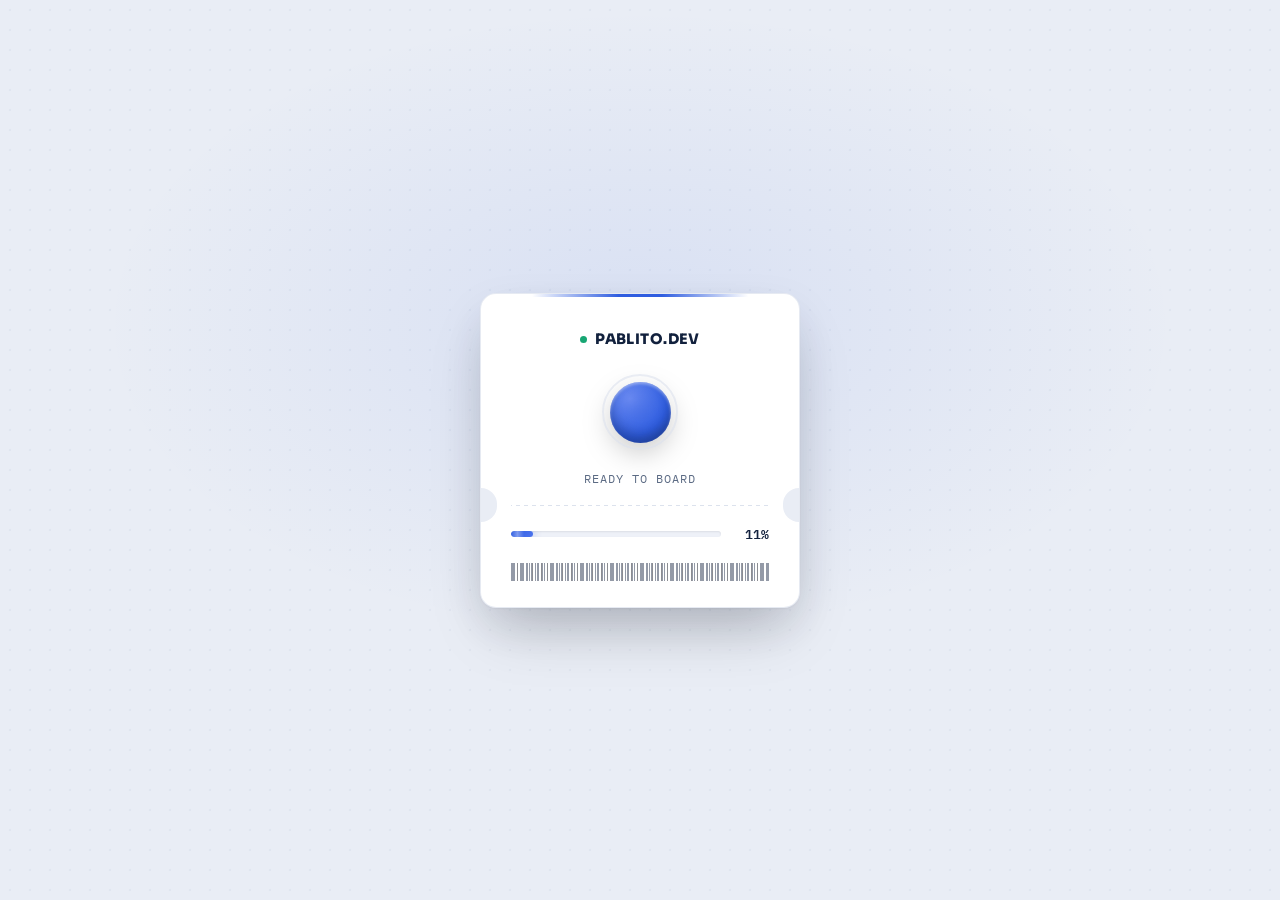
==== commit 778ee260: "Update social media links in index.html" ====
--- a/index.html
+++ b/index.html
@@ -192,19 +192,19 @@
                 </svg>
               </a>
             
-              <a href="https://github.com/yourusername" class="social-btn" target="_blank" rel="noopener noreferrer" title="GitHub">
+              <a href="https://github.com/Canoneropab2003" class="social-btn" target="_blank" rel="noopener noreferrer" title="GitHub">
                 <svg viewBox="0 0 24 24" fill="none" stroke="currentColor" stroke-width="2" stroke-linecap="round" stroke-linejoin="round">
                   <path d="M9 19c-5 1.5-5-2.5-7-3m14 6v-3.87a3.37 3.37 0 0 0-.94-2.61c3.14-.35 6.44-1.54 6.44-7A5.44 5.44 0 0 0 20 4.77 5.07 5.07 0 0 0 19.91 1S18.73.65 16 2.48a13.38 13.38 0 0 0-7 0C6.27.65 5.09 1 5.09 1A5.07 5.07 0 0 0 5 4.77a5.44 5.44 0 0 0-1.5 3.78c0 5.42 3.3 6.61 6.44 7A3.37 3.37 0 0 0 9 18.13V22"></path>
                 </svg>
               </a>
             
-              <a href="https://facebook.com/yourusername" class="social-btn" target="_blank" rel="noopener noreferrer" title="Facebook">
+              <a href="https://www.facebook.com/pablito.canonero" class="social-btn" target="_blank" rel="noopener noreferrer" title="Facebook">
                 <svg viewBox="0 0 24 24" fill="none" stroke="currentColor" stroke-width="2" stroke-linecap="round" stroke-linejoin="round">
                   <path d="M18 2h-3a5 5 0 0 0-5 5v3H7v4h3v8h4v-8h3.81l.39-4h-4V7a1 1 0 0 1 1-1h3z"></path>
                 </svg>
               </a>
             
-              <a href="https://instagram.com/yourusername" class="social-btn" target="_blank" rel="noopener noreferrer" title="Instagram">
+              <a href="https://www.instagram.com/pablitod.canonero" class="social-btn" target="_blank" rel="noopener noreferrer" title="Instagram">
                 <svg viewBox="0 0 24 24" fill="none" stroke="currentColor" stroke-width="2" stroke-linecap="round" stroke-linejoin="round">
                   <rect x="2" y="2" width="20" height="20" rx="5" ry="5"></rect>
                   <path d="M16 11.37A4 4 0 1 1 12.63 8 4 4 0 0 1 16 11.37z"></path>
@@ -212,7 +212,7 @@
                 </svg>
               </a>
             
-              <a href="https://linkedin.com/in/yourusername" class="social-btn" target="_blank" rel="noopener noreferrer" title="LinkedIn">
+              <a href="https://www.linkedin.com/in/ca%C3%B1onero-undefined-02b2253aa" class="social-btn" target="_blank" rel="noopener noreferrer" title="LinkedIn">
                 <svg viewBox="0 0 24 24" fill="none" stroke="currentColor" stroke-width="2" stroke-linecap="round" stroke-linejoin="round">
                   <path d="M16 8a6 6 0 0 1 6 6v7h-4v-7a2 2 0 0 0-2-2 2 2 0 0 0-2 2v7h-4v-7a6 6 0 0 1 6-6z"></path>
                   <rect x="2" y="9" width="4" height="12"></rect>
